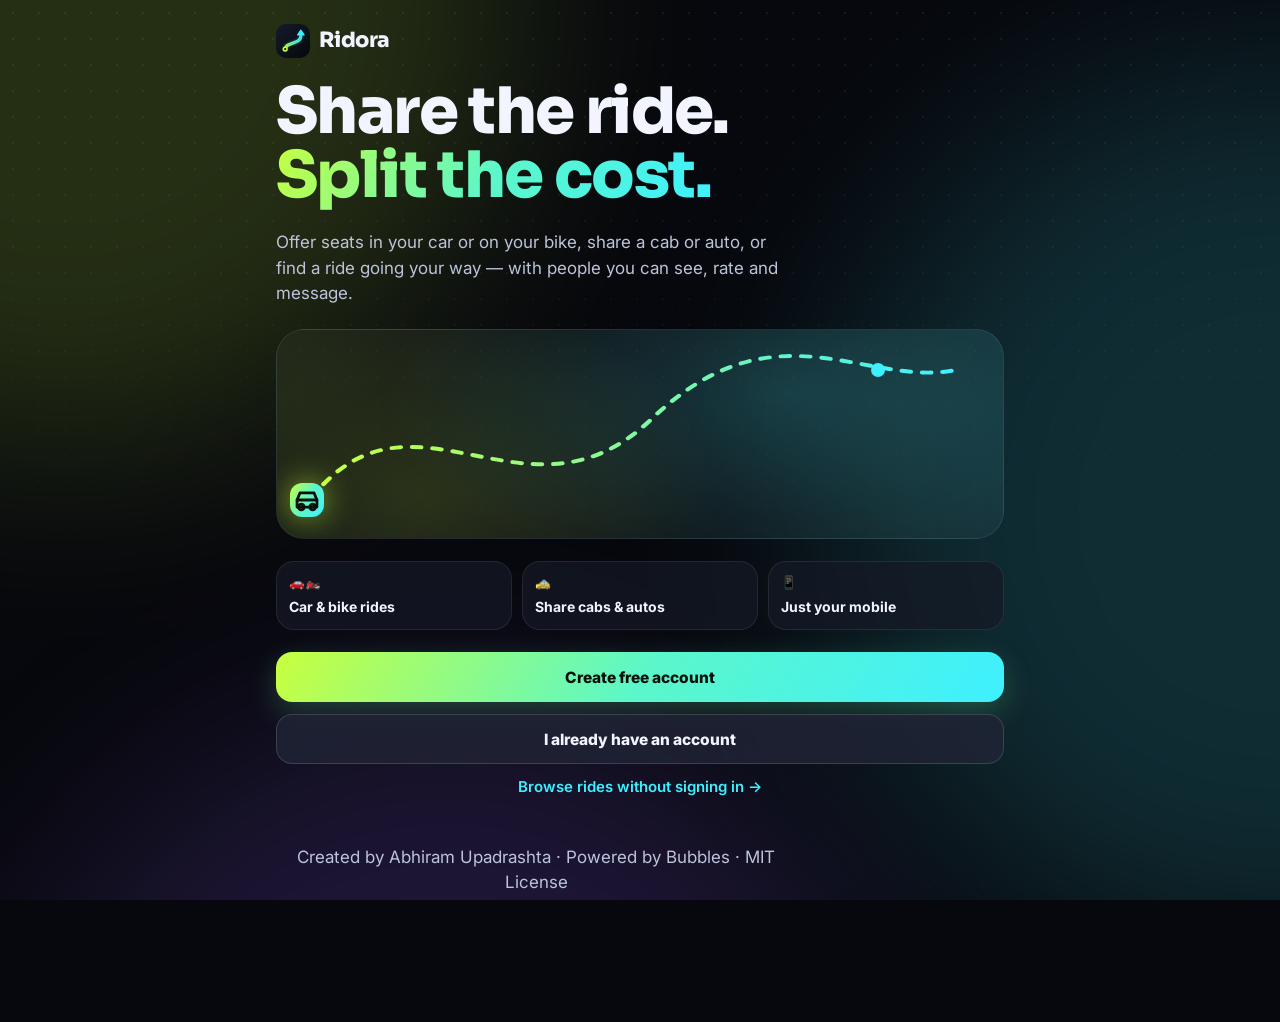
==== app/index.html @ 44fff2d4 "Publish Ridora (src 8459e1f)" ====
<!doctype html>
<html lang="en">
<head>
<meta charset="utf-8">
<meta name="viewport" content="width=device-width,initial-scale=1,viewport-fit=cover,maximum-scale=1">
<title>Ridora — share the ride</title>
<meta name="description" content="Offer or find rides by car or bike, share a cab or auto, split the cost. Sign up with just your mobile number. Free, by Abhiram Upadrashta. Powered by Bubbles.">
<meta name="theme-color" content="#07080d">
<link rel="manifest" href="manifest.webmanifest">
<link rel="icon" href="../img/ridora.svg"><link rel="apple-touch-icon" href="../img/ridora-180.png">
<meta name="apple-mobile-web-app-capable" content="yes"><meta name="apple-mobile-web-app-status-bar-style" content="black-translucent">
<link rel="preconnect" href="https://fonts.googleapis.com"><link rel="preconnect" href="https://fonts.gstatic.com" crossorigin>
<link href="https://fonts.googleapis.com/css2?family=Inter:wght@400;500;600;700;800&family=Sora:wght@500;600;700;800&display=swap" rel="stylesheet">
<link rel="stylesheet" href="app.css?v=8459e1f">
</head>
<body>
<div class="bg" aria-hidden="true"><i></i><i></i><i></i></div>
<div id="view" class="view"></div>
<nav class="tabbar hidden" id="tabbar">
  <a href="#home" data-tab="home"><svg class="i" viewBox="0 0 24 24"><circle cx="11" cy="11" r="7"/><path d="m20 20-3.5-3.5"/></svg><span>Search</span></a>
  <a href="#trips" data-tab="trips"><svg class="i" viewBox="0 0 24 24"><circle cx="6" cy="19" r="2"/><circle cx="18" cy="5" r="2"/><path d="M8 19h7a3 3 0 0 0 0-6H9a3 3 0 0 1 0-6h7"/></svg><span>My rides</span></a>
  <a href="#offer" data-tab="offer" class="pub"><b><svg class="i" viewBox="0 0 24 24"><path d="M12 5v14M5 12h14"/></svg></b><span>Publish</span></a>
  <a href="#inbox" data-tab="inbox"><svg class="i" viewBox="0 0 24 24"><path d="M4 5h16v11H9l-5 4z"/></svg><span>Inbox</span><em id="badge" class="hidden"></em></a>
  <a href="#me" data-tab="me"><svg class="i" viewBox="0 0 24 24"><circle cx="12" cy="8" r="4"/><path d="M4 21c1.5-4 4.5-6 8-6s6.5 2 8 6"/></svg><span>Profile</span></a>
</nav>
<div class="toast" id="toast" role="status"></div>
<script type="module" src="app.js?v=8459e1f"></script>
</body>
</html>
---- app/app.css ----
.leaflet-pane,.leaflet-tile,.leaflet-marker-icon,.leaflet-marker-shadow,.leaflet-tile-container,.leaflet-pane>svg,.leaflet-pane>canvas,.leaflet-zoom-box,.leaflet-image-layer,.leaflet-layer{position:absolute;left:0;top:0}.leaflet-container{overflow:hidden}.leaflet-tile,.leaflet-marker-icon,.leaflet-marker-shadow{-webkit-user-select:none;-moz-user-select:none;user-select:none;-webkit-user-drag:none}.leaflet-tile::selection{background:transparent}.leaflet-safari .leaflet-tile{image-rendering:-webkit-optimize-contrast}.leaflet-safari .leaflet-tile-container{width:1600px;height:1600px;-webkit-transform-origin:0 0}.leaflet-marker-icon,.leaflet-marker-shadow{display:block}.leaflet-container .leaflet-overlay-pane svg{max-width:none!important;max-height:none!important}.leaflet-container .leaflet-marker-pane img,.leaflet-container .leaflet-shadow-pane img,.leaflet-container .leaflet-tile-pane img,.leaflet-container img.leaflet-image-layer,.leaflet-container .leaflet-tile{max-width:none!important;max-height:none!important;width:auto;padding:0}.leaflet-container img.leaflet-tile{mix-blend-mode:plus-lighter}.leaflet-container.leaflet-touch-zoom{-ms-touch-action:pan-x pan-y;touch-action:pan-x pan-y}.leaflet-container.leaflet-touch-drag{-ms-touch-action:pinch-zoom;touch-action:none;touch-action:pinch-zoom}.leaflet-container.leaflet-touch-drag.leaflet-touch-zoom{-ms-touch-action:none;touch-action:none}.leaflet-container{-webkit-tap-highlight-color:transparent}.leaflet-container a{-webkit-tap-highlight-color:rgba(51,181,229,.4)}.leaflet-tile{filter:inherit;visibility:hidden}.leaflet-tile-loaded{visibility:inherit}.leaflet-zoom-box{width:0;height:0;-moz-box-sizing:border-box;box-sizing:border-box;z-index:800}.leaflet-overlay-pane svg{-moz-user-select:none}.leaflet-pane{z-index:400}.leaflet-tile-pane{z-index:200}.leaflet-overlay-pane{z-index:400}.leaflet-shadow-pane{z-index:500}.leaflet-marker-pane{z-index:600}.leaflet-tooltip-pane{z-index:650}.leaflet-popup-pane{z-index:700}.leaflet-map-pane canvas{z-index:100}.leaflet-map-pane svg{z-index:200}.leaflet-vml-shape{width:1px;height:1px}.lvml{behavior:url(#default#VML);display:inline-block;position:absolute}.leaflet-control{position:relative;z-index:800;pointer-events:visiblePainted;pointer-events:auto}.leaflet-top,.leaflet-bottom{position:absolute;z-index:1000;pointer-events:none}.leaflet-top{top:0}.leaflet-right{right:0}.leaflet-bottom{bottom:0}.leaflet-left{left:0}.leaflet-control{float:left;clear:both}.leaflet-right .leaflet-control{float:right}.leaflet-top .leaflet-control{margin-top:10px}.leaflet-bottom .leaflet-control{margin-bottom:10px}.leaflet-left .leaflet-control{margin-left:10px}.leaflet-right .leaflet-control{margin-right:10px}.leaflet-fade-anim .leaflet-popup{opacity:0;-webkit-transition:opacity .2s linear;-moz-transition:opacity .2s linear;transition:opacity .2s linear}.leaflet-fade-anim .leaflet-map-pane .leaflet-popup{opacity:1}.leaflet-zoom-animated{-webkit-transform-origin:0 0;-ms-transform-origin:0 0;transform-origin:0 0}svg.leaflet-zoom-animated{will-change:transform}.leaflet-zoom-anim .leaflet-zoom-animated{-webkit-transition:-webkit-transform .25s cubic-bezier(0,0,.25,1);-moz-transition:-moz-transform .25s cubic-bezier(0,0,.25,1);transition:transform .25s cubic-bezier(0,0,.25,1)}.leaflet-zoom-anim .leaflet-tile,.leaflet-pan-anim .leaflet-tile{-webkit-transition:none;-moz-transition:none;transition:none}.leaflet-zoom-anim .leaflet-zoom-hide{visibility:hidden}.leaflet-interactive{cursor:pointer}.leaflet-grab{cursor:-webkit-grab;cursor:-moz-grab;cursor:grab}.leaflet-crosshair,.leaflet-crosshair .leaflet-interactive{cursor:crosshair}.leaflet-popup-pane,.leaflet-control{cursor:auto}.leaflet-dragging .leaflet-grab,.leaflet-dragging .leaflet-grab .leaflet-interactive,.leaflet-dragging .leaflet-marker-draggable{cursor:move;cursor:-webkit-grabbing;cursor:-moz-grabbing;cursor:grabbing}.leaflet-marker-icon,.leaflet-marker-shadow,.leaflet-image-layer,.leaflet-pane>svg path,.leaflet-tile-container{pointer-events:none}.leaflet-marker-icon.leaflet-interactive,.leaflet-image-layer.leaflet-interactive,.leaflet-pane>svg path.leaflet-interactive,svg.leaflet-image-layer.leaflet-interactive path{pointer-events:visiblePainted;pointer-events:auto}.leaflet-container{background:#ddd;outline-offset:1px}.leaflet-container a{color:#0078a8}.leaflet-zoom-box{border:2px dotted #38f;background:#ffffff80}.leaflet-container{font-family:Helvetica Neue,Arial,Helvetica,sans-serif;font-size:12px;font-size:.75rem;line-height:1.5}.leaflet-bar{box-shadow:0 1px 5px #000000a6;border-radius:4px}.leaflet-bar a{background-color:#fff;border-bottom:1px solid #ccc;width:26px;height:26px;line-height:26px;display:block;text-align:center;text-decoration:none;color:#000}.leaflet-bar a,.leaflet-control-layers-toggle{background-position:50% 50%;background-repeat:no-repeat;display:block}.leaflet-bar a:hover,.leaflet-bar a:focus{background-color:#f4f4f4}.leaflet-bar a:first-child{border-top-left-radius:4px;border-top-right-radius:4px}.leaflet-bar a:last-child{border-bottom-left-radius:4px;border-bottom-right-radius:4px;border-bottom:none}.leaflet-bar a.leaflet-disabled{cursor:default;background-color:#f4f4f4;color:#bbb}.leaflet-touch .leaflet-bar a{width:30px;height:30px;line-height:30px}.leaflet-touch .leaflet-bar a:first-child{border-top-left-radius:2px;border-top-right-radius:2px}.leaflet-touch .leaflet-bar a:last-child{border-bottom-left-radius:2px;border-bottom-right-radius:2px}.leaflet-control-zoom-in,.leaflet-control-zoom-out{font:700 18px Lucida Console,Monaco,monospace;text-indent:1px}.leaflet-touch .leaflet-control-zoom-in,.leaflet-touch .leaflet-control-zoom-out{font-size:22px}.leaflet-control-layers{box-shadow:0 1px 5px #0006;background:#fff;border-radius:5px}.leaflet-control-layers-toggle{background-image:url(images/layers.png);width:36px;height:36px}.leaflet-retina .leaflet-control-layers-toggle{background-image:url(images/layers-2x.png);background-size:26px 26px}.leaflet-touch .leaflet-control-layers-toggle{width:44px;height:44px}.leaflet-control-layers .leaflet-control-layers-list,.leaflet-control-layers-expanded .leaflet-control-layers-toggle{display:none}.leaflet-control-layers-expanded .leaflet-control-layers-list{display:block;position:relative}.leaflet-control-layers-expanded{padding:6px 10px 6px 6px;color:#333;background:#fff}.leaflet-control-layers-scrollbar{overflow-y:scroll;overflow-x:hidden;padding-right:5px}.leaflet-control-layers-selector{margin-top:2px;position:relative;top:1px}.leaflet-control-layers label{display:block;font-size:13px;font-size:1.08333em}.leaflet-control-layers-separator{height:0;border-top:1px solid #ddd;margin:5px -10px 5px -6px}.leaflet-default-icon-path{background-image:url(images/marker-icon.png)}.leaflet-container .leaflet-control-attribution{background:#fff;background:#fffc;margin:0}.leaflet-control-attribution,.leaflet-control-scale-line{padding:0 5px;color:#333;line-height:1.4}.leaflet-control-attribution a{text-decoration:none}.leaflet-control-attribution a:hover,.leaflet-control-attribution a:focus{text-decoration:underline}.leaflet-attribution-flag{display:inline!important;vertical-align:baseline!important;width:1em;height:.6669em}.leaflet-left .leaflet-control-scale{margin-left:5px}.leaflet-bottom .leaflet-control-scale{margin-bottom:5px}.leaflet-control-scale-line{border:2px solid #777;border-top:none;line-height:1.1;padding:2px 5px 1px;white-space:nowrap;-moz-box-sizing:border-box;box-sizing:border-box;background:#fffc;text-shadow:1px 1px #fff}.leaflet-control-scale-line:not(:first-child){border-top:2px solid #777;border-bottom:none;margin-top:-2px}.leaflet-control-scale-line:not(:first-child):not(:last-child){border-bottom:2px solid #777}.leaflet-touch .leaflet-control-attribution,.leaflet-touch .leaflet-control-layers,.leaflet-touch .leaflet-bar{box-shadow:none}.leaflet-touch .leaflet-control-layers,.leaflet-touch .leaflet-bar{border:2px solid rgba(0,0,0,.2);background-clip:padding-box}.leaflet-popup{position:absolute;text-align:center;margin-bottom:20px}.leaflet-popup-content-wrapper{padding:1px;text-align:left;border-radius:12px}.leaflet-popup-content{margin:13px 24px 13px 20px;line-height:1.3;font-size:13px;font-size:1.08333em;min-height:1px}.leaflet-popup-content p{margin:1.3em 0}.leaflet-popup-tip-container{width:40px;height:20px;position:absolute;left:50%;margin-top:-1px;margin-left:-20px;overflow:hidden;pointer-events:none}.leaflet-popup-tip{width:17px;height:17px;padding:1px;margin:-10px auto 0;pointer-events:auto;-webkit-transform:rotate(45deg);-moz-transform:rotate(45deg);-ms-transform:rotate(45deg);transform:rotate(45deg)}.leaflet-popup-content-wrapper,.leaflet-popup-tip{background:#fff;color:#333;box-shadow:0 3px 14px #0006}.leaflet-container a.leaflet-popup-close-button{position:absolute;top:0;right:0;border:none;text-align:center;width:24px;height:24px;font:16px/24px Tahoma,Verdana,sans-serif;color:#757575;text-decoration:none;background:transparent}.leaflet-container a.leaflet-popup-close-button:hover,.leaflet-container a.leaflet-popup-close-button:focus{color:#585858}.leaflet-popup-scrolled{overflow:auto}.leaflet-oldie .leaflet-popup-content-wrapper{-ms-zoom:1}.leaflet-oldie .leaflet-popup-tip{width:24px;margin:0 auto;-ms-filter:"progid:DXImageTransform.Microsoft.Matrix(M11=0.70710678, M12=0.70710678, M21=-0.70710678, M22=0.70710678)";filter:progid:DXImageTransform.Microsoft.Matrix(M11=.70710678,M12=.70710678,M21=-.70710678,M22=.70710678)}.leaflet-oldie .leaflet-control-zoom,.leaflet-oldie .leaflet-control-layers,.leaflet-oldie .leaflet-popup-content-wrapper,.leaflet-oldie .leaflet-popup-tip{border:1px solid #999}.leaflet-div-icon{background:#fff;border:1px solid #666}.leaflet-tooltip{position:absolute;padding:6px;background-color:#fff;border:1px solid #fff;border-radius:3px;color:#222;white-space:nowrap;-webkit-user-select:none;-moz-user-select:none;-ms-user-select:none;user-select:none;pointer-events:none;box-shadow:0 1px 3px #0006}.leaflet-tooltip.leaflet-interactive{cursor:pointer;pointer-events:auto}.leaflet-tooltip-top:before,.leaflet-tooltip-bottom:before,.leaflet-tooltip-left:before,.leaflet-tooltip-right:before{position:absolute;pointer-events:none;border:6px solid transparent;background:transparent;content:""}.leaflet-tooltip-bottom{margin-top:6px}.leaflet-tooltip-top{margin-top:-6px}.leaflet-tooltip-bottom:before,.leaflet-tooltip-top:before{left:50%;margin-left:-6px}.leaflet-tooltip-top:before{bottom:0;margin-bottom:-12px;border-top-color:#fff}.leaflet-tooltip-bottom:before{top:0;margin-top:-12px;margin-left:-6px;border-bottom-color:#fff}.leaflet-tooltip-left{margin-left:-6px}.leaflet-tooltip-right{margin-left:6px}.leaflet-tooltip-left:before,.leaflet-tooltip-right:before{top:50%;margin-top:-6px}.leaflet-tooltip-left:before{right:0;margin-right:-12px;border-left-color:#fff}.leaflet-tooltip-right:before{left:0;margin-left:-12px;border-right-color:#fff}@media print{.leaflet-control{-webkit-print-color-adjust:exact;print-color-adjust:exact}}:root{--bg:#07080d;--panel:rgba(22,25,38,.72);--panel2:rgba(32,36,54,.85);--line:rgba(255,255,255,.08);--line2:rgba(255,255,255,.14);--ink:#f2f5ff;--ink2:#bcc3da;--muted:#7f879e;--lime:#c8ff3e;--cyan:#3ef0ff;--violet:#8b5cf6;--pink:#ff4d8d;--grad:linear-gradient(120deg,#c8ff3e,#5cf7c9 50%,#3ef0ff);--grad2:linear-gradient(135deg,#8b5cf6,#3ef0ff);--r:22px;--sb:env(safe-area-inset-bottom,0px);--st:env(safe-area-inset-top,0px)}*{box-sizing:border-box;-webkit-tap-highlight-color:transparent}html,body{margin:0;min-height:100%}body{font:15px/1.5 Inter,system-ui,-apple-system,Segoe UI,sans-serif;color:var(--ink);background:var(--bg);overflow-x:hidden}body.modal{overflow:hidden}button,input,select,textarea{font:inherit;color:inherit}button{background:none;border:0;cursor:pointer;padding:0}a{color:inherit;text-decoration:none}h1,h2,h3,h4,.brand{font-family:Sora,Inter,sans-serif;letter-spacing:-.025em;margin:0}.i{width:20px;height:20px;fill:none;stroke:currentColor;stroke-width:2;stroke-linecap:round;stroke-linejoin:round;flex:none}.hidden{display:none!important}.muted{color:var(--muted)}.small{font-size:12.5px}.grow{flex:1}.row{display:flex;align-items:center;gap:10px}.row.end{justify-content:flex-end}.row.wrap{flex-wrap:wrap}.col{display:flex;flex-direction:column;gap:12px}.center{text-align:center}.lime{color:var(--lime)}.cyan{color:var(--cyan)}.bg{position:fixed;top:0;right:0;bottom:0;left:0;z-index:-1;overflow:hidden;pointer-events:none}.bg i{position:absolute;width:70vmax;height:70vmax;border-radius:50%;filter:blur(110px);opacity:.16;animation:drift 26s ease-in-out infinite alternate}.bg i:nth-child(1){background:#c8ff3e;left:-30vmax;top:-35vmax}.bg i:nth-child(2){background:#3ef0ff;right:-35vmax;top:5vmax;animation-delay:-9s}.bg i:nth-child(3){background:#8b5cf6;left:0;bottom:-55vmax;opacity:.18;animation-delay:-15s}@keyframes drift{to{transform:translate(7vmax,5vmax) scale(1.12)}}body:before{content:"";position:fixed;top:0;right:0;bottom:0;left:0;z-index:-1;background-image:radial-gradient(rgba(255,255,255,.07) 1px,transparent 1px);background-size:26px 26px;mask-image:linear-gradient(#000,transparent 70%);-webkit-mask-image:linear-gradient(#000,transparent 70%)}.view{max-width:760px;margin:0 auto;padding:calc(14px + var(--st)) 16px calc(110px + var(--sb));min-height:100vh;animation:viewIn .35s ease}.view.wide{max-width:1100px}@keyframes viewIn{0%{opacity:0;transform:translateY(8px)}}.top{display:flex;align-items:center;gap:10px;margin-bottom:16px;min-height:44px}.top h2{font-size:21px;flex:1;white-space:nowrap;overflow:hidden;text-overflow:ellipsis}.ib{display:inline-grid;place-items:center;width:42px;height:42px;border-radius:14px;background:var(--panel);border:1px solid var(--line);transition:.2s;flex:none}.ib:hover{border-color:var(--line2)}.ib:active{transform:scale(.95)}.brand{display:flex;align-items:center;gap:9px;font-size:21px;font-weight:800}.brand img{width:34px;height:34px;border-radius:10px}.btn{display:inline-flex;align-items:center;justify-content:center;gap:8px;min-height:50px;padding:0 22px;border-radius:16px;background:var(--grad);color:#08100a;font-weight:800;font-size:15.5px;box-shadow:0 10px 30px #6effaa38;transition:transform .15s,box-shadow .2s,opacity .2s}.btn:hover{box-shadow:0 14px 40px #6effaa59}.btn:active{transform:scale(.97)}.btn[disabled]{opacity:.45;pointer-events:none}.btn.block{width:100%}.btn.sm{min-height:38px;padding:0 14px;font-size:13.5px;border-radius:12px}.btn.ghost{background:var(--panel2);color:var(--ink);border:1px solid var(--line2);box-shadow:none}.btn.danger{background:linear-gradient(120deg,#ff4d8d,#ff7a59);color:#fff;box-shadow:0 10px 30px #ff4d8d40}.btn.violet{background:var(--grad2);color:#fff;box-shadow:0 10px 30px #8b5cf64d}.btn .i{width:19px;height:19px}.link{color:var(--cyan);font-weight:600}.card{background:var(--panel);border:1px solid var(--line);border-radius:var(--r);padding:16px;backdrop-filter:blur(18px);-webkit-backdrop-filter:blur(18px)}.card.glow{background:linear-gradient(var(--panel2),var(--panel2)) padding-box,linear-gradient(130deg,#c8ff3e8c,#3ef0ff59,#8b5cf673) border-box;border:1px solid transparent;box-shadow:0 30px 80px #00000073}.sec{margin:22px 0 10px;display:flex;align-items:baseline;gap:10px}.sec h3{font-size:17px;flex:1}label.f{display:block}.f>span{display:block;font-size:12.5px;font-weight:600;color:var(--ink2);margin:0 0 6px 4px}.inp{display:flex;align-items:center;gap:10px;min-height:52px;padding:0 14px;border-radius:16px;background:#ffffff0a;border:1px solid var(--line2);transition:.2s}.inp:focus-within{border-color:#c8ff3e99;box-shadow:0 0 0 4px #c8ff3e1a}.inp input,.inp select,.inp textarea{flex:1;min-width:0;background:none;border:0;outline:0;font-size:16px;padding:12px 0}.inp select{appearance:none;-webkit-appearance:none}.inp select option{background:#151826}.inp textarea{resize:vertical;min-height:80px}.inp .pre{color:var(--muted);font-weight:600}.hint{font-size:12.5px;margin:6px 4px 0;color:var(--muted)}.hint.ok{color:var(--lime)}.hint.bad{color:var(--pink)}.err{color:var(--pink);font-size:13.5px;min-height:18px}.route{position:relative;display:flex;flex-direction:column;border-radius:20px;background:#ffffff09;border:1px solid var(--line2)}.route .pl{display:flex;align-items:center;gap:12px;min-height:58px;padding:6px 56px 6px 16px;text-align:left;width:100%}.route .pl+.pl{border-top:1px solid var(--line)}.route .pl b{display:block;font-weight:600;font-size:15.5px;white-space:nowrap;overflow:hidden;text-overflow:ellipsis}.route .pl small{display:block;color:var(--muted);font-size:12.5px;white-space:nowrap;overflow:hidden;text-overflow:ellipsis}.route .pl .ph{color:var(--muted);font-weight:500}.route .pl>span{min-width:0;flex:1}.route .pl>.dotA,.route .pl>.dotB{flex:none}.dotA,.dotB{width:12px;height:12px;border-radius:50%;flex:none;box-shadow:0 0 0 4px #c8ff3e26}.dotA{background:var(--lime)}.dotB{background:var(--cyan);box-shadow:0 0 0 4px #3ef0ff26;border-radius:3px}.route .swap{position:absolute;right:10px;top:50%;transform:translateY(-50%);width:40px;height:40px;border-radius:12px;background:var(--panel2);border:1px solid var(--line2);display:grid;place-items:center}.route:before{content:"";position:absolute;left:21px;top:36px;bottom:36px;border-left:2px dashed rgba(255,255,255,.18)}.seg{display:flex;padding:4px;gap:4px;border-radius:16px;background:#ffffff0a;border:1px solid var(--line)}.seg button{flex:1;display:flex;align-items:center;justify-content:center;gap:6px;min-height:40px;border-radius:12px;font-weight:600;font-size:13.5px;color:var(--ink2);transition:.2s;white-space:nowrap}.seg button.on{background:var(--ink);color:#0a0c12;box-shadow:0 6px 18px #00000059}.chips{display:flex;gap:8px;overflow-x:auto;scrollbar-width:none;padding:2px 0}.chips::-webkit-scrollbar{display:none}.chip{flex:none;display:inline-flex;align-items:center;gap:6px;padding:8px 14px;border-radius:999px;background:var(--panel);border:1px solid var(--line2);font-size:13.5px;font-weight:600;color:var(--ink2);transition:.2s}.chip.on{background:#c8ff3e24;border-color:#c8ff3e99;color:var(--lime)}.chip .i{width:16px;height:16px}.stepper{display:flex;align-items:center;gap:6px}.stepper button{width:40px;height:40px;border-radius:12px;background:var(--panel2);border:1px solid var(--line2);font-size:20px;font-weight:700}.stepper b{min-width:34px;text-align:center;font-size:18px;font-family:Sora}.sw{display:flex;align-items:center;gap:12px;padding:12px 2px;cursor:pointer}.sw input{display:none}.sw .t{flex:1}.sw .t b{display:block;font-weight:600}.sw .t small{color:var(--muted)}.sw i{position:relative;width:48px;height:28px;border-radius:999px;background:#ffffff1f;transition:.2s;flex:none}.sw i:after{content:"";position:absolute;left:3px;top:3px;width:22px;height:22px;border-radius:50%;background:#fff;transition:.2s}.sw input:checked+i{background:var(--lime)}.sw input:checked+i:after{left:23px;background:#0a0c12}.tabbar{position:fixed;left:50%;transform:translate(-50%);bottom:calc(10px + var(--sb));z-index:30;width:min(560px,calc(100vw - 20px));display:flex;justify-content:space-around;align-items:center;padding:8px 6px;border-radius:26px;background:#0e101adb;backdrop-filter:blur(22px);-webkit-backdrop-filter:blur(22px);border:1px solid var(--line2);box-shadow:0 20px 60px #0009}.tabbar a{position:relative;flex:1;display:flex;flex-direction:column;align-items:center;gap:2px;font-size:11px;font-weight:600;color:var(--muted);padding:4px 0;transition:.2s}.tabbar a.on{color:var(--lime)}.tabbar a .i{width:22px;height:22px}.tabbar .pub b{display:grid;place-items:center;width:52px;height:52px;margin-top:-26px;border-radius:18px;background:var(--grad);color:#08100a;box-shadow:0 10px 30px #6effaa73,0 0 0 6px #07080de6}.tabbar .pub b .i{width:26px;height:26px;stroke-width:2.6}.tabbar .pub.on{color:var(--lime)}.tabbar em{position:absolute;top:0;right:calc(50% - 22px);min-width:18px;height:18px;padding:0 5px;border-radius:9px;background:var(--pink);color:#fff;font-size:11px;font-style:normal;display:grid;place-items:center}.hero{min-height:calc(100vh - 140px);display:flex;flex-direction:column;justify-content:center;gap:22px;padding:10px 0}.hero h1{font-size:clamp(38px,9vw,64px);line-height:1;font-weight:800}.hero h1 em{font-style:normal;background:var(--grad);-webkit-background-clip:text;background-clip:text;color:transparent}.hero p{color:var(--ink2);font-size:17px;margin:0;max-width:520px}.art{position:relative;height:210px;border-radius:28px;overflow:hidden;background:radial-gradient(400px 200px at 70% 30%,rgba(62,240,255,.18),transparent),radial-gradient(300px 200px at 20% 80%,rgba(200,255,62,.15),transparent),#ffffff08;border:1px solid var(--line)}.art svg{position:absolute;top:0;right:0;bottom:0;left:0;width:100%;height:100%}.art .road{fill:none;stroke:url(#rg);stroke-width:4;stroke-linecap:round;stroke-dasharray:8 10;animation:dash 2.5s linear infinite}@keyframes dash{to{stroke-dashoffset:-36}}.art .carDot{offset-path:path("M30 170 C 120 40, 220 210, 330 90 S 520 60, 600 40");offset-rotate:0deg;animation:move 6s ease-in-out infinite;position:absolute;left:0;top:0;width:34px;height:34px;border-radius:12px;display:grid;place-items:center;background:var(--grad);color:#08100a;box-shadow:0 0 30px #c8ff3e99}@keyframes move{0%{offset-distance:0%}to{offset-distance:100%}}.art .ping{position:absolute;width:14px;height:14px;border-radius:50%;background:var(--cyan);box-shadow:0 0 #3ef0ff99;animation:ping 2s infinite}@keyframes ping{to{box-shadow:0 0 0 22px #3ef0ff00}}.feats{display:grid;grid-template-columns:repeat(3,1fr);gap:10px}.feats div{padding:12px;border-radius:18px;background:var(--panel);border:1px solid var(--line);font-size:12.5px;color:var(--ink2)}.feats b{display:block;color:var(--ink);font-size:14px;margin-top:4px}.trip{display:block;position:relative;padding:16px;border-radius:var(--r);background:var(--panel);border:1px solid var(--line);transition:transform .2s,border-color .2s;animation:rise .4s both;cursor:pointer}.trip:hover{transform:translateY(-2px);border-color:#c8ff3e59}@keyframes rise{0%{opacity:0;transform:translateY(10px)}}.tl{display:grid;grid-template-columns:auto 16px 1fr auto;column-gap:10px;row-gap:2px;align-items:start}.tl .tm{font-family:Sora;font-weight:700;font-size:16px;white-space:nowrap}.tl .dur{font-size:11px;color:var(--muted);white-space:nowrap}.tl .ln{position:relative;display:flex;flex-direction:column;align-items:center;height:100%}.tl .ln i{width:10px;height:10px;border-radius:50%;border:2.5px solid var(--lime);margin-top:5px;background:var(--bg)}.tl .ln i.b{border-color:var(--cyan)}.tl .ln s{flex:1;width:2px;background:linear-gradient(var(--lime),var(--cyan));min-height:22px;margin:2px 0}.tl .pl b{display:block;font-weight:600;white-space:nowrap;overflow:hidden;text-overflow:ellipsis}.tl .pl small{color:var(--muted);font-size:12px;display:block;white-space:nowrap;overflow:hidden;text-overflow:ellipsis}.tl .pr{grid-row:1/4;grid-column:4;text-align:right}.tl .pr b{font-family:Sora;font-size:20px;font-weight:800}.tl .pr small{display:block;color:var(--muted);font-size:11.5px}.trip .foot{display:flex;align-items:center;gap:10px;margin-top:14px;padding-top:12px;border-top:1px solid var(--line)}.trip .foot .who{flex:1;min-width:0}.trip .foot .who b{display:block;font-weight:600;font-size:14px;white-space:nowrap;overflow:hidden;text-overflow:ellipsis}.badges{display:flex;gap:6px;flex-wrap:wrap}.bd{display:inline-flex;align-items:center;gap:4px;padding:3px 8px;border-radius:8px;font-size:11.5px;font-weight:700;background:#ffffff0f;color:var(--ink2)}.bd .i{width:13px;height:13px}.bd.l{background:#c8ff3e1f;color:var(--lime)}.bd.c{background:#3ef0ff1f;color:var(--cyan)}.bd.p{background:#ff4d8d24;color:#ff8ab4}.bd.v{background:#8b5cf62e;color:#c4b5fd}.trip.full{opacity:.6}.trip .meta{display:flex;align-items:center;gap:8px;margin-top:10px;flex-wrap:wrap}.trip .meta .badges{flex:1}.av{display:inline-grid;place-items:center;border-radius:50%;overflow:hidden;color:#fff;font-weight:800;font-family:Sora;flex:none;box-shadow:0 0 0 2px #ffffff14}.av img{width:100%;height:100%;object-fit:cover}.stars{font-weight:700;font-size:13px;color:#ffd166}.stars small{color:var(--muted);font-weight:500}.stars.new{color:var(--cyan)}.list{display:flex;flex-direction:column;gap:12px}.empty{text-align:center;padding:40px 18px;color:var(--muted)}.empty .big{font-size:42px}.empty b{display:block;color:var(--ink);font-size:18px;margin:8px 0 4px;font-family:Sora}.skel{height:150px;border-radius:var(--r);background:linear-gradient(100deg,var(--panel) 30%,rgba(60,66,96,.6) 50%,var(--panel) 70%);background-size:300% 100%;animation:sk 1.3s linear infinite}@keyframes sk{to{background-position:-150% 0}}.map{height:260px;border-radius:var(--r);overflow:hidden;border:1px solid var(--line);background:#0c0e16}.map.tall{height:340px}.leaflet-container{background:#0c0e16!important;font:inherit!important}.leaflet-control-attribution{background:#07080db3!important;color:#8a90a6!important;font-size:10px!important}.leaflet-control-attribution a{color:#aab!important}.leaflet-control-zoom a{background:#151826!important;color:#fff!important;border-color:#222638!important}.mk{display:grid;place-items:center;width:28px;height:28px;border-radius:50%;background:var(--lime);border:3px solid #07080d;box-shadow:0 0 0 3px #c8ff3e59,0 6px 16px #00000080}.mk.b{background:var(--cyan);border-radius:8px;box-shadow:0 0 0 3px #3ef0ff59}.mk.s{width:18px;height:18px;background:#fff}.mk.me{background:var(--pink);box-shadow:0 0 0 6px #ff4d8d40}.pinC{position:absolute;left:50%;top:50%;z-index:500;transform:translate(-50%,-100%);color:var(--lime);filter:drop-shadow(0 8px 12px rgba(0,0,0,.6));pointer-events:none}.pinC .i{width:44px;height:44px;fill:#c8ff3e40}.dhead{display:flex;align-items:center;gap:12px}.dhead .big{font-family:Sora;font-size:26px;font-weight:800}.kv{display:grid;grid-template-columns:repeat(3,1fr);gap:10px}.kv div{padding:12px;border-radius:16px;background:#ffffff0a;border:1px solid var(--line)}.kv small{display:block;color:var(--muted);font-size:11.5px}.kv b{font-family:Sora;font-size:17px}.person{display:flex;align-items:center;gap:12px}.person .who{flex:1;min-width:0}.person b{display:block;font-weight:700}.prefs{display:flex;flex-wrap:wrap;gap:8px}.prefs span{display:inline-flex;align-items:center;gap:6px;padding:7px 11px;border-radius:12px;background:#ffffff0a;border:1px solid var(--line);font-size:13px;color:var(--ink2)}.prefs .i{width:16px;height:16px}.prefs .no{text-decoration:line-through;opacity:.6}.bar2{position:fixed;left:0;right:0;bottom:0;z-index:35;padding:12px 16px calc(12px + var(--sb));background:linear-gradient(transparent,#07080df2 30%);display:flex;justify-content:center}.bar2>div{width:min(728px,100%);display:flex;gap:10px;align-items:center;padding:10px 10px 10px 18px;border-radius:24px;background:#121520eb;border:1px solid var(--line2);backdrop-filter:blur(18px);-webkit-backdrop-filter:blur(18px)}.bar2 .pr{flex:1}.bar2 .pr b{font-family:Sora;font-size:22px}.bar2 .pr small{display:block;color:var(--muted);font-size:12px}body.detail .tabbar{display:none}.pax{display:flex;align-items:center;gap:12px;padding:12px 0;border-top:1px solid var(--line)}.pax:first-child{border-top:0}.pax .who{flex:1;min-width:0}.state{font-size:11.5px;font-weight:800;padding:3px 9px;border-radius:999px;text-transform:uppercase;letter-spacing:.04em}.state.accepted{background:#c8ff3e24;color:var(--lime)}.state.pending{background:#ffd16624;color:#ffd166}.state.declined,.state.cancelled{background:#ff4d8d24;color:#ff8ab4}.state.waitlist{background:#8b5cf62e;color:#c4b5fd}.sheetWrap{position:fixed;top:0;right:0;bottom:0;left:0;z-index:60;display:flex;align-items:flex-end;justify-content:center;background:#03040899;backdrop-filter:blur(6px);-webkit-backdrop-filter:blur(6px);animation:fade .2s}.sheetWrap.out{opacity:0;transition:.2s}@keyframes fade{0%{opacity:0}}.sheet{position:relative;width:min(640px,100%);max-height:92vh;overflow:auto;padding:12px 18px calc(22px + var(--sb));border-radius:28px 28px 0 0;background:#10121c;border:1px solid var(--line2);border-bottom:0;animation:up .3s cubic-bezier(.2,.9,.2,1);display:flex;flex-direction:column;gap:14px}.sheet.full{height:100vh;max-height:100vh;border-radius:0;width:min(760px,100%);padding-top:calc(12px + var(--st))}@keyframes up{0%{transform:translateY(40px);opacity:0}}.sheet .grab{width:44px;height:5px;border-radius:3px;background:#ffffff2e;margin:0 auto}.sheet.full .grab{display:none}.sheet h3{font-size:20px}@media (min-width:760px){.sheetWrap{align-items:center}.sheet{border-radius:28px;border-bottom:1px solid var(--line2)}.sheet.full{height:auto;max-height:88vh;border-radius:28px}}.res{display:flex;flex-direction:column}.res button{display:flex;align-items:center;gap:12px;padding:12px 6px;text-align:left;border-bottom:1px solid var(--line);border-radius:10px}.res button:hover{background:#ffffff08}.res .ic{display:grid;place-items:center;width:38px;height:38px;border-radius:12px;background:#ffffff0d;flex:none;color:var(--ink2)}.res b{display:block;font-weight:600}.res small{display:block;color:var(--muted);font-size:12.5px}.msgs{display:flex;flex-direction:column;gap:6px;padding-bottom:90px}.msg{max-width:78%;padding:10px 14px;border-radius:18px;background:var(--panel2);border:1px solid var(--line);align-self:flex-start;white-space:pre-wrap;word-wrap:break-word}.msg.me{align-self:flex-end;background:var(--grad);color:#08100a;border:0;font-weight:500}.msg small{display:block;font-size:10.5px;opacity:.6;margin-top:2px}.msg.sys{align-self:center;background:transparent;border:1px dashed var(--line2);color:var(--ink2);font-size:13px;text-align:center;max-width:92%}.composer{position:fixed;left:0;right:0;bottom:0;z-index:35;padding:10px 16px calc(10px + var(--sb));background:linear-gradient(transparent,#07080df5 35%);display:flex;justify-content:center}.composer>div{width:min(728px,100%);display:flex;flex-direction:column;gap:8px}.convo{display:flex;align-items:center;gap:12px;padding:12px;border-radius:18px;transition:.2s}.convo:hover{background:var(--panel)}.convo .who{flex:1;min-width:0}.convo b{display:block}.convo small{display:block;color:var(--muted);white-space:nowrap;overflow:hidden;text-overflow:ellipsis}.dotN{width:10px;height:10px;border-radius:50%;background:var(--lime);box-shadow:0 0 10px var(--lime)}.steps{display:flex;gap:6px;margin:4px 0 18px}.steps i{flex:1;height:5px;border-radius:3px;background:#ffffff1a}.steps i.on{background:var(--grad)}.choice{display:grid;grid-template-columns:repeat(3,1fr);gap:10px}.choice button{display:flex;flex-direction:column;align-items:flex-start;gap:8px;padding:16px;border-radius:20px;background:var(--panel);border:1px solid var(--line2);text-align:left;transition:.2s}.choice button .i{width:28px;height:28px;color:var(--lime)}.choice button b{font-family:Sora;font-size:15px}.choice button small{color:var(--muted);font-size:12px;line-height:1.35}.choice button.on{border-color:var(--lime);background:#c8ff3e14;box-shadow:0 0 0 3px #c8ff3e1f}.price{display:flex;align-items:center;justify-content:center;gap:18px;padding:10px}.price b{font-family:Sora;font-size:46px;font-weight:800;min-width:150px;text-align:center}.price button{width:56px;height:56px;border-radius:18px;background:var(--panel2);border:1px solid var(--line2);font-size:26px;font-weight:700}.toast{position:fixed;left:50%;top:calc(16px + var(--st));transform:translate(-50%,-20px);z-index:90;padding:12px 18px;border-radius:16px;background:#161926f7;border:1px solid var(--line2);box-shadow:0 18px 50px #00000080;opacity:0;pointer-events:none;transition:.25s;max-width:92vw;text-align:center;font-weight:600}.toast.show{opacity:1;transform:translate(-50%)}.spinner{width:22px;height:22px;border-radius:50%;border:3px solid rgba(0,0,0,.2);border-top-color:currentColor;animation:rot .8s linear infinite}@keyframes rot{to{transform:rotate(360deg)}}.code{font-family:ui-monospace,Menlo,monospace;font-size:14px;letter-spacing:.05em;padding:14px;border-radius:14px;background:#ffffff0d;border:1px dashed var(--line2);word-break:break-all;text-align:center;line-height:1.7}.tabs2{display:flex;gap:6px;margin-bottom:14px}.foot2{text-align:center;color:var(--muted);font-size:12px;padding:24px 0 6px}.foot2 a{color:var(--ink2)}.profileHead{display:flex;flex-direction:column;align-items:center;gap:8px;text-align:center;padding:10px 0}.profileHead h2{font-size:24px}.stats3{display:grid;grid-template-columns:repeat(3,1fr);gap:10px}.stats3 div{padding:12px;border-radius:16px;background:var(--panel);border:1px solid var(--line);text-align:center}.stats3 b{display:block;font-family:Sora;font-size:20px}.stats3 small{color:var(--muted);font-size:11.5px}.review{padding:12px 0;border-top:1px solid var(--line)}.review:first-child{border-top:0}.rate{display:flex;gap:8px;justify-content:center}.rate button{font-size:34px;color:#fff3;transition:.15s}.rate button.on{color:#ffd166;transform:scale(1.1)}.sos{background:linear-gradient(120deg,#ff3b5c,#ff7a59)!important;color:#fff!important}@media (max-width:520px){.choice{grid-template-columns:1fr}.kv{grid-template-columns:repeat(3,1fr)}.feats{grid-template-columns:1fr 1fr 1fr}.hero{min-height:calc(100vh - 60px)}}@media (prefers-reduced-motion:reduce){*{animation:none!important;transition:none!important}}
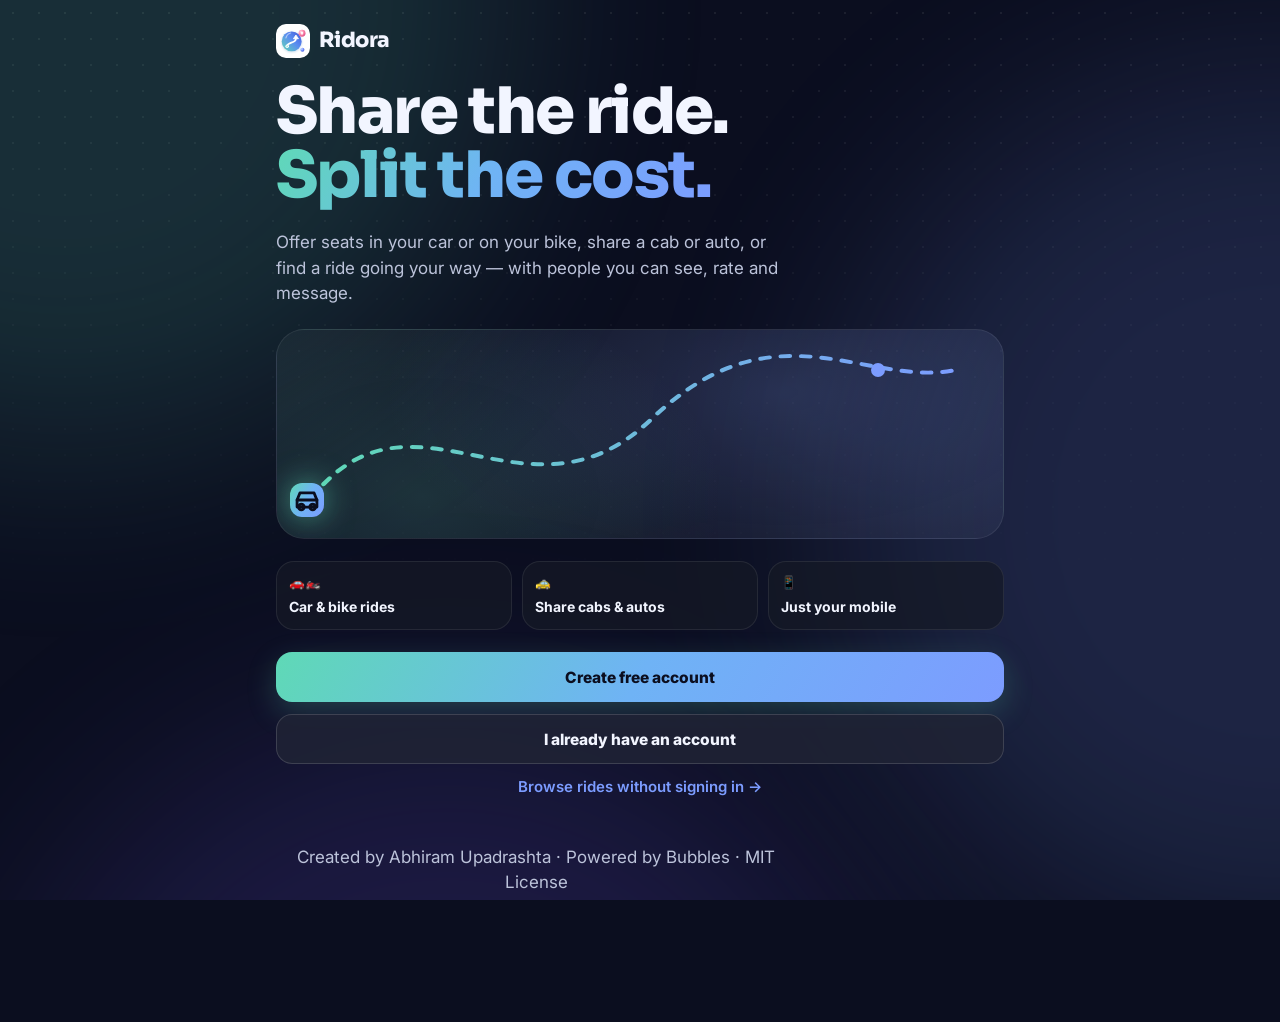
==== commit e34a029f: "Publish Ridora (src 4f55bb9)" ====
--- a/app/index.html
+++ b/app/index.html
@@ -5,13 +5,13 @@
 <meta name="viewport" content="width=device-width,initial-scale=1,viewport-fit=cover,maximum-scale=1">
 <title>Ridora — share the ride</title>
 <meta name="description" content="Offer or find rides by car or bike, share a cab or auto, split the cost. Sign up with just your mobile number. Free, by Abhiram Upadrashta. Powered by Bubbles.">
-<meta name="theme-color" content="#07080d">
+<meta name="theme-color" content="#0b0e1f">
 <link rel="manifest" href="manifest.webmanifest">
 <link rel="icon" href="../img/ridora.svg"><link rel="apple-touch-icon" href="../img/ridora-180.png">
 <meta name="apple-mobile-web-app-capable" content="yes"><meta name="apple-mobile-web-app-status-bar-style" content="black-translucent">
 <link rel="preconnect" href="https://fonts.googleapis.com"><link rel="preconnect" href="https://fonts.gstatic.com" crossorigin>
 <link href="https://fonts.googleapis.com/css2?family=Inter:wght@400;500;600;700;800&family=Sora:wght@500;600;700;800&display=swap" rel="stylesheet">
-<link rel="stylesheet" href="app.css?v=8459e1f">
+<link rel="stylesheet" href="app.css?v=4f55bb9">
 </head>
 <body>
 <div class="bg" aria-hidden="true"><i></i><i></i><i></i></div>
@@ -24,6 +24,6 @@
   <a href="#me" data-tab="me"><svg class="i" viewBox="0 0 24 24"><circle cx="12" cy="8" r="4"/><path d="M4 21c1.5-4 4.5-6 8-6s6.5 2 8 6"/></svg><span>Profile</span></a>
 </nav>
 <div class="toast" id="toast" role="status"></div>
-<script type="module" src="app.js?v=8459e1f"></script>
+<script type="module" src="app.js?v=4f55bb9"></script>
 </body>
 </html>
--- a/app/app.css
+++ b/app/app.css
@@ -1 +1 @@
-.leaflet-pane,.leaflet-tile,.leaflet-marker-icon,.leaflet-marker-shadow,.leaflet-tile-container,.leaflet-pane>svg,.leaflet-pane>canvas,.leaflet-zoom-box,.leaflet-image-layer,.leaflet-layer{position:absolute;left:0;top:0}.leaflet-container{overflow:hidden}.leaflet-tile,.leaflet-marker-icon,.leaflet-marker-shadow{-webkit-user-select:none;-moz-user-select:none;user-select:none;-webkit-user-drag:none}.leaflet-tile::selection{background:transparent}.leaflet-safari .leaflet-tile{image-rendering:-webkit-optimize-contrast}.leaflet-safari .leaflet-tile-container{width:1600px;height:1600px;-webkit-transform-origin:0 0}.leaflet-marker-icon,.leaflet-marker-shadow{display:block}.leaflet-container .leaflet-overlay-pane svg{max-width:none!important;max-height:none!important}.leaflet-container .leaflet-marker-pane img,.leaflet-container .leaflet-shadow-pane img,.leaflet-container .leaflet-tile-pane img,.leaflet-container img.leaflet-image-layer,.leaflet-container .leaflet-tile{max-width:none!important;max-height:none!important;width:auto;padding:0}.leaflet-container img.leaflet-tile{mix-blend-mode:plus-lighter}.leaflet-container.leaflet-touch-zoom{-ms-touch-action:pan-x pan-y;touch-action:pan-x pan-y}.leaflet-container.leaflet-touch-drag{-ms-touch-action:pinch-zoom;touch-action:none;touch-action:pinch-zoom}.leaflet-container.leaflet-touch-drag.leaflet-touch-zoom{-ms-touch-action:none;touch-action:none}.leaflet-container{-webkit-tap-highlight-color:transparent}.leaflet-container a{-webkit-tap-highlight-color:rgba(51,181,229,.4)}.leaflet-tile{filter:inherit;visibility:hidden}.leaflet-tile-loaded{visibility:inherit}.leaflet-zoom-box{width:0;height:0;-moz-box-sizing:border-box;box-sizing:border-box;z-index:800}.leaflet-overlay-pane svg{-moz-user-select:none}.leaflet-pane{z-index:400}.leaflet-tile-pane{z-index:200}.leaflet-overlay-pane{z-index:400}.leaflet-shadow-pane{z-index:500}.leaflet-marker-pane{z-index:600}.leaflet-tooltip-pane{z-index:650}.leaflet-popup-pane{z-index:700}.leaflet-map-pane canvas{z-index:100}.leaflet-map-pane svg{z-index:200}.leaflet-vml-shape{width:1px;height:1px}.lvml{behavior:url(#default#VML);display:inline-block;position:absolute}.leaflet-control{position:relative;z-index:800;pointer-events:visiblePainted;pointer-events:auto}.leaflet-top,.leaflet-bottom{position:absolute;z-index:1000;pointer-events:none}.leaflet-top{top:0}.leaflet-right{right:0}.leaflet-bottom{bottom:0}.leaflet-left{left:0}.leaflet-control{float:left;clear:both}.leaflet-right .leaflet-control{float:right}.leaflet-top .leaflet-control{margin-top:10px}.leaflet-bottom .leaflet-control{margin-bottom:10px}.leaflet-left .leaflet-control{margin-left:10px}.leaflet-right .leaflet-control{margin-right:10px}.leaflet-fade-anim .leaflet-popup{opacity:0;-webkit-transition:opacity .2s linear;-moz-transition:opacity .2s linear;transition:opacity .2s linear}.leaflet-fade-anim .leaflet-map-pane .leaflet-popup{opacity:1}.leaflet-zoom-animated{-webkit-transform-origin:0 0;-ms-transform-origin:0 0;transform-origin:0 0}svg.leaflet-zoom-animated{will-change:transform}.leaflet-zoom-anim .leaflet-zoom-animated{-webkit-transition:-webkit-transform .25s cubic-bezier(0,0,.25,1);-moz-transition:-moz-transform .25s cubic-bezier(0,0,.25,1);transition:transform .25s cubic-bezier(0,0,.25,1)}.leaflet-zoom-anim .leaflet-tile,.leaflet-pan-anim .leaflet-tile{-webkit-transition:none;-moz-transition:none;transition:none}.leaflet-zoom-anim .leaflet-zoom-hide{visibility:hidden}.leaflet-interactive{cursor:pointer}.leaflet-grab{cursor:-webkit-grab;cursor:-moz-grab;cursor:grab}.leaflet-crosshair,.leaflet-crosshair .leaflet-interactive{cursor:crosshair}.leaflet-popup-pane,.leaflet-control{cursor:auto}.leaflet-dragging .leaflet-grab,.leaflet-dragging .leaflet-grab .leaflet-interactive,.leaflet-dragging .leaflet-marker-draggable{cursor:move;cursor:-webkit-grabbing;cursor:-moz-grabbing;cursor:grabbing}.leaflet-marker-icon,.leaflet-marker-shadow,.leaflet-image-layer,.leaflet-pane>svg path,.leaflet-tile-container{pointer-events:none}.leaflet-marker-icon.leaflet-interactive,.leaflet-image-layer.leaflet-interactive,.leaflet-pane>svg path.leaflet-interactive,svg.leaflet-image-layer.leaflet-interactive path{pointer-events:visiblePainted;pointer-events:auto}.leaflet-container{background:#ddd;outline-offset:1px}.leaflet-container a{color:#0078a8}.leaflet-zoom-box{border:2px dotted #38f;background:#ffffff80}.leaflet-container{font-family:Helvetica Neue,Arial,Helvetica,sans-serif;font-size:12px;font-size:.75rem;line-height:1.5}.leaflet-bar{box-shadow:0 1px 5px #000000a6;border-radius:4px}.leaflet-bar a{background-color:#fff;border-bottom:1px solid #ccc;width:26px;height:26px;line-height:26px;display:block;text-align:center;text-decoration:none;color:#000}.leaflet-bar a,.leaflet-control-layers-toggle{background-position:50% 50%;background-repeat:no-repeat;display:block}.leaflet-bar a:hover,.leaflet-bar a:focus{background-color:#f4f4f4}.leaflet-bar a:first-child{border-top-left-radius:4px;border-top-right-radius:4px}.leaflet-bar a:last-child{border-bottom-left-radius:4px;border-bottom-right-radius:4px;border-bottom:none}.leaflet-bar a.leaflet-disabled{cursor:default;background-color:#f4f4f4;color:#bbb}.leaflet-touch .leaflet-bar a{width:30px;height:30px;line-height:30px}.leaflet-touch .leaflet-bar a:first-child{border-top-left-radius:2px;border-top-right-radius:2px}.leaflet-touch .leaflet-bar a:last-child{border-bottom-left-radius:2px;border-bottom-right-radius:2px}.leaflet-control-zoom-in,.leaflet-control-zoom-out{font:700 18px Lucida Console,Monaco,monospace;text-indent:1px}.leaflet-touch .leaflet-control-zoom-in,.leaflet-touch .leaflet-control-zoom-out{font-size:22px}.leaflet-control-layers{box-shadow:0 1px 5px #0006;background:#fff;border-radius:5px}.leaflet-control-layers-toggle{background-image:url(images/layers.png);width:36px;height:36px}.leaflet-retina .leaflet-control-layers-toggle{background-image:url(images/layers-2x.png);background-size:26px 26px}.leaflet-touch .leaflet-control-layers-toggle{width:44px;height:44px}.leaflet-control-layers .leaflet-control-layers-list,.leaflet-control-layers-expanded .leaflet-control-layers-toggle{display:none}.leaflet-control-layers-expanded .leaflet-control-layers-list{display:block;position:relative}.leaflet-control-layers-expanded{padding:6px 10px 6px 6px;color:#333;background:#fff}.leaflet-control-layers-scrollbar{overflow-y:scroll;overflow-x:hidden;padding-right:5px}.leaflet-control-layers-selector{margin-top:2px;position:relative;top:1px}.leaflet-control-layers label{display:block;font-size:13px;font-size:1.08333em}.leaflet-control-layers-separator{height:0;border-top:1px solid #ddd;margin:5px -10px 5px -6px}.leaflet-default-icon-path{background-image:url(images/marker-icon.png)}.leaflet-container .leaflet-control-attribution{background:#fff;background:#fffc;margin:0}.leaflet-control-attribution,.leaflet-control-scale-line{padding:0 5px;color:#333;line-height:1.4}.leaflet-control-attribution a{text-decoration:none}.leaflet-control-attribution a:hover,.leaflet-control-attribution a:focus{text-decoration:underline}.leaflet-attribution-flag{display:inline!important;vertical-align:baseline!important;width:1em;height:.6669em}.leaflet-left .leaflet-control-scale{margin-left:5px}.leaflet-bottom .leaflet-control-scale{margin-bottom:5px}.leaflet-control-scale-line{border:2px solid #777;border-top:none;line-height:1.1;padding:2px 5px 1px;white-space:nowrap;-moz-box-sizing:border-box;box-sizing:border-box;background:#fffc;text-shadow:1px 1px #fff}.leaflet-control-scale-line:not(:first-child){border-top:2px solid #777;border-bottom:none;margin-top:-2px}.leaflet-control-scale-line:not(:first-child):not(:last-child){border-bottom:2px solid #777}.leaflet-touch .leaflet-control-attribution,.leaflet-touch .leaflet-control-layers,.leaflet-touch .leaflet-bar{box-shadow:none}.leaflet-touch .leaflet-control-layers,.leaflet-touch .leaflet-bar{border:2px solid rgba(0,0,0,.2);background-clip:padding-box}.leaflet-popup{position:absolute;text-align:center;margin-bottom:20px}.leaflet-popup-content-wrapper{padding:1px;text-align:left;border-radius:12px}.leaflet-popup-content{margin:13px 24px 13px 20px;line-height:1.3;font-size:13px;font-size:1.08333em;min-height:1px}.leaflet-popup-content p{margin:1.3em 0}.leaflet-popup-tip-container{width:40px;height:20px;position:absolute;left:50%;margin-top:-1px;margin-left:-20px;overflow:hidden;pointer-events:none}.leaflet-popup-tip{width:17px;height:17px;padding:1px;margin:-10px auto 0;pointer-events:auto;-webkit-transform:rotate(45deg);-moz-transform:rotate(45deg);-ms-transform:rotate(45deg);transform:rotate(45deg)}.leaflet-popup-content-wrapper,.leaflet-popup-tip{background:#fff;color:#333;box-shadow:0 3px 14px #0006}.leaflet-container a.leaflet-popup-close-button{position:absolute;top:0;right:0;border:none;text-align:center;width:24px;height:24px;font:16px/24px Tahoma,Verdana,sans-serif;color:#757575;text-decoration:none;background:transparent}.leaflet-container a.leaflet-popup-close-button:hover,.leaflet-container a.leaflet-popup-close-button:focus{color:#585858}.leaflet-popup-scrolled{overflow:auto}.leaflet-oldie .leaflet-popup-content-wrapper{-ms-zoom:1}.leaflet-oldie .leaflet-popup-tip{width:24px;margin:0 auto;-ms-filter:"progid:DXImageTransform.Microsoft.Matrix(M11=0.70710678, M12=0.70710678, M21=-0.70710678, M22=0.70710678)";filter:progid:DXImageTransform.Microsoft.Matrix(M11=.70710678,M12=.70710678,M21=-.70710678,M22=.70710678)}.leaflet-oldie .leaflet-control-zoom,.leaflet-oldie .leaflet-control-layers,.leaflet-oldie .leaflet-popup-content-wrapper,.leaflet-oldie .leaflet-popup-tip{border:1px solid #999}.leaflet-div-icon{background:#fff;border:1px solid #666}.leaflet-tooltip{position:absolute;padding:6px;background-color:#fff;border:1px solid #fff;border-radius:3px;color:#222;white-space:nowrap;-webkit-user-select:none;-moz-user-select:none;-ms-user-select:none;user-select:none;pointer-events:none;box-shadow:0 1px 3px #0006}.leaflet-tooltip.leaflet-interactive{cursor:pointer;pointer-events:auto}.leaflet-tooltip-top:before,.leaflet-tooltip-bottom:before,.leaflet-tooltip-left:before,.leaflet-tooltip-right:before{position:absolute;pointer-events:none;border:6px solid transparent;background:transparent;content:""}.leaflet-tooltip-bottom{margin-top:6px}.leaflet-tooltip-top{margin-top:-6px}.leaflet-tooltip-bottom:before,.leaflet-tooltip-top:before{left:50%;margin-left:-6px}.leaflet-tooltip-top:before{bottom:0;margin-bottom:-12px;border-top-color:#fff}.leaflet-tooltip-bottom:before{top:0;margin-top:-12px;margin-left:-6px;border-bottom-color:#fff}.leaflet-tooltip-left{margin-left:-6px}.leaflet-tooltip-right{margin-left:6px}.leaflet-tooltip-left:before,.leaflet-tooltip-right:before{top:50%;margin-top:-6px}.leaflet-tooltip-left:before{right:0;margin-right:-12px;border-left-color:#fff}.leaflet-tooltip-right:before{left:0;margin-left:-12px;border-right-color:#fff}@media print{.leaflet-control{-webkit-print-color-adjust:exact;print-color-adjust:exact}}:root{--bg:#07080d;--panel:rgba(22,25,38,.72);--panel2:rgba(32,36,54,.85);--line:rgba(255,255,255,.08);--line2:rgba(255,255,255,.14);--ink:#f2f5ff;--ink2:#bcc3da;--muted:#7f879e;--lime:#c8ff3e;--cyan:#3ef0ff;--violet:#8b5cf6;--pink:#ff4d8d;--grad:linear-gradient(120deg,#c8ff3e,#5cf7c9 50%,#3ef0ff);--grad2:linear-gradient(135deg,#8b5cf6,#3ef0ff);--r:22px;--sb:env(safe-area-inset-bottom,0px);--st:env(safe-area-inset-top,0px)}*{box-sizing:border-box;-webkit-tap-highlight-color:transparent}html,body{margin:0;min-height:100%}body{font:15px/1.5 Inter,system-ui,-apple-system,Segoe UI,sans-serif;color:var(--ink);background:var(--bg);overflow-x:hidden}body.modal{overflow:hidden}button,input,select,textarea{font:inherit;color:inherit}button{background:none;border:0;cursor:pointer;padding:0}a{color:inherit;text-decoration:none}h1,h2,h3,h4,.brand{font-family:Sora,Inter,sans-serif;letter-spacing:-.025em;margin:0}.i{width:20px;height:20px;fill:none;stroke:currentColor;stroke-width:2;stroke-linecap:round;stroke-linejoin:round;flex:none}.hidden{display:none!important}.muted{color:var(--muted)}.small{font-size:12.5px}.grow{flex:1}.row{display:flex;align-items:center;gap:10px}.row.end{justify-content:flex-end}.row.wrap{flex-wrap:wrap}.col{display:flex;flex-direction:column;gap:12px}.center{text-align:center}.lime{color:var(--lime)}.cyan{color:var(--cyan)}.bg{position:fixed;top:0;right:0;bottom:0;left:0;z-index:-1;overflow:hidden;pointer-events:none}.bg i{position:absolute;width:70vmax;height:70vmax;border-radius:50%;filter:blur(110px);opacity:.16;animation:drift 26s ease-in-out infinite alternate}.bg i:nth-child(1){background:#c8ff3e;left:-30vmax;top:-35vmax}.bg i:nth-child(2){background:#3ef0ff;right:-35vmax;top:5vmax;animation-delay:-9s}.bg i:nth-child(3){background:#8b5cf6;left:0;bottom:-55vmax;opacity:.18;animation-delay:-15s}@keyframes drift{to{transform:translate(7vmax,5vmax) scale(1.12)}}body:before{content:"";position:fixed;top:0;right:0;bottom:0;left:0;z-index:-1;background-image:radial-gradient(rgba(255,255,255,.07) 1px,transparent 1px);background-size:26px 26px;mask-image:linear-gradient(#000,transparent 70%);-webkit-mask-image:linear-gradient(#000,transparent 70%)}.view{max-width:760px;margin:0 auto;padding:calc(14px + var(--st)) 16px calc(110px + var(--sb));min-height:100vh;animation:viewIn .35s ease}.view.wide{max-width:1100px}@keyframes viewIn{0%{opacity:0;transform:translateY(8px)}}.top{display:flex;align-items:center;gap:10px;margin-bottom:16px;min-height:44px}.top h2{font-size:21px;flex:1;white-space:nowrap;overflow:hidden;text-overflow:ellipsis}.ib{display:inline-grid;place-items:center;width:42px;height:42px;border-radius:14px;background:var(--panel);border:1px solid var(--line);transition:.2s;flex:none}.ib:hover{border-color:var(--line2)}.ib:active{transform:scale(.95)}.brand{display:flex;align-items:center;gap:9px;font-size:21px;font-weight:800}.brand img{width:34px;height:34px;border-radius:10px}.btn{display:inline-flex;align-items:center;justify-content:center;gap:8px;min-height:50px;padding:0 22px;border-radius:16px;background:var(--grad);color:#08100a;font-weight:800;font-size:15.5px;box-shadow:0 10px 30px #6effaa38;transition:transform .15s,box-shadow .2s,opacity .2s}.btn:hover{box-shadow:0 14px 40px #6effaa59}.btn:active{transform:scale(.97)}.btn[disabled]{opacity:.45;pointer-events:none}.btn.block{width:100%}.btn.sm{min-height:38px;padding:0 14px;font-size:13.5px;border-radius:12px}.btn.ghost{background:var(--panel2);color:var(--ink);border:1px solid var(--line2);box-shadow:none}.btn.danger{background:linear-gradient(120deg,#ff4d8d,#ff7a59);color:#fff;box-shadow:0 10px 30px #ff4d8d40}.btn.violet{background:var(--grad2);color:#fff;box-shadow:0 10px 30px #8b5cf64d}.btn .i{width:19px;height:19px}.link{color:var(--cyan);font-weight:600}.card{background:var(--panel);border:1px solid var(--line);border-radius:var(--r);padding:16px;backdrop-filter:blur(18px);-webkit-backdrop-filter:blur(18px)}.card.glow{background:linear-gradient(var(--panel2),var(--panel2)) padding-box,linear-gradient(130deg,#c8ff3e8c,#3ef0ff59,#8b5cf673) border-box;border:1px solid transparent;box-shadow:0 30px 80px #00000073}.sec{margin:22px 0 10px;display:flex;align-items:baseline;gap:10px}.sec h3{font-size:17px;flex:1}label.f{display:block}.f>span{display:block;font-size:12.5px;font-weight:600;color:var(--ink2);margin:0 0 6px 4px}.inp{display:flex;align-items:center;gap:10px;min-height:52px;padding:0 14px;border-radius:16px;background:#ffffff0a;border:1px solid var(--line2);transition:.2s}.inp:focus-within{border-color:#c8ff3e99;box-shadow:0 0 0 4px #c8ff3e1a}.inp input,.inp select,.inp textarea{flex:1;min-width:0;background:none;border:0;outline:0;font-size:16px;padding:12px 0}.inp select{appearance:none;-webkit-appearance:none}.inp select option{background:#151826}.inp textarea{resize:vertical;min-height:80px}.inp .pre{color:var(--muted);font-weight:600}.hint{font-size:12.5px;margin:6px 4px 0;color:var(--muted)}.hint.ok{color:var(--lime)}.hint.bad{color:var(--pink)}.err{color:var(--pink);font-size:13.5px;min-height:18px}.route{position:relative;display:flex;flex-direction:column;border-radius:20px;background:#ffffff09;border:1px solid var(--line2)}.route .pl{display:flex;align-items:center;gap:12px;min-height:58px;padding:6px 56px 6px 16px;text-align:left;width:100%}.route .pl+.pl{border-top:1px solid var(--line)}.route .pl b{display:block;font-weight:600;font-size:15.5px;white-space:nowrap;overflow:hidden;text-overflow:ellipsis}.route .pl small{display:block;color:var(--muted);font-size:12.5px;white-space:nowrap;overflow:hidden;text-overflow:ellipsis}.route .pl .ph{color:var(--muted);font-weight:500}.route .pl>span{min-width:0;flex:1}.route .pl>.dotA,.route .pl>.dotB{flex:none}.dotA,.dotB{width:12px;height:12px;border-radius:50%;flex:none;box-shadow:0 0 0 4px #c8ff3e26}.dotA{background:var(--lime)}.dotB{background:var(--cyan);box-shadow:0 0 0 4px #3ef0ff26;border-radius:3px}.route .swap{position:absolute;right:10px;top:50%;transform:translateY(-50%);width:40px;height:40px;border-radius:12px;background:var(--panel2);border:1px solid var(--line2);display:grid;place-items:center}.route:before{content:"";position:absolute;left:21px;top:36px;bottom:36px;border-left:2px dashed rgba(255,255,255,.18)}.seg{display:flex;padding:4px;gap:4px;border-radius:16px;background:#ffffff0a;border:1px solid var(--line)}.seg button{flex:1;display:flex;align-items:center;justify-content:center;gap:6px;min-height:40px;border-radius:12px;font-weight:600;font-size:13.5px;color:var(--ink2);transition:.2s;white-space:nowrap}.seg button.on{background:var(--ink);color:#0a0c12;box-shadow:0 6px 18px #00000059}.chips{display:flex;gap:8px;overflow-x:auto;scrollbar-width:none;padding:2px 0}.chips::-webkit-scrollbar{display:none}.chip{flex:none;display:inline-flex;align-items:center;gap:6px;padding:8px 14px;border-radius:999px;background:var(--panel);border:1px solid var(--line2);font-size:13.5px;font-weight:600;color:var(--ink2);transition:.2s}.chip.on{background:#c8ff3e24;border-color:#c8ff3e99;color:var(--lime)}.chip .i{width:16px;height:16px}.stepper{display:flex;align-items:center;gap:6px}.stepper button{width:40px;height:40px;border-radius:12px;background:var(--panel2);border:1px solid var(--line2);font-size:20px;font-weight:700}.stepper b{min-width:34px;text-align:center;font-size:18px;font-family:Sora}.sw{display:flex;align-items:center;gap:12px;padding:12px 2px;cursor:pointer}.sw input{display:none}.sw .t{flex:1}.sw .t b{display:block;font-weight:600}.sw .t small{color:var(--muted)}.sw i{position:relative;width:48px;height:28px;border-radius:999px;background:#ffffff1f;transition:.2s;flex:none}.sw i:after{content:"";position:absolute;left:3px;top:3px;width:22px;height:22px;border-radius:50%;background:#fff;transition:.2s}.sw input:checked+i{background:var(--lime)}.sw input:checked+i:after{left:23px;background:#0a0c12}.tabbar{position:fixed;left:50%;transform:translate(-50%);bottom:calc(10px + var(--sb));z-index:30;width:min(560px,calc(100vw - 20px));display:flex;justify-content:space-around;align-items:center;padding:8px 6px;border-radius:26px;background:#0e101adb;backdrop-filter:blur(22px);-webkit-backdrop-filter:blur(22px);border:1px solid var(--line2);box-shadow:0 20px 60px #0009}.tabbar a{position:relative;flex:1;display:flex;flex-direction:column;align-items:center;gap:2px;font-size:11px;font-weight:600;color:var(--muted);padding:4px 0;transition:.2s}.tabbar a.on{color:var(--lime)}.tabbar a .i{width:22px;height:22px}.tabbar .pub b{display:grid;place-items:center;width:52px;height:52px;margin-top:-26px;border-radius:18px;background:var(--grad);color:#08100a;box-shadow:0 10px 30px #6effaa73,0 0 0 6px #07080de6}.tabbar .pub b .i{width:26px;height:26px;stroke-width:2.6}.tabbar .pub.on{color:var(--lime)}.tabbar em{position:absolute;top:0;right:calc(50% - 22px);min-width:18px;height:18px;padding:0 5px;border-radius:9px;background:var(--pink);color:#fff;font-size:11px;font-style:normal;display:grid;place-items:center}.hero{min-height:calc(100vh - 140px);display:flex;flex-direction:column;justify-content:center;gap:22px;padding:10px 0}.hero h1{font-size:clamp(38px,9vw,64px);line-height:1;font-weight:800}.hero h1 em{font-style:normal;background:var(--grad);-webkit-background-clip:text;background-clip:text;color:transparent}.hero p{color:var(--ink2);font-size:17px;margin:0;max-width:520px}.art{position:relative;height:210px;border-radius:28px;overflow:hidden;background:radial-gradient(400px 200px at 70% 30%,rgba(62,240,255,.18),transparent),radial-gradient(300px 200px at 20% 80%,rgba(200,255,62,.15),transparent),#ffffff08;border:1px solid var(--line)}.art svg{position:absolute;top:0;right:0;bottom:0;left:0;width:100%;height:100%}.art .road{fill:none;stroke:url(#rg);stroke-width:4;stroke-linecap:round;stroke-dasharray:8 10;animation:dash 2.5s linear infinite}@keyframes dash{to{stroke-dashoffset:-36}}.art .carDot{offset-path:path("M30 170 C 120 40, 220 210, 330 90 S 520 60, 600 40");offset-rotate:0deg;animation:move 6s ease-in-out infinite;position:absolute;left:0;top:0;width:34px;height:34px;border-radius:12px;display:grid;place-items:center;background:var(--grad);color:#08100a;box-shadow:0 0 30px #c8ff3e99}@keyframes move{0%{offset-distance:0%}to{offset-distance:100%}}.art .ping{position:absolute;width:14px;height:14px;border-radius:50%;background:var(--cyan);box-shadow:0 0 #3ef0ff99;animation:ping 2s infinite}@keyframes ping{to{box-shadow:0 0 0 22px #3ef0ff00}}.feats{display:grid;grid-template-columns:repeat(3,1fr);gap:10px}.feats div{padding:12px;border-radius:18px;background:var(--panel);border:1px solid var(--line);font-size:12.5px;color:var(--ink2)}.feats b{display:block;color:var(--ink);font-size:14px;margin-top:4px}.trip{display:block;position:relative;padding:16px;border-radius:var(--r);background:var(--panel);border:1px solid var(--line);transition:transform .2s,border-color .2s;animation:rise .4s both;cursor:pointer}.trip:hover{transform:translateY(-2px);border-color:#c8ff3e59}@keyframes rise{0%{opacity:0;transform:translateY(10px)}}.tl{display:grid;grid-template-columns:auto 16px 1fr auto;column-gap:10px;row-gap:2px;align-items:start}.tl .tm{font-family:Sora;font-weight:700;font-size:16px;white-space:nowrap}.tl .dur{font-size:11px;color:var(--muted);white-space:nowrap}.tl .ln{position:relative;display:flex;flex-direction:column;align-items:center;height:100%}.tl .ln i{width:10px;height:10px;border-radius:50%;border:2.5px solid var(--lime);margin-top:5px;background:var(--bg)}.tl .ln i.b{border-color:var(--cyan)}.tl .ln s{flex:1;width:2px;background:linear-gradient(var(--lime),var(--cyan));min-height:22px;margin:2px 0}.tl .pl b{display:block;font-weight:600;white-space:nowrap;overflow:hidden;text-overflow:ellipsis}.tl .pl small{color:var(--muted);font-size:12px;display:block;white-space:nowrap;overflow:hidden;text-overflow:ellipsis}.tl .pr{grid-row:1/4;grid-column:4;text-align:right}.tl .pr b{font-family:Sora;font-size:20px;font-weight:800}.tl .pr small{display:block;color:var(--muted);font-size:11.5px}.trip .foot{display:flex;align-items:center;gap:10px;margin-top:14px;padding-top:12px;border-top:1px solid var(--line)}.trip .foot .who{flex:1;min-width:0}.trip .foot .who b{display:block;font-weight:600;font-size:14px;white-space:nowrap;overflow:hidden;text-overflow:ellipsis}.badges{display:flex;gap:6px;flex-wrap:wrap}.bd{display:inline-flex;align-items:center;gap:4px;padding:3px 8px;border-radius:8px;font-size:11.5px;font-weight:700;background:#ffffff0f;color:var(--ink2)}.bd .i{width:13px;height:13px}.bd.l{background:#c8ff3e1f;color:var(--lime)}.bd.c{background:#3ef0ff1f;color:var(--cyan)}.bd.p{background:#ff4d8d24;color:#ff8ab4}.bd.v{background:#8b5cf62e;color:#c4b5fd}.trip.full{opacity:.6}.trip .meta{display:flex;align-items:center;gap:8px;margin-top:10px;flex-wrap:wrap}.trip .meta .badges{flex:1}.av{display:inline-grid;place-items:center;border-radius:50%;overflow:hidden;color:#fff;font-weight:800;font-family:Sora;flex:none;box-shadow:0 0 0 2px #ffffff14}.av img{width:100%;height:100%;object-fit:cover}.stars{font-weight:700;font-size:13px;color:#ffd166}.stars small{color:var(--muted);font-weight:500}.stars.new{color:var(--cyan)}.list{display:flex;flex-direction:column;gap:12px}.empty{text-align:center;padding:40px 18px;color:var(--muted)}.empty .big{font-size:42px}.empty b{display:block;color:var(--ink);font-size:18px;margin:8px 0 4px;font-family:Sora}.skel{height:150px;border-radius:var(--r);background:linear-gradient(100deg,var(--panel) 30%,rgba(60,66,96,.6) 50%,var(--panel) 70%);background-size:300% 100%;animation:sk 1.3s linear infinite}@keyframes sk{to{background-position:-150% 0}}.map{height:260px;border-radius:var(--r);overflow:hidden;border:1px solid var(--line);background:#0c0e16}.map.tall{height:340px}.leaflet-container{background:#0c0e16!important;font:inherit!important}.leaflet-control-attribution{background:#07080db3!important;color:#8a90a6!important;font-size:10px!important}.leaflet-control-attribution a{color:#aab!important}.leaflet-control-zoom a{background:#151826!important;color:#fff!important;border-color:#222638!important}.mk{display:grid;place-items:center;width:28px;height:28px;border-radius:50%;background:var(--lime);border:3px solid #07080d;box-shadow:0 0 0 3px #c8ff3e59,0 6px 16px #00000080}.mk.b{background:var(--cyan);border-radius:8px;box-shadow:0 0 0 3px #3ef0ff59}.mk.s{width:18px;height:18px;background:#fff}.mk.me{background:var(--pink);box-shadow:0 0 0 6px #ff4d8d40}.pinC{position:absolute;left:50%;top:50%;z-index:500;transform:translate(-50%,-100%);color:var(--lime);filter:drop-shadow(0 8px 12px rgba(0,0,0,.6));pointer-events:none}.pinC .i{width:44px;height:44px;fill:#c8ff3e40}.dhead{display:flex;align-items:center;gap:12px}.dhead .big{font-family:Sora;font-size:26px;font-weight:800}.kv{display:grid;grid-template-columns:repeat(3,1fr);gap:10px}.kv div{padding:12px;border-radius:16px;background:#ffffff0a;border:1px solid var(--line)}.kv small{display:block;color:var(--muted);font-size:11.5px}.kv b{font-family:Sora;font-size:17px}.person{display:flex;align-items:center;gap:12px}.person .who{flex:1;min-width:0}.person b{display:block;font-weight:700}.prefs{display:flex;flex-wrap:wrap;gap:8px}.prefs span{display:inline-flex;align-items:center;gap:6px;padding:7px 11px;border-radius:12px;background:#ffffff0a;border:1px solid var(--line);font-size:13px;color:var(--ink2)}.prefs .i{width:16px;height:16px}.prefs .no{text-decoration:line-through;opacity:.6}.bar2{position:fixed;left:0;right:0;bottom:0;z-index:35;padding:12px 16px calc(12px + var(--sb));background:linear-gradient(transparent,#07080df2 30%);display:flex;justify-content:center}.bar2>div{width:min(728px,100%);display:flex;gap:10px;align-items:center;padding:10px 10px 10px 18px;border-radius:24px;background:#121520eb;border:1px solid var(--line2);backdrop-filter:blur(18px);-webkit-backdrop-filter:blur(18px)}.bar2 .pr{flex:1}.bar2 .pr b{font-family:Sora;font-size:22px}.bar2 .pr small{display:block;color:var(--muted);font-size:12px}body.detail .tabbar{display:none}.pax{display:flex;align-items:center;gap:12px;padding:12px 0;border-top:1px solid var(--line)}.pax:first-child{border-top:0}.pax .who{flex:1;min-width:0}.state{font-size:11.5px;font-weight:800;padding:3px 9px;border-radius:999px;text-transform:uppercase;letter-spacing:.04em}.state.accepted{background:#c8ff3e24;color:var(--lime)}.state.pending{background:#ffd16624;color:#ffd166}.state.declined,.state.cancelled{background:#ff4d8d24;color:#ff8ab4}.state.waitlist{background:#8b5cf62e;color:#c4b5fd}.sheetWrap{position:fixed;top:0;right:0;bottom:0;left:0;z-index:60;display:flex;align-items:flex-end;justify-content:center;background:#03040899;backdrop-filter:blur(6px);-webkit-backdrop-filter:blur(6px);animation:fade .2s}.sheetWrap.out{opacity:0;transition:.2s}@keyframes fade{0%{opacity:0}}.sheet{position:relative;width:min(640px,100%);max-height:92vh;overflow:auto;padding:12px 18px calc(22px + var(--sb));border-radius:28px 28px 0 0;background:#10121c;border:1px solid var(--line2);border-bottom:0;animation:up .3s cubic-bezier(.2,.9,.2,1);display:flex;flex-direction:column;gap:14px}.sheet.full{height:100vh;max-height:100vh;border-radius:0;width:min(760px,100%);padding-top:calc(12px + var(--st))}@keyframes up{0%{transform:translateY(40px);opacity:0}}.sheet .grab{width:44px;height:5px;border-radius:3px;background:#ffffff2e;margin:0 auto}.sheet.full .grab{display:none}.sheet h3{font-size:20px}@media (min-width:760px){.sheetWrap{align-items:center}.sheet{border-radius:28px;border-bottom:1px solid var(--line2)}.sheet.full{height:auto;max-height:88vh;border-radius:28px}}.res{display:flex;flex-direction:column}.res button{display:flex;align-items:center;gap:12px;padding:12px 6px;text-align:left;border-bottom:1px solid var(--line);border-radius:10px}.res button:hover{background:#ffffff08}.res .ic{display:grid;place-items:center;width:38px;height:38px;border-radius:12px;background:#ffffff0d;flex:none;color:var(--ink2)}.res b{display:block;font-weight:600}.res small{display:block;color:var(--muted);font-size:12.5px}.msgs{display:flex;flex-direction:column;gap:6px;padding-bottom:90px}.msg{max-width:78%;padding:10px 14px;border-radius:18px;background:var(--panel2);border:1px solid var(--line);align-self:flex-start;white-space:pre-wrap;word-wrap:break-word}.msg.me{align-self:flex-end;background:var(--grad);color:#08100a;border:0;font-weight:500}.msg small{display:block;font-size:10.5px;opacity:.6;margin-top:2px}.msg.sys{align-self:center;background:transparent;border:1px dashed var(--line2);color:var(--ink2);font-size:13px;text-align:center;max-width:92%}.composer{position:fixed;left:0;right:0;bottom:0;z-index:35;padding:10px 16px calc(10px + var(--sb));background:linear-gradient(transparent,#07080df5 35%);display:flex;justify-content:center}.composer>div{width:min(728px,100%);display:flex;flex-direction:column;gap:8px}.convo{display:flex;align-items:center;gap:12px;padding:12px;border-radius:18px;transition:.2s}.convo:hover{background:var(--panel)}.convo .who{flex:1;min-width:0}.convo b{display:block}.convo small{display:block;color:var(--muted);white-space:nowrap;overflow:hidden;text-overflow:ellipsis}.dotN{width:10px;height:10px;border-radius:50%;background:var(--lime);box-shadow:0 0 10px var(--lime)}.steps{display:flex;gap:6px;margin:4px 0 18px}.steps i{flex:1;height:5px;border-radius:3px;background:#ffffff1a}.steps i.on{background:var(--grad)}.choice{display:grid;grid-template-columns:repeat(3,1fr);gap:10px}.choice button{display:flex;flex-direction:column;align-items:flex-start;gap:8px;padding:16px;border-radius:20px;background:var(--panel);border:1px solid var(--line2);text-align:left;transition:.2s}.choice button .i{width:28px;height:28px;color:var(--lime)}.choice button b{font-family:Sora;font-size:15px}.choice button small{color:var(--muted);font-size:12px;line-height:1.35}.choice button.on{border-color:var(--lime);background:#c8ff3e14;box-shadow:0 0 0 3px #c8ff3e1f}.price{display:flex;align-items:center;justify-content:center;gap:18px;padding:10px}.price b{font-family:Sora;font-size:46px;font-weight:800;min-width:150px;text-align:center}.price button{width:56px;height:56px;border-radius:18px;background:var(--panel2);border:1px solid var(--line2);font-size:26px;font-weight:700}.toast{position:fixed;left:50%;top:calc(16px + var(--st));transform:translate(-50%,-20px);z-index:90;padding:12px 18px;border-radius:16px;background:#161926f7;border:1px solid var(--line2);box-shadow:0 18px 50px #00000080;opacity:0;pointer-events:none;transition:.25s;max-width:92vw;text-align:center;font-weight:600}.toast.show{opacity:1;transform:translate(-50%)}.spinner{width:22px;height:22px;border-radius:50%;border:3px solid rgba(0,0,0,.2);border-top-color:currentColor;animation:rot .8s linear infinite}@keyframes rot{to{transform:rotate(360deg)}}.code{font-family:ui-monospace,Menlo,monospace;font-size:14px;letter-spacing:.05em;padding:14px;border-radius:14px;background:#ffffff0d;border:1px dashed var(--line2);word-break:break-all;text-align:center;line-height:1.7}.tabs2{display:flex;gap:6px;margin-bottom:14px}.foot2{text-align:center;color:var(--muted);font-size:12px;padding:24px 0 6px}.foot2 a{color:var(--ink2)}.profileHead{display:flex;flex-direction:column;align-items:center;gap:8px;text-align:center;padding:10px 0}.profileHead h2{font-size:24px}.stats3{display:grid;grid-template-columns:repeat(3,1fr);gap:10px}.stats3 div{padding:12px;border-radius:16px;background:var(--panel);border:1px solid var(--line);text-align:center}.stats3 b{display:block;font-family:Sora;font-size:20px}.stats3 small{color:var(--muted);font-size:11.5px}.review{padding:12px 0;border-top:1px solid var(--line)}.review:first-child{border-top:0}.rate{display:flex;gap:8px;justify-content:center}.rate button{font-size:34px;color:#fff3;transition:.15s}.rate button.on{color:#ffd166;transform:scale(1.1)}.sos{background:linear-gradient(120deg,#ff3b5c,#ff7a59)!important;color:#fff!important}@media (max-width:520px){.choice{grid-template-columns:1fr}.kv{grid-template-columns:repeat(3,1fr)}.feats{grid-template-columns:1fr 1fr 1fr}.hero{min-height:calc(100vh - 60px)}}@media (prefers-reduced-motion:reduce){*{animation:none!important;transition:none!important}}
+.leaflet-pane,.leaflet-tile,.leaflet-marker-icon,.leaflet-marker-shadow,.leaflet-tile-container,.leaflet-pane>svg,.leaflet-pane>canvas,.leaflet-zoom-box,.leaflet-image-layer,.leaflet-layer{position:absolute;left:0;top:0}.leaflet-container{overflow:hidden}.leaflet-tile,.leaflet-marker-icon,.leaflet-marker-shadow{-webkit-user-select:none;-moz-user-select:none;user-select:none;-webkit-user-drag:none}.leaflet-tile::selection{background:transparent}.leaflet-safari .leaflet-tile{image-rendering:-webkit-optimize-contrast}.leaflet-safari .leaflet-tile-container{width:1600px;height:1600px;-webkit-transform-origin:0 0}.leaflet-marker-icon,.leaflet-marker-shadow{display:block}.leaflet-container .leaflet-overlay-pane svg{max-width:none!important;max-height:none!important}.leaflet-container .leaflet-marker-pane img,.leaflet-container .leaflet-shadow-pane img,.leaflet-container .leaflet-tile-pane img,.leaflet-container img.leaflet-image-layer,.leaflet-container .leaflet-tile{max-width:none!important;max-height:none!important;width:auto;padding:0}.leaflet-container img.leaflet-tile{mix-blend-mode:plus-lighter}.leaflet-container.leaflet-touch-zoom{-ms-touch-action:pan-x pan-y;touch-action:pan-x pan-y}.leaflet-container.leaflet-touch-drag{-ms-touch-action:pinch-zoom;touch-action:none;touch-action:pinch-zoom}.leaflet-container.leaflet-touch-drag.leaflet-touch-zoom{-ms-touch-action:none;touch-action:none}.leaflet-container{-webkit-tap-highlight-color:transparent}.leaflet-container a{-webkit-tap-highlight-color:rgba(51,181,229,.4)}.leaflet-tile{filter:inherit;visibility:hidden}.leaflet-tile-loaded{visibility:inherit}.leaflet-zoom-box{width:0;height:0;-moz-box-sizing:border-box;box-sizing:border-box;z-index:800}.leaflet-overlay-pane svg{-moz-user-select:none}.leaflet-pane{z-index:400}.leaflet-tile-pane{z-index:200}.leaflet-overlay-pane{z-index:400}.leaflet-shadow-pane{z-index:500}.leaflet-marker-pane{z-index:600}.leaflet-tooltip-pane{z-index:650}.leaflet-popup-pane{z-index:700}.leaflet-map-pane canvas{z-index:100}.leaflet-map-pane svg{z-index:200}.leaflet-vml-shape{width:1px;height:1px}.lvml{behavior:url(#default#VML);display:inline-block;position:absolute}.leaflet-control{position:relative;z-index:800;pointer-events:visiblePainted;pointer-events:auto}.leaflet-top,.leaflet-bottom{position:absolute;z-index:1000;pointer-events:none}.leaflet-top{top:0}.leaflet-right{right:0}.leaflet-bottom{bottom:0}.leaflet-left{left:0}.leaflet-control{float:left;clear:both}.leaflet-right .leaflet-control{float:right}.leaflet-top .leaflet-control{margin-top:10px}.leaflet-bottom .leaflet-control{margin-bottom:10px}.leaflet-left .leaflet-control{margin-left:10px}.leaflet-right .leaflet-control{margin-right:10px}.leaflet-fade-anim .leaflet-popup{opacity:0;-webkit-transition:opacity .2s linear;-moz-transition:opacity .2s linear;transition:opacity .2s linear}.leaflet-fade-anim .leaflet-map-pane .leaflet-popup{opacity:1}.leaflet-zoom-animated{-webkit-transform-origin:0 0;-ms-transform-origin:0 0;transform-origin:0 0}svg.leaflet-zoom-animated{will-change:transform}.leaflet-zoom-anim .leaflet-zoom-animated{-webkit-transition:-webkit-transform .25s cubic-bezier(0,0,.25,1);-moz-transition:-moz-transform .25s cubic-bezier(0,0,.25,1);transition:transform .25s cubic-bezier(0,0,.25,1)}.leaflet-zoom-anim .leaflet-tile,.leaflet-pan-anim .leaflet-tile{-webkit-transition:none;-moz-transition:none;transition:none}.leaflet-zoom-anim .leaflet-zoom-hide{visibility:hidden}.leaflet-interactive{cursor:pointer}.leaflet-grab{cursor:-webkit-grab;cursor:-moz-grab;cursor:grab}.leaflet-crosshair,.leaflet-crosshair .leaflet-interactive{cursor:crosshair}.leaflet-popup-pane,.leaflet-control{cursor:auto}.leaflet-dragging .leaflet-grab,.leaflet-dragging .leaflet-grab .leaflet-interactive,.leaflet-dragging .leaflet-marker-draggable{cursor:move;cursor:-webkit-grabbing;cursor:-moz-grabbing;cursor:grabbing}.leaflet-marker-icon,.leaflet-marker-shadow,.leaflet-image-layer,.leaflet-pane>svg path,.leaflet-tile-container{pointer-events:none}.leaflet-marker-icon.leaflet-interactive,.leaflet-image-layer.leaflet-interactive,.leaflet-pane>svg path.leaflet-interactive,svg.leaflet-image-layer.leaflet-interactive path{pointer-events:visiblePainted;pointer-events:auto}.leaflet-container{background:#ddd;outline-offset:1px}.leaflet-container a{color:#0078a8}.leaflet-zoom-box{border:2px dotted #38f;background:#ffffff80}.leaflet-container{font-family:Helvetica Neue,Arial,Helvetica,sans-serif;font-size:12px;font-size:.75rem;line-height:1.5}.leaflet-bar{box-shadow:0 1px 5px #000000a6;border-radius:4px}.leaflet-bar a{background-color:#fff;border-bottom:1px solid #ccc;width:26px;height:26px;line-height:26px;display:block;text-align:center;text-decoration:none;color:#000}.leaflet-bar a,.leaflet-control-layers-toggle{background-position:50% 50%;background-repeat:no-repeat;display:block}.leaflet-bar a:hover,.leaflet-bar a:focus{background-color:#f4f4f4}.leaflet-bar a:first-child{border-top-left-radius:4px;border-top-right-radius:4px}.leaflet-bar a:last-child{border-bottom-left-radius:4px;border-bottom-right-radius:4px;border-bottom:none}.leaflet-bar a.leaflet-disabled{cursor:default;background-color:#f4f4f4;color:#bbb}.leaflet-touch .leaflet-bar a{width:30px;height:30px;line-height:30px}.leaflet-touch .leaflet-bar a:first-child{border-top-left-radius:2px;border-top-right-radius:2px}.leaflet-touch .leaflet-bar a:last-child{border-bottom-left-radius:2px;border-bottom-right-radius:2px}.leaflet-control-zoom-in,.leaflet-control-zoom-out{font:700 18px Lucida Console,Monaco,monospace;text-indent:1px}.leaflet-touch .leaflet-control-zoom-in,.leaflet-touch .leaflet-control-zoom-out{font-size:22px}.leaflet-control-layers{box-shadow:0 1px 5px #0006;background:#fff;border-radius:5px}.leaflet-control-layers-toggle{background-image:url(images/layers.png);width:36px;height:36px}.leaflet-retina .leaflet-control-layers-toggle{background-image:url(images/layers-2x.png);background-size:26px 26px}.leaflet-touch .leaflet-control-layers-toggle{width:44px;height:44px}.leaflet-control-layers .leaflet-control-layers-list,.leaflet-control-layers-expanded .leaflet-control-layers-toggle{display:none}.leaflet-control-layers-expanded .leaflet-control-layers-list{display:block;position:relative}.leaflet-control-layers-expanded{padding:6px 10px 6px 6px;color:#333;background:#fff}.leaflet-control-layers-scrollbar{overflow-y:scroll;overflow-x:hidden;padding-right:5px}.leaflet-control-layers-selector{margin-top:2px;position:relative;top:1px}.leaflet-control-layers label{display:block;font-size:13px;font-size:1.08333em}.leaflet-control-layers-separator{height:0;border-top:1px solid #ddd;margin:5px -10px 5px -6px}.leaflet-default-icon-path{background-image:url(images/marker-icon.png)}.leaflet-container .leaflet-control-attribution{background:#fff;background:#fffc;margin:0}.leaflet-control-attribution,.leaflet-control-scale-line{padding:0 5px;color:#333;line-height:1.4}.leaflet-control-attribution a{text-decoration:none}.leaflet-control-attribution a:hover,.leaflet-control-attribution a:focus{text-decoration:underline}.leaflet-attribution-flag{display:inline!important;vertical-align:baseline!important;width:1em;height:.6669em}.leaflet-left .leaflet-control-scale{margin-left:5px}.leaflet-bottom .leaflet-control-scale{margin-bottom:5px}.leaflet-control-scale-line{border:2px solid #777;border-top:none;line-height:1.1;padding:2px 5px 1px;white-space:nowrap;-moz-box-sizing:border-box;box-sizing:border-box;background:#fffc;text-shadow:1px 1px #fff}.leaflet-control-scale-line:not(:first-child){border-top:2px solid #777;border-bottom:none;margin-top:-2px}.leaflet-control-scale-line:not(:first-child):not(:last-child){border-bottom:2px solid #777}.leaflet-touch .leaflet-control-attribution,.leaflet-touch .leaflet-control-layers,.leaflet-touch .leaflet-bar{box-shadow:none}.leaflet-touch .leaflet-control-layers,.leaflet-touch .leaflet-bar{border:2px solid rgba(0,0,0,.2);background-clip:padding-box}.leaflet-popup{position:absolute;text-align:center;margin-bottom:20px}.leaflet-popup-content-wrapper{padding:1px;text-align:left;border-radius:12px}.leaflet-popup-content{margin:13px 24px 13px 20px;line-height:1.3;font-size:13px;font-size:1.08333em;min-height:1px}.leaflet-popup-content p{margin:1.3em 0}.leaflet-popup-tip-container{width:40px;height:20px;position:absolute;left:50%;margin-top:-1px;margin-left:-20px;overflow:hidden;pointer-events:none}.leaflet-popup-tip{width:17px;height:17px;padding:1px;margin:-10px auto 0;pointer-events:auto;-webkit-transform:rotate(45deg);-moz-transform:rotate(45deg);-ms-transform:rotate(45deg);transform:rotate(45deg)}.leaflet-popup-content-wrapper,.leaflet-popup-tip{background:#fff;color:#333;box-shadow:0 3px 14px #0006}.leaflet-container a.leaflet-popup-close-button{position:absolute;top:0;right:0;border:none;text-align:center;width:24px;height:24px;font:16px/24px Tahoma,Verdana,sans-serif;color:#757575;text-decoration:none;background:transparent}.leaflet-container a.leaflet-popup-close-button:hover,.leaflet-container a.leaflet-popup-close-button:focus{color:#585858}.leaflet-popup-scrolled{overflow:auto}.leaflet-oldie .leaflet-popup-content-wrapper{-ms-zoom:1}.leaflet-oldie .leaflet-popup-tip{width:24px;margin:0 auto;-ms-filter:"progid:DXImageTransform.Microsoft.Matrix(M11=0.70710678, M12=0.70710678, M21=-0.70710678, M22=0.70710678)";filter:progid:DXImageTransform.Microsoft.Matrix(M11=.70710678,M12=.70710678,M21=-.70710678,M22=.70710678)}.leaflet-oldie .leaflet-control-zoom,.leaflet-oldie .leaflet-control-layers,.leaflet-oldie .leaflet-popup-content-wrapper,.leaflet-oldie .leaflet-popup-tip{border:1px solid #999}.leaflet-div-icon{background:#fff;border:1px solid #666}.leaflet-tooltip{position:absolute;padding:6px;background-color:#fff;border:1px solid #fff;border-radius:3px;color:#222;white-space:nowrap;-webkit-user-select:none;-moz-user-select:none;-ms-user-select:none;user-select:none;pointer-events:none;box-shadow:0 1px 3px #0006}.leaflet-tooltip.leaflet-interactive{cursor:pointer;pointer-events:auto}.leaflet-tooltip-top:before,.leaflet-tooltip-bottom:before,.leaflet-tooltip-left:before,.leaflet-tooltip-right:before{position:absolute;pointer-events:none;border:6px solid transparent;background:transparent;content:""}.leaflet-tooltip-bottom{margin-top:6px}.leaflet-tooltip-top{margin-top:-6px}.leaflet-tooltip-bottom:before,.leaflet-tooltip-top:before{left:50%;margin-left:-6px}.leaflet-tooltip-top:before{bottom:0;margin-bottom:-12px;border-top-color:#fff}.leaflet-tooltip-bottom:before{top:0;margin-top:-12px;margin-left:-6px;border-bottom-color:#fff}.leaflet-tooltip-left{margin-left:-6px}.leaflet-tooltip-right{margin-left:6px}.leaflet-tooltip-left:before,.leaflet-tooltip-right:before{top:50%;margin-top:-6px}.leaflet-tooltip-left:before{right:0;margin-right:-12px;border-left-color:#fff}.leaflet-tooltip-right:before{left:0;margin-left:-12px;border-right-color:#fff}@media print{.leaflet-control{-webkit-print-color-adjust:exact;print-color-adjust:exact}}:root{--bg:#0b0e1f;--panel:rgba(22,25,38,.72);--panel2:rgba(32,36,54,.85);--line:rgba(255,255,255,.08);--line2:rgba(255,255,255,.14);--ink:#f2f5ff;--ink2:#bcc3da;--muted:#7f879e;--lime:#5fd9b6;--cyan:#7c9cff;--violet:#6a52e0;--pink:#ff8fb1;--grad:linear-gradient(120deg,#5fd9b6,#6fb3f5 50%,#7c9cff);--grad2:linear-gradient(135deg,#6a52e0,#7c9cff);--r:22px;--sb:env(safe-area-inset-bottom,0px);--st:env(safe-area-inset-top,0px)}*{box-sizing:border-box;-webkit-tap-highlight-color:transparent}html,body{margin:0;min-height:100%}body{font:15px/1.5 Inter,system-ui,-apple-system,Segoe UI,sans-serif;color:var(--ink);background:var(--bg);overflow-x:hidden}body.modal{overflow:hidden}button,input,select,textarea{font:inherit;color:inherit}button{background:none;border:0;cursor:pointer;padding:0}a{color:inherit;text-decoration:none}h1,h2,h3,h4,.brand{font-family:Sora,Inter,sans-serif;letter-spacing:-.025em;margin:0}.i{width:20px;height:20px;fill:none;stroke:currentColor;stroke-width:2;stroke-linecap:round;stroke-linejoin:round;flex:none}.hidden{display:none!important}.muted{color:var(--muted)}.small{font-size:12.5px}.grow{flex:1}.row{display:flex;align-items:center;gap:10px}.row.end{justify-content:flex-end}.row.wrap{flex-wrap:wrap}.col{display:flex;flex-direction:column;gap:12px}.center{text-align:center}.lime{color:var(--lime)}.cyan{color:var(--cyan)}.bg{position:fixed;top:0;right:0;bottom:0;left:0;z-index:-1;overflow:hidden;pointer-events:none}.bg i{position:absolute;width:70vmax;height:70vmax;border-radius:50%;filter:blur(110px);opacity:.16;animation:drift 26s ease-in-out infinite alternate}.bg i:nth-child(1){background:#5fd9b6;left:-30vmax;top:-35vmax}.bg i:nth-child(2){background:#7c9cff;right:-35vmax;top:5vmax;animation-delay:-9s}.bg i:nth-child(3){background:#6a52e0;left:0;bottom:-55vmax;opacity:.18;animation-delay:-15s}@keyframes drift{to{transform:translate(7vmax,5vmax) scale(1.12)}}body:before{content:"";position:fixed;top:0;right:0;bottom:0;left:0;z-index:-1;background-image:radial-gradient(rgba(255,255,255,.07) 1px,transparent 1px);background-size:26px 26px;mask-image:linear-gradient(#000,transparent 70%);-webkit-mask-image:linear-gradient(#000,transparent 70%)}.view{max-width:760px;margin:0 auto;padding:calc(14px + var(--st)) 16px calc(110px + var(--sb));min-height:100vh;animation:viewIn .35s ease}.view.wide{max-width:1100px}@keyframes viewIn{0%{opacity:0;transform:translateY(8px)}}.top{display:flex;align-items:center;gap:10px;margin-bottom:16px;min-height:44px}.top h2{font-size:21px;flex:1;white-space:nowrap;overflow:hidden;text-overflow:ellipsis}.ib{display:inline-grid;place-items:center;width:42px;height:42px;border-radius:14px;background:var(--panel);border:1px solid var(--line);transition:.2s;flex:none}.ib:hover{border-color:var(--line2)}.ib:active{transform:scale(.95)}.brand{display:flex;align-items:center;gap:9px;font-size:21px;font-weight:800}.brand img{width:34px;height:34px;border-radius:10px}.btn{display:inline-flex;align-items:center;justify-content:center;gap:8px;min-height:50px;padding:0 22px;border-radius:16px;background:var(--grad);color:#0b0e1f;font-weight:800;font-size:15.5px;box-shadow:0 10px 30px #5fd9b638;transition:transform .15s,box-shadow .2s,opacity .2s}.btn:hover{box-shadow:0 14px 40px #5fd9b659}.btn:active{transform:scale(.97)}.btn[disabled]{opacity:.45;pointer-events:none}.btn.block{width:100%}.btn.sm{min-height:38px;padding:0 14px;font-size:13.5px;border-radius:12px}.btn.ghost{background:var(--panel2);color:var(--ink);border:1px solid var(--line2);box-shadow:none}.btn.danger{background:linear-gradient(120deg,#ff8fb1,#ff7a59);color:#fff;box-shadow:0 10px 30px #ff8fb140}.btn.violet{background:var(--grad2);color:#fff;box-shadow:0 10px 30px #6a52e04d}.btn .i{width:19px;height:19px}.link{color:var(--cyan);font-weight:600}.card{background:var(--panel);border:1px solid var(--line);border-radius:var(--r);padding:16px;backdrop-filter:blur(18px);-webkit-backdrop-filter:blur(18px)}.card.glow{background:linear-gradient(var(--panel2),var(--panel2)) padding-box,linear-gradient(130deg,#5fd9b68c,#7c9cff59,#6a52e073) border-box;border:1px solid transparent;box-shadow:0 30px 80px #00000073}.sec{margin:22px 0 10px;display:flex;align-items:baseline;gap:10px}.sec h3{font-size:17px;flex:1}label.f{display:block}.f>span{display:block;font-size:12.5px;font-weight:600;color:var(--ink2);margin:0 0 6px 4px}.inp{display:flex;align-items:center;gap:10px;min-height:52px;padding:0 14px;border-radius:16px;background:#ffffff0a;border:1px solid var(--line2);transition:.2s}.inp:focus-within{border-color:#5fd9b699;box-shadow:0 0 0 4px #5fd9b61a}.inp input,.inp select,.inp textarea{flex:1;min-width:0;background:none;border:0;outline:0;font-size:16px;padding:12px 0}.inp select{appearance:none;-webkit-appearance:none}.inp select option{background:#151826}.inp textarea{resize:vertical;min-height:80px}.inp .pre{color:var(--muted);font-weight:600}.hint{font-size:12.5px;margin:6px 4px 0;color:var(--muted)}.hint.ok{color:var(--lime)}.hint.bad{color:var(--pink)}.err{color:var(--pink);font-size:13.5px;min-height:18px}.route{position:relative;display:flex;flex-direction:column;border-radius:20px;background:#ffffff09;border:1px solid var(--line2)}.route .pl{display:flex;align-items:center;gap:12px;min-height:58px;padding:6px 56px 6px 16px;text-align:left;width:100%}.route .pl+.pl{border-top:1px solid var(--line)}.route .pl b{display:block;font-weight:600;font-size:15.5px;white-space:nowrap;overflow:hidden;text-overflow:ellipsis}.route .pl small{display:block;color:var(--muted);font-size:12.5px;white-space:nowrap;overflow:hidden;text-overflow:ellipsis}.route .pl .ph{color:var(--muted);font-weight:500}.route .pl>span{min-width:0;flex:1}.route .pl>.dotA,.route .pl>.dotB{flex:none}.dotA,.dotB{width:12px;height:12px;border-radius:50%;flex:none;box-shadow:0 0 0 4px #5fd9b626}.dotA{background:var(--lime)}.dotB{background:var(--cyan);box-shadow:0 0 0 4px #7c9cff26;border-radius:3px}.route .swap{position:absolute;right:10px;top:50%;transform:translateY(-50%);width:40px;height:40px;border-radius:12px;background:var(--panel2);border:1px solid var(--line2);display:grid;place-items:center}.route:before{content:"";position:absolute;left:21px;top:36px;bottom:36px;border-left:2px dashed rgba(255,255,255,.18)}.seg{display:flex;padding:4px;gap:4px;border-radius:16px;background:#ffffff0a;border:1px solid var(--line)}.seg button{flex:1;display:flex;align-items:center;justify-content:center;gap:6px;min-height:40px;border-radius:12px;font-weight:600;font-size:13.5px;color:var(--ink2);transition:.2s;white-space:nowrap}.seg button.on{background:var(--ink);color:#0a0c12;box-shadow:0 6px 18px #00000059}.chips{display:flex;gap:8px;overflow-x:auto;scrollbar-width:none;padding:2px 0}.chips::-webkit-scrollbar{display:none}.chip{flex:none;display:inline-flex;align-items:center;gap:6px;padding:8px 14px;border-radius:999px;background:var(--panel);border:1px solid var(--line2);font-size:13.5px;font-weight:600;color:var(--ink2);transition:.2s}.chip.on{background:#5fd9b624;border-color:#5fd9b699;color:var(--lime)}.chip .i{width:16px;height:16px}.stepper{display:flex;align-items:center;gap:6px}.stepper button{width:40px;height:40px;border-radius:12px;background:var(--panel2);border:1px solid var(--line2);font-size:20px;font-weight:700}.stepper b{min-width:34px;text-align:center;font-size:18px;font-family:Sora}.sw{display:flex;align-items:center;gap:12px;padding:12px 2px;cursor:pointer}.sw input{display:none}.sw .t{flex:1}.sw .t b{display:block;font-weight:600}.sw .t small{color:var(--muted)}.sw i{position:relative;width:48px;height:28px;border-radius:999px;background:#ffffff1f;transition:.2s;flex:none}.sw i:after{content:"";position:absolute;left:3px;top:3px;width:22px;height:22px;border-radius:50%;background:#fff;transition:.2s}.sw input:checked+i{background:var(--lime)}.sw input:checked+i:after{left:23px;background:#0a0c12}.tabbar{position:fixed;left:50%;transform:translate(-50%);bottom:calc(10px + var(--sb));z-index:30;width:min(560px,calc(100vw - 20px));display:flex;justify-content:space-around;align-items:center;padding:8px 6px;border-radius:26px;background:#0e101adb;backdrop-filter:blur(22px);-webkit-backdrop-filter:blur(22px);border:1px solid var(--line2);box-shadow:0 20px 60px #0009}.tabbar a{position:relative;flex:1;display:flex;flex-direction:column;align-items:center;gap:2px;font-size:11px;font-weight:600;color:var(--muted);padding:4px 0;transition:.2s}.tabbar a.on{color:var(--lime)}.tabbar a .i{width:22px;height:22px}.tabbar .pub b{display:grid;place-items:center;width:52px;height:52px;margin-top:-26px;border-radius:18px;background:var(--grad);color:#0b0e1f;box-shadow:0 10px 30px #5fd9b673,0 0 0 6px #0b0e1fe6}.tabbar .pub b .i{width:26px;height:26px;stroke-width:2.6}.tabbar .pub.on{color:var(--lime)}.tabbar em{position:absolute;top:0;right:calc(50% - 22px);min-width:18px;height:18px;padding:0 5px;border-radius:9px;background:var(--pink);color:#fff;font-size:11px;font-style:normal;display:grid;place-items:center}.hero{min-height:calc(100vh - 140px);display:flex;flex-direction:column;justify-content:center;gap:22px;padding:10px 0}.hero h1{font-size:clamp(38px,9vw,64px);line-height:1;font-weight:800}.hero h1 em{font-style:normal;background:var(--grad);-webkit-background-clip:text;background-clip:text;color:transparent}.hero p{color:var(--ink2);font-size:17px;margin:0;max-width:520px}.art{position:relative;height:210px;border-radius:28px;overflow:hidden;background:radial-gradient(400px 200px at 70% 30%,rgba(124,156,255,.18),transparent),radial-gradient(300px 200px at 20% 80%,rgba(95,217,182,.15),transparent),#ffffff08;border:1px solid var(--line)}.art svg{position:absolute;top:0;right:0;bottom:0;left:0;width:100%;height:100%}.art .road{fill:none;stroke:url(#rg);stroke-width:4;stroke-linecap:round;stroke-dasharray:8 10;animation:dash 2.5s linear infinite}@keyframes dash{to{stroke-dashoffset:-36}}.art .carDot{offset-path:path("M30 170 C 120 40, 220 210, 330 90 S 520 60, 600 40");offset-rotate:0deg;animation:move 6s ease-in-out infinite;position:absolute;left:0;top:0;width:34px;height:34px;border-radius:12px;display:grid;place-items:center;background:var(--grad);color:#0b0e1f;box-shadow:0 0 30px #5fd9b699}@keyframes move{0%{offset-distance:0%}to{offset-distance:100%}}.art .ping{position:absolute;width:14px;height:14px;border-radius:50%;background:var(--cyan);box-shadow:0 0 #7c9cff99;animation:ping 2s infinite}@keyframes ping{to{box-shadow:0 0 0 22px #7c9cff00}}.feats{display:grid;grid-template-columns:repeat(3,1fr);gap:10px}.feats div{padding:12px;border-radius:18px;background:var(--panel);border:1px solid var(--line);font-size:12.5px;color:var(--ink2)}.feats b{display:block;color:var(--ink);font-size:14px;margin-top:4px}.trip{display:block;position:relative;padding:16px;border-radius:var(--r);background:var(--panel);border:1px solid var(--line);transition:transform .2s,border-color .2s;animation:rise .4s both;cursor:pointer}.trip:hover{transform:translateY(-2px);border-color:#5fd9b659}@keyframes rise{0%{opacity:0;transform:translateY(10px)}}.tl{display:grid;grid-template-columns:auto 16px 1fr auto;column-gap:10px;row-gap:2px;align-items:start}.tl .tm{font-family:Sora;font-weight:700;font-size:16px;white-space:nowrap}.tl .dur{font-size:11px;color:var(--muted);white-space:nowrap}.tl .ln{position:relative;display:flex;flex-direction:column;align-items:center;height:100%}.tl .ln i{width:10px;height:10px;border-radius:50%;border:2.5px solid var(--lime);margin-top:5px;background:var(--bg)}.tl .ln i.b{border-color:var(--cyan)}.tl .ln s{flex:1;width:2px;background:linear-gradient(var(--lime),var(--cyan));min-height:22px;margin:2px 0}.tl .pl b{display:block;font-weight:600;white-space:nowrap;overflow:hidden;text-overflow:ellipsis}.tl .pl small{color:var(--muted);font-size:12px;display:block;white-space:nowrap;overflow:hidden;text-overflow:ellipsis}.tl .pr{grid-row:1/4;grid-column:4;text-align:right}.tl .pr b{font-family:Sora;font-size:20px;font-weight:800}.tl .pr small{display:block;color:var(--muted);font-size:11.5px}.trip .foot{display:flex;align-items:center;gap:10px;margin-top:14px;padding-top:12px;border-top:1px solid var(--line)}.trip .foot .who{flex:1;min-width:0}.trip .foot .who b{display:block;font-weight:600;font-size:14px;white-space:nowrap;overflow:hidden;text-overflow:ellipsis}.badges{display:flex;gap:6px;flex-wrap:wrap}.bd{display:inline-flex;align-items:center;gap:4px;padding:3px 8px;border-radius:8px;font-size:11.5px;font-weight:700;background:#ffffff0f;color:var(--ink2)}.bd .i{width:13px;height:13px}.bd.l{background:#5fd9b61f;color:var(--lime)}.bd.c{background:#7c9cff1f;color:var(--cyan)}.bd.p{background:#ff8fb124;color:#ffb0c8}.bd.v{background:#6a52e02e;color:#b9adf5}.trip.full{opacity:.6}.trip .meta{display:flex;align-items:center;gap:8px;margin-top:10px;flex-wrap:wrap}.trip .meta .badges{flex:1}.av{display:inline-grid;place-items:center;border-radius:50%;overflow:hidden;color:#fff;font-weight:800;font-family:Sora;flex:none;box-shadow:0 0 0 2px #ffffff14}.av img{width:100%;height:100%;object-fit:cover}.stars{font-weight:700;font-size:13px;color:#ffd166}.stars small{color:var(--muted);font-weight:500}.stars.new{color:var(--cyan)}.list{display:flex;flex-direction:column;gap:12px}.empty{text-align:center;padding:40px 18px;color:var(--muted)}.empty .big{font-size:42px}.empty b{display:block;color:var(--ink);font-size:18px;margin:8px 0 4px;font-family:Sora}.skel{height:150px;border-radius:var(--r);background:linear-gradient(100deg,var(--panel) 30%,rgba(60,66,96,.6) 50%,var(--panel) 70%);background-size:300% 100%;animation:sk 1.3s linear infinite}@keyframes sk{to{background-position:-150% 0}}.map{height:260px;border-radius:var(--r);overflow:hidden;border:1px solid var(--line);background:#0c0e16}.map.tall{height:340px}.leaflet-container{background:#0c0e16!important;font:inherit!important}.leaflet-control-attribution{background:#0b0e1fb3!important;color:#8a90a6!important;font-size:10px!important}.leaflet-control-attribution a{color:#aab!important}.leaflet-control-zoom a{background:#151826!important;color:#fff!important;border-color:#222638!important}.mk{display:grid;place-items:center;width:28px;height:28px;border-radius:50%;background:var(--lime);border:3px solid #0b0e1f;box-shadow:0 0 0 3px #5fd9b659,0 6px 16px #00000080}.mk.b{background:var(--cyan);border-radius:8px;box-shadow:0 0 0 3px #7c9cff59}.mk.s{width:18px;height:18px;background:#fff}.mk.me{background:var(--pink);box-shadow:0 0 0 6px #ff8fb140}.pinC{position:absolute;left:50%;top:50%;z-index:500;transform:translate(-50%,-100%);color:var(--lime);filter:drop-shadow(0 8px 12px rgba(0,0,0,.6));pointer-events:none}.pinC .i{width:44px;height:44px;fill:#5fd9b640}.dhead{display:flex;align-items:center;gap:12px}.dhead .big{font-family:Sora;font-size:26px;font-weight:800}.kv{display:grid;grid-template-columns:repeat(3,1fr);gap:10px}.kv div{padding:12px;border-radius:16px;background:#ffffff0a;border:1px solid var(--line)}.kv small{display:block;color:var(--muted);font-size:11.5px}.kv b{font-family:Sora;font-size:17px}.person{display:flex;align-items:center;gap:12px}.person .who{flex:1;min-width:0}.person b{display:block;font-weight:700}.prefs{display:flex;flex-wrap:wrap;gap:8px}.prefs span{display:inline-flex;align-items:center;gap:6px;padding:7px 11px;border-radius:12px;background:#ffffff0a;border:1px solid var(--line);font-size:13px;color:var(--ink2)}.prefs .i{width:16px;height:16px}.prefs .no{text-decoration:line-through;opacity:.6}.bar2{position:fixed;left:0;right:0;bottom:0;z-index:35;padding:12px 16px calc(12px + var(--sb));background:linear-gradient(transparent,#0b0e1ff2 30%);display:flex;justify-content:center}.bar2>div{width:min(728px,100%);display:flex;gap:10px;align-items:center;padding:10px 10px 10px 18px;border-radius:24px;background:#121520eb;border:1px solid var(--line2);backdrop-filter:blur(18px);-webkit-backdrop-filter:blur(18px)}.bar2 .pr{flex:1}.bar2 .pr b{font-family:Sora;font-size:22px}.bar2 .pr small{display:block;color:var(--muted);font-size:12px}body.detail .tabbar{display:none}.pax{display:flex;align-items:center;gap:12px;padding:12px 0;border-top:1px solid var(--line)}.pax:first-child{border-top:0}.pax .who{flex:1;min-width:0}.state{font-size:11.5px;font-weight:800;padding:3px 9px;border-radius:999px;text-transform:uppercase;letter-spacing:.04em}.state.accepted{background:#5fd9b624;color:var(--lime)}.state.pending{background:#ffd16624;color:#ffd166}.state.declined,.state.cancelled{background:#ff8fb124;color:#ffb0c8}.state.waitlist{background:#6a52e02e;color:#b9adf5}.sheetWrap{position:fixed;top:0;right:0;bottom:0;left:0;z-index:60;display:flex;align-items:flex-end;justify-content:center;background:#03040899;backdrop-filter:blur(6px);-webkit-backdrop-filter:blur(6px);animation:fade .2s}.sheetWrap.out{opacity:0;transition:.2s}@keyframes fade{0%{opacity:0}}.sheet{position:relative;width:min(640px,100%);max-height:92vh;overflow:auto;padding:12px 18px calc(22px + var(--sb));border-radius:28px 28px 0 0;background:#10121c;border:1px solid var(--line2);border-bottom:0;animation:up .3s cubic-bezier(.2,.9,.2,1);display:flex;flex-direction:column;gap:14px}.sheet.full{height:100vh;max-height:100vh;border-radius:0;width:min(760px,100%);padding-top:calc(12px + var(--st))}@keyframes up{0%{transform:translateY(40px);opacity:0}}.sheet .grab{width:44px;height:5px;border-radius:3px;background:#ffffff2e;margin:0 auto}.sheet.full .grab{display:none}.sheet h3{font-size:20px}@media (min-width:760px){.sheetWrap{align-items:center}.sheet{border-radius:28px;border-bottom:1px solid var(--line2)}.sheet.full{height:auto;max-height:88vh;border-radius:28px}}.res{display:flex;flex-direction:column}.res button{display:flex;align-items:center;gap:12px;padding:12px 6px;text-align:left;border-bottom:1px solid var(--line);border-radius:10px}.res button:hover{background:#ffffff08}.res .ic{display:grid;place-items:center;width:38px;height:38px;border-radius:12px;background:#ffffff0d;flex:none;color:var(--ink2)}.res b{display:block;font-weight:600}.res small{display:block;color:var(--muted);font-size:12.5px}.msgs{display:flex;flex-direction:column;gap:6px;padding-bottom:90px}.msg{max-width:78%;padding:10px 14px;border-radius:18px;background:var(--panel2);border:1px solid var(--line);align-self:flex-start;white-space:pre-wrap;word-wrap:break-word}.msg.me{align-self:flex-end;background:var(--grad);color:#0b0e1f;border:0;font-weight:500}.msg small{display:block;font-size:10.5px;opacity:.6;margin-top:2px}.msg.sys{align-self:center;background:transparent;border:1px dashed var(--line2);color:var(--ink2);font-size:13px;text-align:center;max-width:92%}.composer{position:fixed;left:0;right:0;bottom:0;z-index:35;padding:10px 16px calc(10px + var(--sb));background:linear-gradient(transparent,#0b0e1ff5 35%);display:flex;justify-content:center}.composer>div{width:min(728px,100%);display:flex;flex-direction:column;gap:8px}.convo{display:flex;align-items:center;gap:12px;padding:12px;border-radius:18px;transition:.2s}.convo:hover{background:var(--panel)}.convo .who{flex:1;min-width:0}.convo b{display:block}.convo small{display:block;color:var(--muted);white-space:nowrap;overflow:hidden;text-overflow:ellipsis}.dotN{width:10px;height:10px;border-radius:50%;background:var(--lime);box-shadow:0 0 10px var(--lime)}.steps{display:flex;gap:6px;margin:4px 0 18px}.steps i{flex:1;height:5px;border-radius:3px;background:#ffffff1a}.steps i.on{background:var(--grad)}.choice{display:grid;grid-template-columns:repeat(3,1fr);gap:10px}.choice button{display:flex;flex-direction:column;align-items:flex-start;gap:8px;padding:16px;border-radius:20px;background:var(--panel);border:1px solid var(--line2);text-align:left;transition:.2s}.choice button .i{width:28px;height:28px;color:var(--lime)}.choice button b{font-family:Sora;font-size:15px}.choice button small{color:var(--muted);font-size:12px;line-height:1.35}.choice button.on{border-color:var(--lime);background:#5fd9b614;box-shadow:0 0 0 3px #5fd9b61f}.price{display:flex;align-items:center;justify-content:center;gap:18px;padding:10px}.price b{font-family:Sora;font-size:46px;font-weight:800;min-width:150px;text-align:center}.price button{width:56px;height:56px;border-radius:18px;background:var(--panel2);border:1px solid var(--line2);font-size:26px;font-weight:700}.toast{position:fixed;left:50%;top:calc(16px + var(--st));transform:translate(-50%,-20px);z-index:90;padding:12px 18px;border-radius:16px;background:#161926f7;border:1px solid var(--line2);box-shadow:0 18px 50px #00000080;opacity:0;pointer-events:none;transition:.25s;max-width:92vw;text-align:center;font-weight:600}.toast.show{opacity:1;transform:translate(-50%)}.spinner{width:22px;height:22px;border-radius:50%;border:3px solid rgba(0,0,0,.2);border-top-color:currentColor;animation:rot .8s linear infinite}@keyframes rot{to{transform:rotate(360deg)}}.code{font-family:ui-monospace,Menlo,monospace;font-size:14px;letter-spacing:.05em;padding:14px;border-radius:14px;background:#ffffff0d;border:1px dashed var(--line2);word-break:break-all;text-align:center;line-height:1.7}.tabs2{display:flex;gap:6px;margin-bottom:14px}.foot2{text-align:center;color:var(--muted);font-size:12px;padding:24px 0 6px}.foot2 a{color:var(--ink2)}.profileHead{display:flex;flex-direction:column;align-items:center;gap:8px;text-align:center;padding:10px 0}.profileHead h2{font-size:24px}.stats3{display:grid;grid-template-columns:repeat(3,1fr);gap:10px}.stats3 div{padding:12px;border-radius:16px;background:var(--panel);border:1px solid var(--line);text-align:center}.stats3 b{display:block;font-family:Sora;font-size:20px}.stats3 small{color:var(--muted);font-size:11.5px}.review{padding:12px 0;border-top:1px solid var(--line)}.review:first-child{border-top:0}.rate{display:flex;gap:8px;justify-content:center}.rate button{font-size:34px;color:#fff3;transition:.15s}.rate button.on{color:#ffd166;transform:scale(1.1)}.sos{background:linear-gradient(120deg,#ff3b5c,#ff7a59)!important;color:#fff!important}@media (max-width:520px){.choice{grid-template-columns:1fr}.kv{grid-template-columns:repeat(3,1fr)}.feats{grid-template-columns:1fr 1fr 1fr}.hero{min-height:calc(100vh - 60px)}}@media (prefers-reduced-motion:reduce){*{animation:none!important;transition:none!important}}
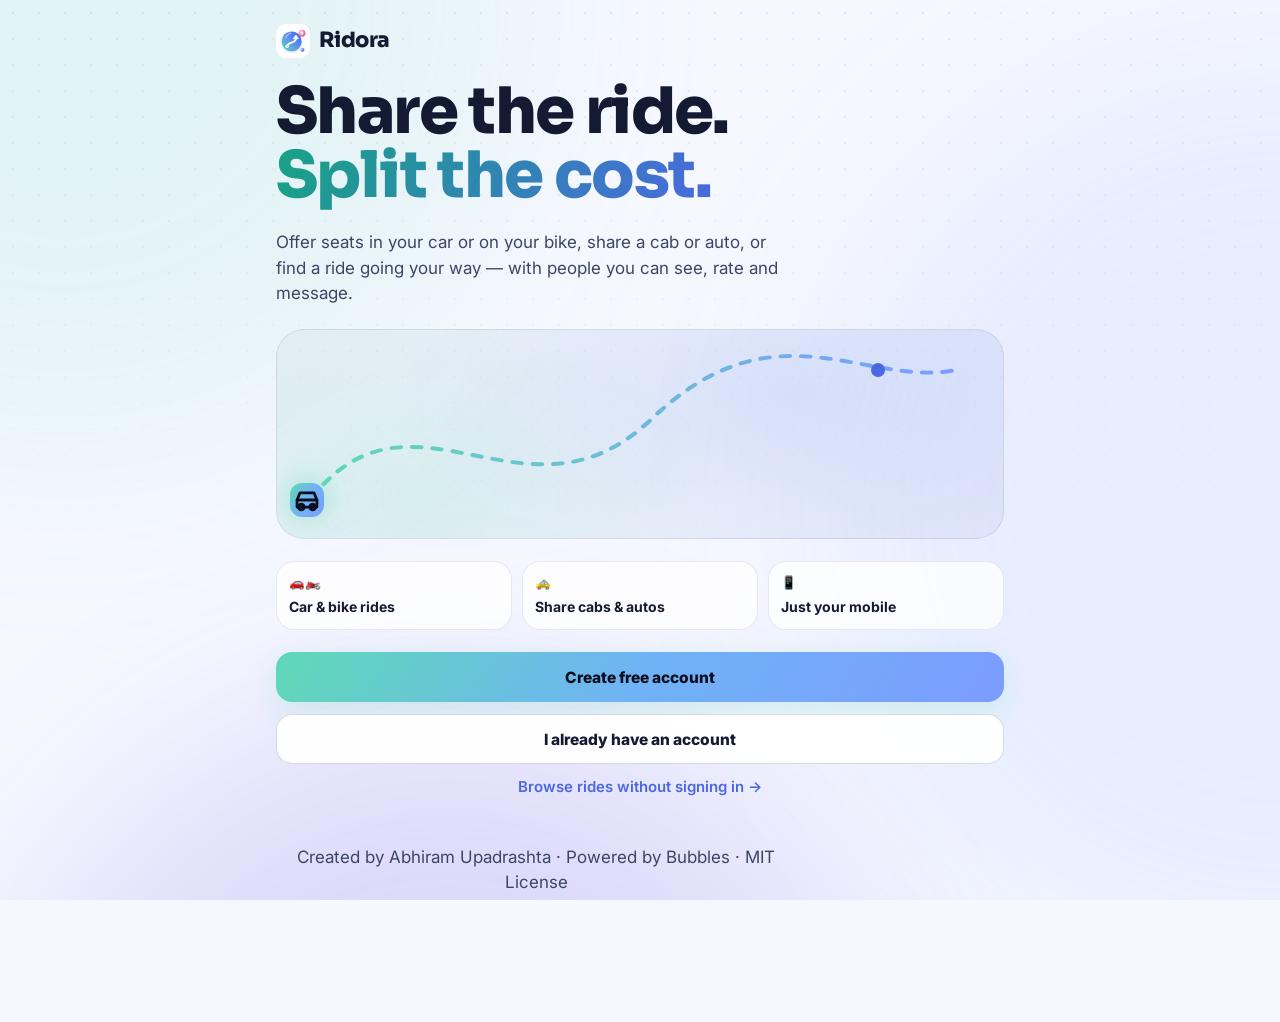
==== commit 1f1bcad1: "Publish Ridora (src ac615eb)" ====
--- a/app/index.html
+++ b/app/index.html
@@ -5,13 +5,13 @@
 <meta name="viewport" content="width=device-width,initial-scale=1,viewport-fit=cover,maximum-scale=1">
 <title>Ridora — share the ride</title>
 <meta name="description" content="Offer or find rides by car or bike, share a cab or auto, split the cost. Sign up with just your mobile number. Free, by Abhiram Upadrashta. Powered by Bubbles.">
-<meta name="theme-color" content="#0b0e1f">
+<meta name="theme-color" content="#f6f8ff" media="(prefers-color-scheme: light)"><meta name="theme-color" content="#0b0e1f" media="(prefers-color-scheme: dark)"><meta name="color-scheme" content="light dark">
 <link rel="manifest" href="manifest.webmanifest">
 <link rel="icon" href="../img/ridora.svg"><link rel="apple-touch-icon" href="../img/ridora-180.png">
-<meta name="apple-mobile-web-app-capable" content="yes"><meta name="apple-mobile-web-app-status-bar-style" content="black-translucent">
+<meta name="apple-mobile-web-app-capable" content="yes"><meta name="apple-mobile-web-app-status-bar-style" content="default">
 <link rel="preconnect" href="https://fonts.googleapis.com"><link rel="preconnect" href="https://fonts.gstatic.com" crossorigin>
 <link href="https://fonts.googleapis.com/css2?family=Inter:wght@400;500;600;700;800&family=Sora:wght@500;600;700;800&display=swap" rel="stylesheet">
-<link rel="stylesheet" href="app.css?v=4f55bb9">
+<link rel="stylesheet" href="app.css?v=ac615eb">
 </head>
 <body>
 <div class="bg" aria-hidden="true"><i></i><i></i><i></i></div>
@@ -24,6 +24,6 @@
   <a href="#me" data-tab="me"><svg class="i" viewBox="0 0 24 24"><circle cx="12" cy="8" r="4"/><path d="M4 21c1.5-4 4.5-6 8-6s6.5 2 8 6"/></svg><span>Profile</span></a>
 </nav>
 <div class="toast" id="toast" role="status"></div>
-<script type="module" src="app.js?v=4f55bb9"></script>
+<script type="module" src="app.js?v=ac615eb"></script>
 </body>
 </html>
--- a/app/app.css
+++ b/app/app.css
@@ -1 +1 @@
-.leaflet-pane,.leaflet-tile,.leaflet-marker-icon,.leaflet-marker-shadow,.leaflet-tile-container,.leaflet-pane>svg,.leaflet-pane>canvas,.leaflet-zoom-box,.leaflet-image-layer,.leaflet-layer{position:absolute;left:0;top:0}.leaflet-container{overflow:hidden}.leaflet-tile,.leaflet-marker-icon,.leaflet-marker-shadow{-webkit-user-select:none;-moz-user-select:none;user-select:none;-webkit-user-drag:none}.leaflet-tile::selection{background:transparent}.leaflet-safari .leaflet-tile{image-rendering:-webkit-optimize-contrast}.leaflet-safari .leaflet-tile-container{width:1600px;height:1600px;-webkit-transform-origin:0 0}.leaflet-marker-icon,.leaflet-marker-shadow{display:block}.leaflet-container .leaflet-overlay-pane svg{max-width:none!important;max-height:none!important}.leaflet-container .leaflet-marker-pane img,.leaflet-container .leaflet-shadow-pane img,.leaflet-container .leaflet-tile-pane img,.leaflet-container img.leaflet-image-layer,.leaflet-container .leaflet-tile{max-width:none!important;max-height:none!important;width:auto;padding:0}.leaflet-container img.leaflet-tile{mix-blend-mode:plus-lighter}.leaflet-container.leaflet-touch-zoom{-ms-touch-action:pan-x pan-y;touch-action:pan-x pan-y}.leaflet-container.leaflet-touch-drag{-ms-touch-action:pinch-zoom;touch-action:none;touch-action:pinch-zoom}.leaflet-container.leaflet-touch-drag.leaflet-touch-zoom{-ms-touch-action:none;touch-action:none}.leaflet-container{-webkit-tap-highlight-color:transparent}.leaflet-container a{-webkit-tap-highlight-color:rgba(51,181,229,.4)}.leaflet-tile{filter:inherit;visibility:hidden}.leaflet-tile-loaded{visibility:inherit}.leaflet-zoom-box{width:0;height:0;-moz-box-sizing:border-box;box-sizing:border-box;z-index:800}.leaflet-overlay-pane svg{-moz-user-select:none}.leaflet-pane{z-index:400}.leaflet-tile-pane{z-index:200}.leaflet-overlay-pane{z-index:400}.leaflet-shadow-pane{z-index:500}.leaflet-marker-pane{z-index:600}.leaflet-tooltip-pane{z-index:650}.leaflet-popup-pane{z-index:700}.leaflet-map-pane canvas{z-index:100}.leaflet-map-pane svg{z-index:200}.leaflet-vml-shape{width:1px;height:1px}.lvml{behavior:url(#default#VML);display:inline-block;position:absolute}.leaflet-control{position:relative;z-index:800;pointer-events:visiblePainted;pointer-events:auto}.leaflet-top,.leaflet-bottom{position:absolute;z-index:1000;pointer-events:none}.leaflet-top{top:0}.leaflet-right{right:0}.leaflet-bottom{bottom:0}.leaflet-left{left:0}.leaflet-control{float:left;clear:both}.leaflet-right .leaflet-control{float:right}.leaflet-top .leaflet-control{margin-top:10px}.leaflet-bottom .leaflet-control{margin-bottom:10px}.leaflet-left .leaflet-control{margin-left:10px}.leaflet-right .leaflet-control{margin-right:10px}.leaflet-fade-anim .leaflet-popup{opacity:0;-webkit-transition:opacity .2s linear;-moz-transition:opacity .2s linear;transition:opacity .2s linear}.leaflet-fade-anim .leaflet-map-pane .leaflet-popup{opacity:1}.leaflet-zoom-animated{-webkit-transform-origin:0 0;-ms-transform-origin:0 0;transform-origin:0 0}svg.leaflet-zoom-animated{will-change:transform}.leaflet-zoom-anim .leaflet-zoom-animated{-webkit-transition:-webkit-transform .25s cubic-bezier(0,0,.25,1);-moz-transition:-moz-transform .25s cubic-bezier(0,0,.25,1);transition:transform .25s cubic-bezier(0,0,.25,1)}.leaflet-zoom-anim .leaflet-tile,.leaflet-pan-anim .leaflet-tile{-webkit-transition:none;-moz-transition:none;transition:none}.leaflet-zoom-anim .leaflet-zoom-hide{visibility:hidden}.leaflet-interactive{cursor:pointer}.leaflet-grab{cursor:-webkit-grab;cursor:-moz-grab;cursor:grab}.leaflet-crosshair,.leaflet-crosshair .leaflet-interactive{cursor:crosshair}.leaflet-popup-pane,.leaflet-control{cursor:auto}.leaflet-dragging .leaflet-grab,.leaflet-dragging .leaflet-grab .leaflet-interactive,.leaflet-dragging .leaflet-marker-draggable{cursor:move;cursor:-webkit-grabbing;cursor:-moz-grabbing;cursor:grabbing}.leaflet-marker-icon,.leaflet-marker-shadow,.leaflet-image-layer,.leaflet-pane>svg path,.leaflet-tile-container{pointer-events:none}.leaflet-marker-icon.leaflet-interactive,.leaflet-image-layer.leaflet-interactive,.leaflet-pane>svg path.leaflet-interactive,svg.leaflet-image-layer.leaflet-interactive path{pointer-events:visiblePainted;pointer-events:auto}.leaflet-container{background:#ddd;outline-offset:1px}.leaflet-container a{color:#0078a8}.leaflet-zoom-box{border:2px dotted #38f;background:#ffffff80}.leaflet-container{font-family:Helvetica Neue,Arial,Helvetica,sans-serif;font-size:12px;font-size:.75rem;line-height:1.5}.leaflet-bar{box-shadow:0 1px 5px #000000a6;border-radius:4px}.leaflet-bar a{background-color:#fff;border-bottom:1px solid #ccc;width:26px;height:26px;line-height:26px;display:block;text-align:center;text-decoration:none;color:#000}.leaflet-bar a,.leaflet-control-layers-toggle{background-position:50% 50%;background-repeat:no-repeat;display:block}.leaflet-bar a:hover,.leaflet-bar a:focus{background-color:#f4f4f4}.leaflet-bar a:first-child{border-top-left-radius:4px;border-top-right-radius:4px}.leaflet-bar a:last-child{border-bottom-left-radius:4px;border-bottom-right-radius:4px;border-bottom:none}.leaflet-bar a.leaflet-disabled{cursor:default;background-color:#f4f4f4;color:#bbb}.leaflet-touch .leaflet-bar a{width:30px;height:30px;line-height:30px}.leaflet-touch .leaflet-bar a:first-child{border-top-left-radius:2px;border-top-right-radius:2px}.leaflet-touch .leaflet-bar a:last-child{border-bottom-left-radius:2px;border-bottom-right-radius:2px}.leaflet-control-zoom-in,.leaflet-control-zoom-out{font:700 18px Lucida Console,Monaco,monospace;text-indent:1px}.leaflet-touch .leaflet-control-zoom-in,.leaflet-touch .leaflet-control-zoom-out{font-size:22px}.leaflet-control-layers{box-shadow:0 1px 5px #0006;background:#fff;border-radius:5px}.leaflet-control-layers-toggle{background-image:url(images/layers.png);width:36px;height:36px}.leaflet-retina .leaflet-control-layers-toggle{background-image:url(images/layers-2x.png);background-size:26px 26px}.leaflet-touch .leaflet-control-layers-toggle{width:44px;height:44px}.leaflet-control-layers .leaflet-control-layers-list,.leaflet-control-layers-expanded .leaflet-control-layers-toggle{display:none}.leaflet-control-layers-expanded .leaflet-control-layers-list{display:block;position:relative}.leaflet-control-layers-expanded{padding:6px 10px 6px 6px;color:#333;background:#fff}.leaflet-control-layers-scrollbar{overflow-y:scroll;overflow-x:hidden;padding-right:5px}.leaflet-control-layers-selector{margin-top:2px;position:relative;top:1px}.leaflet-control-layers label{display:block;font-size:13px;font-size:1.08333em}.leaflet-control-layers-separator{height:0;border-top:1px solid #ddd;margin:5px -10px 5px -6px}.leaflet-default-icon-path{background-image:url(images/marker-icon.png)}.leaflet-container .leaflet-control-attribution{background:#fff;background:#fffc;margin:0}.leaflet-control-attribution,.leaflet-control-scale-line{padding:0 5px;color:#333;line-height:1.4}.leaflet-control-attribution a{text-decoration:none}.leaflet-control-attribution a:hover,.leaflet-control-attribution a:focus{text-decoration:underline}.leaflet-attribution-flag{display:inline!important;vertical-align:baseline!important;width:1em;height:.6669em}.leaflet-left .leaflet-control-scale{margin-left:5px}.leaflet-bottom .leaflet-control-scale{margin-bottom:5px}.leaflet-control-scale-line{border:2px solid #777;border-top:none;line-height:1.1;padding:2px 5px 1px;white-space:nowrap;-moz-box-sizing:border-box;box-sizing:border-box;background:#fffc;text-shadow:1px 1px #fff}.leaflet-control-scale-line:not(:first-child){border-top:2px solid #777;border-bottom:none;margin-top:-2px}.leaflet-control-scale-line:not(:first-child):not(:last-child){border-bottom:2px solid #777}.leaflet-touch .leaflet-control-attribution,.leaflet-touch .leaflet-control-layers,.leaflet-touch .leaflet-bar{box-shadow:none}.leaflet-touch .leaflet-control-layers,.leaflet-touch .leaflet-bar{border:2px solid rgba(0,0,0,.2);background-clip:padding-box}.leaflet-popup{position:absolute;text-align:center;margin-bottom:20px}.leaflet-popup-content-wrapper{padding:1px;text-align:left;border-radius:12px}.leaflet-popup-content{margin:13px 24px 13px 20px;line-height:1.3;font-size:13px;font-size:1.08333em;min-height:1px}.leaflet-popup-content p{margin:1.3em 0}.leaflet-popup-tip-container{width:40px;height:20px;position:absolute;left:50%;margin-top:-1px;margin-left:-20px;overflow:hidden;pointer-events:none}.leaflet-popup-tip{width:17px;height:17px;padding:1px;margin:-10px auto 0;pointer-events:auto;-webkit-transform:rotate(45deg);-moz-transform:rotate(45deg);-ms-transform:rotate(45deg);transform:rotate(45deg)}.leaflet-popup-content-wrapper,.leaflet-popup-tip{background:#fff;color:#333;box-shadow:0 3px 14px #0006}.leaflet-container a.leaflet-popup-close-button{position:absolute;top:0;right:0;border:none;text-align:center;width:24px;height:24px;font:16px/24px Tahoma,Verdana,sans-serif;color:#757575;text-decoration:none;background:transparent}.leaflet-container a.leaflet-popup-close-button:hover,.leaflet-container a.leaflet-popup-close-button:focus{color:#585858}.leaflet-popup-scrolled{overflow:auto}.leaflet-oldie .leaflet-popup-content-wrapper{-ms-zoom:1}.leaflet-oldie .leaflet-popup-tip{width:24px;margin:0 auto;-ms-filter:"progid:DXImageTransform.Microsoft.Matrix(M11=0.70710678, M12=0.70710678, M21=-0.70710678, M22=0.70710678)";filter:progid:DXImageTransform.Microsoft.Matrix(M11=.70710678,M12=.70710678,M21=-.70710678,M22=.70710678)}.leaflet-oldie .leaflet-control-zoom,.leaflet-oldie .leaflet-control-layers,.leaflet-oldie .leaflet-popup-content-wrapper,.leaflet-oldie .leaflet-popup-tip{border:1px solid #999}.leaflet-div-icon{background:#fff;border:1px solid #666}.leaflet-tooltip{position:absolute;padding:6px;background-color:#fff;border:1px solid #fff;border-radius:3px;color:#222;white-space:nowrap;-webkit-user-select:none;-moz-user-select:none;-ms-user-select:none;user-select:none;pointer-events:none;box-shadow:0 1px 3px #0006}.leaflet-tooltip.leaflet-interactive{cursor:pointer;pointer-events:auto}.leaflet-tooltip-top:before,.leaflet-tooltip-bottom:before,.leaflet-tooltip-left:before,.leaflet-tooltip-right:before{position:absolute;pointer-events:none;border:6px solid transparent;background:transparent;content:""}.leaflet-tooltip-bottom{margin-top:6px}.leaflet-tooltip-top{margin-top:-6px}.leaflet-tooltip-bottom:before,.leaflet-tooltip-top:before{left:50%;margin-left:-6px}.leaflet-tooltip-top:before{bottom:0;margin-bottom:-12px;border-top-color:#fff}.leaflet-tooltip-bottom:before{top:0;margin-top:-12px;margin-left:-6px;border-bottom-color:#fff}.leaflet-tooltip-left{margin-left:-6px}.leaflet-tooltip-right{margin-left:6px}.leaflet-tooltip-left:before,.leaflet-tooltip-right:before{top:50%;margin-top:-6px}.leaflet-tooltip-left:before{right:0;margin-right:-12px;border-left-color:#fff}.leaflet-tooltip-right:before{left:0;margin-left:-12px;border-right-color:#fff}@media print{.leaflet-control{-webkit-print-color-adjust:exact;print-color-adjust:exact}}:root{--bg:#0b0e1f;--panel:rgba(22,25,38,.72);--panel2:rgba(32,36,54,.85);--line:rgba(255,255,255,.08);--line2:rgba(255,255,255,.14);--ink:#f2f5ff;--ink2:#bcc3da;--muted:#7f879e;--lime:#5fd9b6;--cyan:#7c9cff;--violet:#6a52e0;--pink:#ff8fb1;--grad:linear-gradient(120deg,#5fd9b6,#6fb3f5 50%,#7c9cff);--grad2:linear-gradient(135deg,#6a52e0,#7c9cff);--r:22px;--sb:env(safe-area-inset-bottom,0px);--st:env(safe-area-inset-top,0px)}*{box-sizing:border-box;-webkit-tap-highlight-color:transparent}html,body{margin:0;min-height:100%}body{font:15px/1.5 Inter,system-ui,-apple-system,Segoe UI,sans-serif;color:var(--ink);background:var(--bg);overflow-x:hidden}body.modal{overflow:hidden}button,input,select,textarea{font:inherit;color:inherit}button{background:none;border:0;cursor:pointer;padding:0}a{color:inherit;text-decoration:none}h1,h2,h3,h4,.brand{font-family:Sora,Inter,sans-serif;letter-spacing:-.025em;margin:0}.i{width:20px;height:20px;fill:none;stroke:currentColor;stroke-width:2;stroke-linecap:round;stroke-linejoin:round;flex:none}.hidden{display:none!important}.muted{color:var(--muted)}.small{font-size:12.5px}.grow{flex:1}.row{display:flex;align-items:center;gap:10px}.row.end{justify-content:flex-end}.row.wrap{flex-wrap:wrap}.col{display:flex;flex-direction:column;gap:12px}.center{text-align:center}.lime{color:var(--lime)}.cyan{color:var(--cyan)}.bg{position:fixed;top:0;right:0;bottom:0;left:0;z-index:-1;overflow:hidden;pointer-events:none}.bg i{position:absolute;width:70vmax;height:70vmax;border-radius:50%;filter:blur(110px);opacity:.16;animation:drift 26s ease-in-out infinite alternate}.bg i:nth-child(1){background:#5fd9b6;left:-30vmax;top:-35vmax}.bg i:nth-child(2){background:#7c9cff;right:-35vmax;top:5vmax;animation-delay:-9s}.bg i:nth-child(3){background:#6a52e0;left:0;bottom:-55vmax;opacity:.18;animation-delay:-15s}@keyframes drift{to{transform:translate(7vmax,5vmax) scale(1.12)}}body:before{content:"";position:fixed;top:0;right:0;bottom:0;left:0;z-index:-1;background-image:radial-gradient(rgba(255,255,255,.07) 1px,transparent 1px);background-size:26px 26px;mask-image:linear-gradient(#000,transparent 70%);-webkit-mask-image:linear-gradient(#000,transparent 70%)}.view{max-width:760px;margin:0 auto;padding:calc(14px + var(--st)) 16px calc(110px + var(--sb));min-height:100vh;animation:viewIn .35s ease}.view.wide{max-width:1100px}@keyframes viewIn{0%{opacity:0;transform:translateY(8px)}}.top{display:flex;align-items:center;gap:10px;margin-bottom:16px;min-height:44px}.top h2{font-size:21px;flex:1;white-space:nowrap;overflow:hidden;text-overflow:ellipsis}.ib{display:inline-grid;place-items:center;width:42px;height:42px;border-radius:14px;background:var(--panel);border:1px solid var(--line);transition:.2s;flex:none}.ib:hover{border-color:var(--line2)}.ib:active{transform:scale(.95)}.brand{display:flex;align-items:center;gap:9px;font-size:21px;font-weight:800}.brand img{width:34px;height:34px;border-radius:10px}.btn{display:inline-flex;align-items:center;justify-content:center;gap:8px;min-height:50px;padding:0 22px;border-radius:16px;background:var(--grad);color:#0b0e1f;font-weight:800;font-size:15.5px;box-shadow:0 10px 30px #5fd9b638;transition:transform .15s,box-shadow .2s,opacity .2s}.btn:hover{box-shadow:0 14px 40px #5fd9b659}.btn:active{transform:scale(.97)}.btn[disabled]{opacity:.45;pointer-events:none}.btn.block{width:100%}.btn.sm{min-height:38px;padding:0 14px;font-size:13.5px;border-radius:12px}.btn.ghost{background:var(--panel2);color:var(--ink);border:1px solid var(--line2);box-shadow:none}.btn.danger{background:linear-gradient(120deg,#ff8fb1,#ff7a59);color:#fff;box-shadow:0 10px 30px #ff8fb140}.btn.violet{background:var(--grad2);color:#fff;box-shadow:0 10px 30px #6a52e04d}.btn .i{width:19px;height:19px}.link{color:var(--cyan);font-weight:600}.card{background:var(--panel);border:1px solid var(--line);border-radius:var(--r);padding:16px;backdrop-filter:blur(18px);-webkit-backdrop-filter:blur(18px)}.card.glow{background:linear-gradient(var(--panel2),var(--panel2)) padding-box,linear-gradient(130deg,#5fd9b68c,#7c9cff59,#6a52e073) border-box;border:1px solid transparent;box-shadow:0 30px 80px #00000073}.sec{margin:22px 0 10px;display:flex;align-items:baseline;gap:10px}.sec h3{font-size:17px;flex:1}label.f{display:block}.f>span{display:block;font-size:12.5px;font-weight:600;color:var(--ink2);margin:0 0 6px 4px}.inp{display:flex;align-items:center;gap:10px;min-height:52px;padding:0 14px;border-radius:16px;background:#ffffff0a;border:1px solid var(--line2);transition:.2s}.inp:focus-within{border-color:#5fd9b699;box-shadow:0 0 0 4px #5fd9b61a}.inp input,.inp select,.inp textarea{flex:1;min-width:0;background:none;border:0;outline:0;font-size:16px;padding:12px 0}.inp select{appearance:none;-webkit-appearance:none}.inp select option{background:#151826}.inp textarea{resize:vertical;min-height:80px}.inp .pre{color:var(--muted);font-weight:600}.hint{font-size:12.5px;margin:6px 4px 0;color:var(--muted)}.hint.ok{color:var(--lime)}.hint.bad{color:var(--pink)}.err{color:var(--pink);font-size:13.5px;min-height:18px}.route{position:relative;display:flex;flex-direction:column;border-radius:20px;background:#ffffff09;border:1px solid var(--line2)}.route .pl{display:flex;align-items:center;gap:12px;min-height:58px;padding:6px 56px 6px 16px;text-align:left;width:100%}.route .pl+.pl{border-top:1px solid var(--line)}.route .pl b{display:block;font-weight:600;font-size:15.5px;white-space:nowrap;overflow:hidden;text-overflow:ellipsis}.route .pl small{display:block;color:var(--muted);font-size:12.5px;white-space:nowrap;overflow:hidden;text-overflow:ellipsis}.route .pl .ph{color:var(--muted);font-weight:500}.route .pl>span{min-width:0;flex:1}.route .pl>.dotA,.route .pl>.dotB{flex:none}.dotA,.dotB{width:12px;height:12px;border-radius:50%;flex:none;box-shadow:0 0 0 4px #5fd9b626}.dotA{background:var(--lime)}.dotB{background:var(--cyan);box-shadow:0 0 0 4px #7c9cff26;border-radius:3px}.route .swap{position:absolute;right:10px;top:50%;transform:translateY(-50%);width:40px;height:40px;border-radius:12px;background:var(--panel2);border:1px solid var(--line2);display:grid;place-items:center}.route:before{content:"";position:absolute;left:21px;top:36px;bottom:36px;border-left:2px dashed rgba(255,255,255,.18)}.seg{display:flex;padding:4px;gap:4px;border-radius:16px;background:#ffffff0a;border:1px solid var(--line)}.seg button{flex:1;display:flex;align-items:center;justify-content:center;gap:6px;min-height:40px;border-radius:12px;font-weight:600;font-size:13.5px;color:var(--ink2);transition:.2s;white-space:nowrap}.seg button.on{background:var(--ink);color:#0a0c12;box-shadow:0 6px 18px #00000059}.chips{display:flex;gap:8px;overflow-x:auto;scrollbar-width:none;padding:2px 0}.chips::-webkit-scrollbar{display:none}.chip{flex:none;display:inline-flex;align-items:center;gap:6px;padding:8px 14px;border-radius:999px;background:var(--panel);border:1px solid var(--line2);font-size:13.5px;font-weight:600;color:var(--ink2);transition:.2s}.chip.on{background:#5fd9b624;border-color:#5fd9b699;color:var(--lime)}.chip .i{width:16px;height:16px}.stepper{display:flex;align-items:center;gap:6px}.stepper button{width:40px;height:40px;border-radius:12px;background:var(--panel2);border:1px solid var(--line2);font-size:20px;font-weight:700}.stepper b{min-width:34px;text-align:center;font-size:18px;font-family:Sora}.sw{display:flex;align-items:center;gap:12px;padding:12px 2px;cursor:pointer}.sw input{display:none}.sw .t{flex:1}.sw .t b{display:block;font-weight:600}.sw .t small{color:var(--muted)}.sw i{position:relative;width:48px;height:28px;border-radius:999px;background:#ffffff1f;transition:.2s;flex:none}.sw i:after{content:"";position:absolute;left:3px;top:3px;width:22px;height:22px;border-radius:50%;background:#fff;transition:.2s}.sw input:checked+i{background:var(--lime)}.sw input:checked+i:after{left:23px;background:#0a0c12}.tabbar{position:fixed;left:50%;transform:translate(-50%);bottom:calc(10px + var(--sb));z-index:30;width:min(560px,calc(100vw - 20px));display:flex;justify-content:space-around;align-items:center;padding:8px 6px;border-radius:26px;background:#0e101adb;backdrop-filter:blur(22px);-webkit-backdrop-filter:blur(22px);border:1px solid var(--line2);box-shadow:0 20px 60px #0009}.tabbar a{position:relative;flex:1;display:flex;flex-direction:column;align-items:center;gap:2px;font-size:11px;font-weight:600;color:var(--muted);padding:4px 0;transition:.2s}.tabbar a.on{color:var(--lime)}.tabbar a .i{width:22px;height:22px}.tabbar .pub b{display:grid;place-items:center;width:52px;height:52px;margin-top:-26px;border-radius:18px;background:var(--grad);color:#0b0e1f;box-shadow:0 10px 30px #5fd9b673,0 0 0 6px #0b0e1fe6}.tabbar .pub b .i{width:26px;height:26px;stroke-width:2.6}.tabbar .pub.on{color:var(--lime)}.tabbar em{position:absolute;top:0;right:calc(50% - 22px);min-width:18px;height:18px;padding:0 5px;border-radius:9px;background:var(--pink);color:#fff;font-size:11px;font-style:normal;display:grid;place-items:center}.hero{min-height:calc(100vh - 140px);display:flex;flex-direction:column;justify-content:center;gap:22px;padding:10px 0}.hero h1{font-size:clamp(38px,9vw,64px);line-height:1;font-weight:800}.hero h1 em{font-style:normal;background:var(--grad);-webkit-background-clip:text;background-clip:text;color:transparent}.hero p{color:var(--ink2);font-size:17px;margin:0;max-width:520px}.art{position:relative;height:210px;border-radius:28px;overflow:hidden;background:radial-gradient(400px 200px at 70% 30%,rgba(124,156,255,.18),transparent),radial-gradient(300px 200px at 20% 80%,rgba(95,217,182,.15),transparent),#ffffff08;border:1px solid var(--line)}.art svg{position:absolute;top:0;right:0;bottom:0;left:0;width:100%;height:100%}.art .road{fill:none;stroke:url(#rg);stroke-width:4;stroke-linecap:round;stroke-dasharray:8 10;animation:dash 2.5s linear infinite}@keyframes dash{to{stroke-dashoffset:-36}}.art .carDot{offset-path:path("M30 170 C 120 40, 220 210, 330 90 S 520 60, 600 40");offset-rotate:0deg;animation:move 6s ease-in-out infinite;position:absolute;left:0;top:0;width:34px;height:34px;border-radius:12px;display:grid;place-items:center;background:var(--grad);color:#0b0e1f;box-shadow:0 0 30px #5fd9b699}@keyframes move{0%{offset-distance:0%}to{offset-distance:100%}}.art .ping{position:absolute;width:14px;height:14px;border-radius:50%;background:var(--cyan);box-shadow:0 0 #7c9cff99;animation:ping 2s infinite}@keyframes ping{to{box-shadow:0 0 0 22px #7c9cff00}}.feats{display:grid;grid-template-columns:repeat(3,1fr);gap:10px}.feats div{padding:12px;border-radius:18px;background:var(--panel);border:1px solid var(--line);font-size:12.5px;color:var(--ink2)}.feats b{display:block;color:var(--ink);font-size:14px;margin-top:4px}.trip{display:block;position:relative;padding:16px;border-radius:var(--r);background:var(--panel);border:1px solid var(--line);transition:transform .2s,border-color .2s;animation:rise .4s both;cursor:pointer}.trip:hover{transform:translateY(-2px);border-color:#5fd9b659}@keyframes rise{0%{opacity:0;transform:translateY(10px)}}.tl{display:grid;grid-template-columns:auto 16px 1fr auto;column-gap:10px;row-gap:2px;align-items:start}.tl .tm{font-family:Sora;font-weight:700;font-size:16px;white-space:nowrap}.tl .dur{font-size:11px;color:var(--muted);white-space:nowrap}.tl .ln{position:relative;display:flex;flex-direction:column;align-items:center;height:100%}.tl .ln i{width:10px;height:10px;border-radius:50%;border:2.5px solid var(--lime);margin-top:5px;background:var(--bg)}.tl .ln i.b{border-color:var(--cyan)}.tl .ln s{flex:1;width:2px;background:linear-gradient(var(--lime),var(--cyan));min-height:22px;margin:2px 0}.tl .pl b{display:block;font-weight:600;white-space:nowrap;overflow:hidden;text-overflow:ellipsis}.tl .pl small{color:var(--muted);font-size:12px;display:block;white-space:nowrap;overflow:hidden;text-overflow:ellipsis}.tl .pr{grid-row:1/4;grid-column:4;text-align:right}.tl .pr b{font-family:Sora;font-size:20px;font-weight:800}.tl .pr small{display:block;color:var(--muted);font-size:11.5px}.trip .foot{display:flex;align-items:center;gap:10px;margin-top:14px;padding-top:12px;border-top:1px solid var(--line)}.trip .foot .who{flex:1;min-width:0}.trip .foot .who b{display:block;font-weight:600;font-size:14px;white-space:nowrap;overflow:hidden;text-overflow:ellipsis}.badges{display:flex;gap:6px;flex-wrap:wrap}.bd{display:inline-flex;align-items:center;gap:4px;padding:3px 8px;border-radius:8px;font-size:11.5px;font-weight:700;background:#ffffff0f;color:var(--ink2)}.bd .i{width:13px;height:13px}.bd.l{background:#5fd9b61f;color:var(--lime)}.bd.c{background:#7c9cff1f;color:var(--cyan)}.bd.p{background:#ff8fb124;color:#ffb0c8}.bd.v{background:#6a52e02e;color:#b9adf5}.trip.full{opacity:.6}.trip .meta{display:flex;align-items:center;gap:8px;margin-top:10px;flex-wrap:wrap}.trip .meta .badges{flex:1}.av{display:inline-grid;place-items:center;border-radius:50%;overflow:hidden;color:#fff;font-weight:800;font-family:Sora;flex:none;box-shadow:0 0 0 2px #ffffff14}.av img{width:100%;height:100%;object-fit:cover}.stars{font-weight:700;font-size:13px;color:#ffd166}.stars small{color:var(--muted);font-weight:500}.stars.new{color:var(--cyan)}.list{display:flex;flex-direction:column;gap:12px}.empty{text-align:center;padding:40px 18px;color:var(--muted)}.empty .big{font-size:42px}.empty b{display:block;color:var(--ink);font-size:18px;margin:8px 0 4px;font-family:Sora}.skel{height:150px;border-radius:var(--r);background:linear-gradient(100deg,var(--panel) 30%,rgba(60,66,96,.6) 50%,var(--panel) 70%);background-size:300% 100%;animation:sk 1.3s linear infinite}@keyframes sk{to{background-position:-150% 0}}.map{height:260px;border-radius:var(--r);overflow:hidden;border:1px solid var(--line);background:#0c0e16}.map.tall{height:340px}.leaflet-container{background:#0c0e16!important;font:inherit!important}.leaflet-control-attribution{background:#0b0e1fb3!important;color:#8a90a6!important;font-size:10px!important}.leaflet-control-attribution a{color:#aab!important}.leaflet-control-zoom a{background:#151826!important;color:#fff!important;border-color:#222638!important}.mk{display:grid;place-items:center;width:28px;height:28px;border-radius:50%;background:var(--lime);border:3px solid #0b0e1f;box-shadow:0 0 0 3px #5fd9b659,0 6px 16px #00000080}.mk.b{background:var(--cyan);border-radius:8px;box-shadow:0 0 0 3px #7c9cff59}.mk.s{width:18px;height:18px;background:#fff}.mk.me{background:var(--pink);box-shadow:0 0 0 6px #ff8fb140}.pinC{position:absolute;left:50%;top:50%;z-index:500;transform:translate(-50%,-100%);color:var(--lime);filter:drop-shadow(0 8px 12px rgba(0,0,0,.6));pointer-events:none}.pinC .i{width:44px;height:44px;fill:#5fd9b640}.dhead{display:flex;align-items:center;gap:12px}.dhead .big{font-family:Sora;font-size:26px;font-weight:800}.kv{display:grid;grid-template-columns:repeat(3,1fr);gap:10px}.kv div{padding:12px;border-radius:16px;background:#ffffff0a;border:1px solid var(--line)}.kv small{display:block;color:var(--muted);font-size:11.5px}.kv b{font-family:Sora;font-size:17px}.person{display:flex;align-items:center;gap:12px}.person .who{flex:1;min-width:0}.person b{display:block;font-weight:700}.prefs{display:flex;flex-wrap:wrap;gap:8px}.prefs span{display:inline-flex;align-items:center;gap:6px;padding:7px 11px;border-radius:12px;background:#ffffff0a;border:1px solid var(--line);font-size:13px;color:var(--ink2)}.prefs .i{width:16px;height:16px}.prefs .no{text-decoration:line-through;opacity:.6}.bar2{position:fixed;left:0;right:0;bottom:0;z-index:35;padding:12px 16px calc(12px + var(--sb));background:linear-gradient(transparent,#0b0e1ff2 30%);display:flex;justify-content:center}.bar2>div{width:min(728px,100%);display:flex;gap:10px;align-items:center;padding:10px 10px 10px 18px;border-radius:24px;background:#121520eb;border:1px solid var(--line2);backdrop-filter:blur(18px);-webkit-backdrop-filter:blur(18px)}.bar2 .pr{flex:1}.bar2 .pr b{font-family:Sora;font-size:22px}.bar2 .pr small{display:block;color:var(--muted);font-size:12px}body.detail .tabbar{display:none}.pax{display:flex;align-items:center;gap:12px;padding:12px 0;border-top:1px solid var(--line)}.pax:first-child{border-top:0}.pax .who{flex:1;min-width:0}.state{font-size:11.5px;font-weight:800;padding:3px 9px;border-radius:999px;text-transform:uppercase;letter-spacing:.04em}.state.accepted{background:#5fd9b624;color:var(--lime)}.state.pending{background:#ffd16624;color:#ffd166}.state.declined,.state.cancelled{background:#ff8fb124;color:#ffb0c8}.state.waitlist{background:#6a52e02e;color:#b9adf5}.sheetWrap{position:fixed;top:0;right:0;bottom:0;left:0;z-index:60;display:flex;align-items:flex-end;justify-content:center;background:#03040899;backdrop-filter:blur(6px);-webkit-backdrop-filter:blur(6px);animation:fade .2s}.sheetWrap.out{opacity:0;transition:.2s}@keyframes fade{0%{opacity:0}}.sheet{position:relative;width:min(640px,100%);max-height:92vh;overflow:auto;padding:12px 18px calc(22px + var(--sb));border-radius:28px 28px 0 0;background:#10121c;border:1px solid var(--line2);border-bottom:0;animation:up .3s cubic-bezier(.2,.9,.2,1);display:flex;flex-direction:column;gap:14px}.sheet.full{height:100vh;max-height:100vh;border-radius:0;width:min(760px,100%);padding-top:calc(12px + var(--st))}@keyframes up{0%{transform:translateY(40px);opacity:0}}.sheet .grab{width:44px;height:5px;border-radius:3px;background:#ffffff2e;margin:0 auto}.sheet.full .grab{display:none}.sheet h3{font-size:20px}@media (min-width:760px){.sheetWrap{align-items:center}.sheet{border-radius:28px;border-bottom:1px solid var(--line2)}.sheet.full{height:auto;max-height:88vh;border-radius:28px}}.res{display:flex;flex-direction:column}.res button{display:flex;align-items:center;gap:12px;padding:12px 6px;text-align:left;border-bottom:1px solid var(--line);border-radius:10px}.res button:hover{background:#ffffff08}.res .ic{display:grid;place-items:center;width:38px;height:38px;border-radius:12px;background:#ffffff0d;flex:none;color:var(--ink2)}.res b{display:block;font-weight:600}.res small{display:block;color:var(--muted);font-size:12.5px}.msgs{display:flex;flex-direction:column;gap:6px;padding-bottom:90px}.msg{max-width:78%;padding:10px 14px;border-radius:18px;background:var(--panel2);border:1px solid var(--line);align-self:flex-start;white-space:pre-wrap;word-wrap:break-word}.msg.me{align-self:flex-end;background:var(--grad);color:#0b0e1f;border:0;font-weight:500}.msg small{display:block;font-size:10.5px;opacity:.6;margin-top:2px}.msg.sys{align-self:center;background:transparent;border:1px dashed var(--line2);color:var(--ink2);font-size:13px;text-align:center;max-width:92%}.composer{position:fixed;left:0;right:0;bottom:0;z-index:35;padding:10px 16px calc(10px + var(--sb));background:linear-gradient(transparent,#0b0e1ff5 35%);display:flex;justify-content:center}.composer>div{width:min(728px,100%);display:flex;flex-direction:column;gap:8px}.convo{display:flex;align-items:center;gap:12px;padding:12px;border-radius:18px;transition:.2s}.convo:hover{background:var(--panel)}.convo .who{flex:1;min-width:0}.convo b{display:block}.convo small{display:block;color:var(--muted);white-space:nowrap;overflow:hidden;text-overflow:ellipsis}.dotN{width:10px;height:10px;border-radius:50%;background:var(--lime);box-shadow:0 0 10px var(--lime)}.steps{display:flex;gap:6px;margin:4px 0 18px}.steps i{flex:1;height:5px;border-radius:3px;background:#ffffff1a}.steps i.on{background:var(--grad)}.choice{display:grid;grid-template-columns:repeat(3,1fr);gap:10px}.choice button{display:flex;flex-direction:column;align-items:flex-start;gap:8px;padding:16px;border-radius:20px;background:var(--panel);border:1px solid var(--line2);text-align:left;transition:.2s}.choice button .i{width:28px;height:28px;color:var(--lime)}.choice button b{font-family:Sora;font-size:15px}.choice button small{color:var(--muted);font-size:12px;line-height:1.35}.choice button.on{border-color:var(--lime);background:#5fd9b614;box-shadow:0 0 0 3px #5fd9b61f}.price{display:flex;align-items:center;justify-content:center;gap:18px;padding:10px}.price b{font-family:Sora;font-size:46px;font-weight:800;min-width:150px;text-align:center}.price button{width:56px;height:56px;border-radius:18px;background:var(--panel2);border:1px solid var(--line2);font-size:26px;font-weight:700}.toast{position:fixed;left:50%;top:calc(16px + var(--st));transform:translate(-50%,-20px);z-index:90;padding:12px 18px;border-radius:16px;background:#161926f7;border:1px solid var(--line2);box-shadow:0 18px 50px #00000080;opacity:0;pointer-events:none;transition:.25s;max-width:92vw;text-align:center;font-weight:600}.toast.show{opacity:1;transform:translate(-50%)}.spinner{width:22px;height:22px;border-radius:50%;border:3px solid rgba(0,0,0,.2);border-top-color:currentColor;animation:rot .8s linear infinite}@keyframes rot{to{transform:rotate(360deg)}}.code{font-family:ui-monospace,Menlo,monospace;font-size:14px;letter-spacing:.05em;padding:14px;border-radius:14px;background:#ffffff0d;border:1px dashed var(--line2);word-break:break-all;text-align:center;line-height:1.7}.tabs2{display:flex;gap:6px;margin-bottom:14px}.foot2{text-align:center;color:var(--muted);font-size:12px;padding:24px 0 6px}.foot2 a{color:var(--ink2)}.profileHead{display:flex;flex-direction:column;align-items:center;gap:8px;text-align:center;padding:10px 0}.profileHead h2{font-size:24px}.stats3{display:grid;grid-template-columns:repeat(3,1fr);gap:10px}.stats3 div{padding:12px;border-radius:16px;background:var(--panel);border:1px solid var(--line);text-align:center}.stats3 b{display:block;font-family:Sora;font-size:20px}.stats3 small{color:var(--muted);font-size:11.5px}.review{padding:12px 0;border-top:1px solid var(--line)}.review:first-child{border-top:0}.rate{display:flex;gap:8px;justify-content:center}.rate button{font-size:34px;color:#fff3;transition:.15s}.rate button.on{color:#ffd166;transform:scale(1.1)}.sos{background:linear-gradient(120deg,#ff3b5c,#ff7a59)!important;color:#fff!important}@media (max-width:520px){.choice{grid-template-columns:1fr}.kv{grid-template-columns:repeat(3,1fr)}.feats{grid-template-columns:1fr 1fr 1fr}.hero{min-height:calc(100vh - 60px)}}@media (prefers-reduced-motion:reduce){*{animation:none!important;transition:none!important}}
+.leaflet-pane,.leaflet-tile,.leaflet-marker-icon,.leaflet-marker-shadow,.leaflet-tile-container,.leaflet-pane>svg,.leaflet-pane>canvas,.leaflet-zoom-box,.leaflet-image-layer,.leaflet-layer{position:absolute;left:0;top:0}.leaflet-container{overflow:hidden}.leaflet-tile,.leaflet-marker-icon,.leaflet-marker-shadow{-webkit-user-select:none;-moz-user-select:none;user-select:none;-webkit-user-drag:none}.leaflet-tile::selection{background:transparent}.leaflet-safari .leaflet-tile{image-rendering:-webkit-optimize-contrast}.leaflet-safari .leaflet-tile-container{width:1600px;height:1600px;-webkit-transform-origin:0 0}.leaflet-marker-icon,.leaflet-marker-shadow{display:block}.leaflet-container .leaflet-overlay-pane svg{max-width:none!important;max-height:none!important}.leaflet-container .leaflet-marker-pane img,.leaflet-container .leaflet-shadow-pane img,.leaflet-container .leaflet-tile-pane img,.leaflet-container img.leaflet-image-layer,.leaflet-container .leaflet-tile{max-width:none!important;max-height:none!important;width:auto;padding:0}.leaflet-container img.leaflet-tile{mix-blend-mode:plus-lighter}.leaflet-container.leaflet-touch-zoom{-ms-touch-action:pan-x pan-y;touch-action:pan-x pan-y}.leaflet-container.leaflet-touch-drag{-ms-touch-action:pinch-zoom;touch-action:none;touch-action:pinch-zoom}.leaflet-container.leaflet-touch-drag.leaflet-touch-zoom{-ms-touch-action:none;touch-action:none}.leaflet-container{-webkit-tap-highlight-color:transparent}.leaflet-container a{-webkit-tap-highlight-color:rgba(51,181,229,.4)}.leaflet-tile{filter:inherit;visibility:hidden}.leaflet-tile-loaded{visibility:inherit}.leaflet-zoom-box{width:0;height:0;-moz-box-sizing:border-box;box-sizing:border-box;z-index:800}.leaflet-overlay-pane svg{-moz-user-select:none}.leaflet-pane{z-index:400}.leaflet-tile-pane{z-index:200}.leaflet-overlay-pane{z-index:400}.leaflet-shadow-pane{z-index:500}.leaflet-marker-pane{z-index:600}.leaflet-tooltip-pane{z-index:650}.leaflet-popup-pane{z-index:700}.leaflet-map-pane canvas{z-index:100}.leaflet-map-pane svg{z-index:200}.leaflet-vml-shape{width:1px;height:1px}.lvml{behavior:url(#default#VML);display:inline-block;position:absolute}.leaflet-control{position:relative;z-index:800;pointer-events:visiblePainted;pointer-events:auto}.leaflet-top,.leaflet-bottom{position:absolute;z-index:1000;pointer-events:none}.leaflet-top{top:0}.leaflet-right{right:0}.leaflet-bottom{bottom:0}.leaflet-left{left:0}.leaflet-control{float:left;clear:both}.leaflet-right .leaflet-control{float:right}.leaflet-top .leaflet-control{margin-top:10px}.leaflet-bottom .leaflet-control{margin-bottom:10px}.leaflet-left .leaflet-control{margin-left:10px}.leaflet-right .leaflet-control{margin-right:10px}.leaflet-fade-anim .leaflet-popup{opacity:0;-webkit-transition:opacity .2s linear;-moz-transition:opacity .2s linear;transition:opacity .2s linear}.leaflet-fade-anim .leaflet-map-pane .leaflet-popup{opacity:1}.leaflet-zoom-animated{-webkit-transform-origin:0 0;-ms-transform-origin:0 0;transform-origin:0 0}svg.leaflet-zoom-animated{will-change:transform}.leaflet-zoom-anim .leaflet-zoom-animated{-webkit-transition:-webkit-transform .25s cubic-bezier(0,0,.25,1);-moz-transition:-moz-transform .25s cubic-bezier(0,0,.25,1);transition:transform .25s cubic-bezier(0,0,.25,1)}.leaflet-zoom-anim .leaflet-tile,.leaflet-pan-anim .leaflet-tile{-webkit-transition:none;-moz-transition:none;transition:none}.leaflet-zoom-anim .leaflet-zoom-hide{visibility:hidden}.leaflet-interactive{cursor:pointer}.leaflet-grab{cursor:-webkit-grab;cursor:-moz-grab;cursor:grab}.leaflet-crosshair,.leaflet-crosshair .leaflet-interactive{cursor:crosshair}.leaflet-popup-pane,.leaflet-control{cursor:auto}.leaflet-dragging .leaflet-grab,.leaflet-dragging .leaflet-grab .leaflet-interactive,.leaflet-dragging .leaflet-marker-draggable{cursor:move;cursor:-webkit-grabbing;cursor:-moz-grabbing;cursor:grabbing}.leaflet-marker-icon,.leaflet-marker-shadow,.leaflet-image-layer,.leaflet-pane>svg path,.leaflet-tile-container{pointer-events:none}.leaflet-marker-icon.leaflet-interactive,.leaflet-image-layer.leaflet-interactive,.leaflet-pane>svg path.leaflet-interactive,svg.leaflet-image-layer.leaflet-interactive path{pointer-events:visiblePainted;pointer-events:auto}.leaflet-container{background:#ddd;outline-offset:1px}.leaflet-container a{color:#0078a8}.leaflet-zoom-box{border:2px dotted #38f;background:#ffffff80}.leaflet-container{font-family:Helvetica Neue,Arial,Helvetica,sans-serif;font-size:12px;font-size:.75rem;line-height:1.5}.leaflet-bar{box-shadow:0 1px 5px #000000a6;border-radius:4px}.leaflet-bar a{background-color:#fff;border-bottom:1px solid #ccc;width:26px;height:26px;line-height:26px;display:block;text-align:center;text-decoration:none;color:#000}.leaflet-bar a,.leaflet-control-layers-toggle{background-position:50% 50%;background-repeat:no-repeat;display:block}.leaflet-bar a:hover,.leaflet-bar a:focus{background-color:#f4f4f4}.leaflet-bar a:first-child{border-top-left-radius:4px;border-top-right-radius:4px}.leaflet-bar a:last-child{border-bottom-left-radius:4px;border-bottom-right-radius:4px;border-bottom:none}.leaflet-bar a.leaflet-disabled{cursor:default;background-color:#f4f4f4;color:#bbb}.leaflet-touch .leaflet-bar a{width:30px;height:30px;line-height:30px}.leaflet-touch .leaflet-bar a:first-child{border-top-left-radius:2px;border-top-right-radius:2px}.leaflet-touch .leaflet-bar a:last-child{border-bottom-left-radius:2px;border-bottom-right-radius:2px}.leaflet-control-zoom-in,.leaflet-control-zoom-out{font:700 18px Lucida Console,Monaco,monospace;text-indent:1px}.leaflet-touch .leaflet-control-zoom-in,.leaflet-touch .leaflet-control-zoom-out{font-size:22px}.leaflet-control-layers{box-shadow:0 1px 5px #0006;background:#fff;border-radius:5px}.leaflet-control-layers-toggle{background-image:url(images/layers.png);width:36px;height:36px}.leaflet-retina .leaflet-control-layers-toggle{background-image:url(images/layers-2x.png);background-size:26px 26px}.leaflet-touch .leaflet-control-layers-toggle{width:44px;height:44px}.leaflet-control-layers .leaflet-control-layers-list,.leaflet-control-layers-expanded .leaflet-control-layers-toggle{display:none}.leaflet-control-layers-expanded .leaflet-control-layers-list{display:block;position:relative}.leaflet-control-layers-expanded{padding:6px 10px 6px 6px;color:#333;background:#fff}.leaflet-control-layers-scrollbar{overflow-y:scroll;overflow-x:hidden;padding-right:5px}.leaflet-control-layers-selector{margin-top:2px;position:relative;top:1px}.leaflet-control-layers label{display:block;font-size:13px;font-size:1.08333em}.leaflet-control-layers-separator{height:0;border-top:1px solid #ddd;margin:5px -10px 5px -6px}.leaflet-default-icon-path{background-image:url(images/marker-icon.png)}.leaflet-container .leaflet-control-attribution{background:#fff;background:#fffc;margin:0}.leaflet-control-attribution,.leaflet-control-scale-line{padding:0 5px;color:#333;line-height:1.4}.leaflet-control-attribution a{text-decoration:none}.leaflet-control-attribution a:hover,.leaflet-control-attribution a:focus{text-decoration:underline}.leaflet-attribution-flag{display:inline!important;vertical-align:baseline!important;width:1em;height:.6669em}.leaflet-left .leaflet-control-scale{margin-left:5px}.leaflet-bottom .leaflet-control-scale{margin-bottom:5px}.leaflet-control-scale-line{border:2px solid #777;border-top:none;line-height:1.1;padding:2px 5px 1px;white-space:nowrap;-moz-box-sizing:border-box;box-sizing:border-box;background:#fffc;text-shadow:1px 1px #fff}.leaflet-control-scale-line:not(:first-child){border-top:2px solid #777;border-bottom:none;margin-top:-2px}.leaflet-control-scale-line:not(:first-child):not(:last-child){border-bottom:2px solid #777}.leaflet-touch .leaflet-control-attribution,.leaflet-touch .leaflet-control-layers,.leaflet-touch .leaflet-bar{box-shadow:none}.leaflet-touch .leaflet-control-layers,.leaflet-touch .leaflet-bar{border:2px solid rgba(0,0,0,.2);background-clip:padding-box}.leaflet-popup{position:absolute;text-align:center;margin-bottom:20px}.leaflet-popup-content-wrapper{padding:1px;text-align:left;border-radius:12px}.leaflet-popup-content{margin:13px 24px 13px 20px;line-height:1.3;font-size:13px;font-size:1.08333em;min-height:1px}.leaflet-popup-content p{margin:1.3em 0}.leaflet-popup-tip-container{width:40px;height:20px;position:absolute;left:50%;margin-top:-1px;margin-left:-20px;overflow:hidden;pointer-events:none}.leaflet-popup-tip{width:17px;height:17px;padding:1px;margin:-10px auto 0;pointer-events:auto;-webkit-transform:rotate(45deg);-moz-transform:rotate(45deg);-ms-transform:rotate(45deg);transform:rotate(45deg)}.leaflet-popup-content-wrapper,.leaflet-popup-tip{background:#fff;color:#333;box-shadow:0 3px 14px #0006}.leaflet-container a.leaflet-popup-close-button{position:absolute;top:0;right:0;border:none;text-align:center;width:24px;height:24px;font:16px/24px Tahoma,Verdana,sans-serif;color:#757575;text-decoration:none;background:transparent}.leaflet-container a.leaflet-popup-close-button:hover,.leaflet-container a.leaflet-popup-close-button:focus{color:#585858}.leaflet-popup-scrolled{overflow:auto}.leaflet-oldie .leaflet-popup-content-wrapper{-ms-zoom:1}.leaflet-oldie .leaflet-popup-tip{width:24px;margin:0 auto;-ms-filter:"progid:DXImageTransform.Microsoft.Matrix(M11=0.70710678, M12=0.70710678, M21=-0.70710678, M22=0.70710678)";filter:progid:DXImageTransform.Microsoft.Matrix(M11=.70710678,M12=.70710678,M21=-.70710678,M22=.70710678)}.leaflet-oldie .leaflet-control-zoom,.leaflet-oldie .leaflet-control-layers,.leaflet-oldie .leaflet-popup-content-wrapper,.leaflet-oldie .leaflet-popup-tip{border:1px solid #999}.leaflet-div-icon{background:#fff;border:1px solid #666}.leaflet-tooltip{position:absolute;padding:6px;background-color:#fff;border:1px solid #fff;border-radius:3px;color:#222;white-space:nowrap;-webkit-user-select:none;-moz-user-select:none;-ms-user-select:none;user-select:none;pointer-events:none;box-shadow:0 1px 3px #0006}.leaflet-tooltip.leaflet-interactive{cursor:pointer;pointer-events:auto}.leaflet-tooltip-top:before,.leaflet-tooltip-bottom:before,.leaflet-tooltip-left:before,.leaflet-tooltip-right:before{position:absolute;pointer-events:none;border:6px solid transparent;background:transparent;content:""}.leaflet-tooltip-bottom{margin-top:6px}.leaflet-tooltip-top{margin-top:-6px}.leaflet-tooltip-bottom:before,.leaflet-tooltip-top:before{left:50%;margin-left:-6px}.leaflet-tooltip-top:before{bottom:0;margin-bottom:-12px;border-top-color:#fff}.leaflet-tooltip-bottom:before{top:0;margin-top:-12px;margin-left:-6px;border-bottom-color:#fff}.leaflet-tooltip-left{margin-left:-6px}.leaflet-tooltip-right{margin-left:6px}.leaflet-tooltip-left:before,.leaflet-tooltip-right:before{top:50%;margin-top:-6px}.leaflet-tooltip-left:before{right:0;margin-right:-12px;border-left-color:#fff}.leaflet-tooltip-right:before{left:0;margin-left:-12px;border-right-color:#fff}@media print{.leaflet-control{-webkit-print-color-adjust:exact;print-color-adjust:exact}}:root{color-scheme:dark;--w:255,255,255;--b:11,14,31;--g:18,21,34;--sheet:#121527;--mapbg:#0c0e16;--gold:#ffd166;--pinkT:#ffb0c8;--violetT:#b9adf5;--bg:#0b0e1f;--panel:rgba(22,25,38,.72);--panel2:rgba(32,36,54,.85);--line:rgba(var(--w),.08);--line2:rgba(var(--w),.14);--ink:#f2f5ff;--ink2:#bcc3da;--muted:#7f879e;--lime:#5fd9b6;--cyan:#7c9cff;--violet:#6a52e0;--pink:#ff8fb1;--grad:linear-gradient(120deg,#5fd9b6,#6fb3f5 50%,#7c9cff);--grad2:linear-gradient(135deg,#6a52e0,#7c9cff);--r:22px;--sb:env(safe-area-inset-bottom,0px);--st:env(safe-area-inset-top,0px)}*{box-sizing:border-box;-webkit-tap-highlight-color:transparent}html,body{margin:0;min-height:100%}body{font:15px/1.5 Inter,system-ui,-apple-system,Segoe UI,sans-serif;color:var(--ink);background:var(--bg);overflow-x:hidden}body.modal{overflow:hidden}button,input,select,textarea{font:inherit;color:inherit}button{background:none;border:0;cursor:pointer;padding:0}a{color:inherit;text-decoration:none}h1,h2,h3,h4,.brand{font-family:Sora,Inter,sans-serif;letter-spacing:-.025em;margin:0}.i{width:20px;height:20px;fill:none;stroke:currentColor;stroke-width:2;stroke-linecap:round;stroke-linejoin:round;flex:none}.hidden{display:none!important}.muted{color:var(--muted)}.small{font-size:12.5px}.grow{flex:1}.row{display:flex;align-items:center;gap:10px}.row.end{justify-content:flex-end}.row.wrap{flex-wrap:wrap}.col{display:flex;flex-direction:column;gap:12px}.center{text-align:center}.lime{color:var(--lime)}.cyan{color:var(--cyan)}.bg{position:fixed;top:0;right:0;bottom:0;left:0;z-index:-1;overflow:hidden;pointer-events:none}.bg i{position:absolute;width:70vmax;height:70vmax;border-radius:50%;filter:blur(110px);opacity:.16;animation:drift 26s ease-in-out infinite alternate}.bg i:nth-child(1){background:#5fd9b6;left:-30vmax;top:-35vmax}.bg i:nth-child(2){background:#7c9cff;right:-35vmax;top:5vmax;animation-delay:-9s}.bg i:nth-child(3){background:#6a52e0;left:0;bottom:-55vmax;opacity:.18;animation-delay:-15s}@keyframes drift{to{transform:translate(7vmax,5vmax) scale(1.12)}}body:before{content:"";position:fixed;top:0;right:0;bottom:0;left:0;z-index:-1;background-image:radial-gradient(rgba(var(--w),.07) 1px,transparent 1px);background-size:26px 26px;mask-image:linear-gradient(#000,transparent 70%);-webkit-mask-image:linear-gradient(#000,transparent 70%)}.view{max-width:760px;margin:0 auto;padding:calc(14px + var(--st)) 16px calc(110px + var(--sb));min-height:100vh;animation:viewIn .35s ease}.view.wide{max-width:1100px}@keyframes viewIn{0%{opacity:0;transform:translateY(8px)}}.top{display:flex;align-items:center;gap:10px;margin-bottom:16px;min-height:44px}.top h2{font-size:21px;flex:1;white-space:nowrap;overflow:hidden;text-overflow:ellipsis}.ib{display:inline-grid;place-items:center;width:42px;height:42px;border-radius:14px;background:var(--panel);border:1px solid var(--line);transition:.2s;flex:none}.ib:hover{border-color:var(--line2)}.ib:active{transform:scale(.95)}.brand{display:flex;align-items:center;gap:9px;font-size:21px;font-weight:800}.brand img{width:34px;height:34px;border-radius:10px}.btn{display:inline-flex;align-items:center;justify-content:center;gap:8px;min-height:50px;padding:0 22px;border-radius:16px;background:var(--grad);color:#0b0e1f;font-weight:800;font-size:15.5px;box-shadow:0 10px 30px #5fd9b638;transition:transform .15s,box-shadow .2s,opacity .2s}.btn:hover{box-shadow:0 14px 40px #5fd9b659}.btn:active{transform:scale(.97)}.btn[disabled]{opacity:.45;pointer-events:none}.btn.block{width:100%}.btn.sm{min-height:38px;padding:0 14px;font-size:13.5px;border-radius:12px}.btn.ghost{background:var(--panel2);color:var(--ink);border:1px solid var(--line2);box-shadow:none}.btn.danger{background:linear-gradient(120deg,#ff8fb1,#ff7a59);color:#fff;box-shadow:0 10px 30px #ff8fb140}.btn.violet{background:var(--grad2);color:#fff;box-shadow:0 10px 30px #6a52e04d}.btn .i{width:19px;height:19px}.link{color:var(--cyan);font-weight:600}.card{background:var(--panel);border:1px solid var(--line);border-radius:var(--r);padding:16px;backdrop-filter:blur(18px);-webkit-backdrop-filter:blur(18px)}.card.glow{background:linear-gradient(var(--panel2),var(--panel2)) padding-box,linear-gradient(130deg,#5fd9b68c,#7c9cff59,#6a52e073) border-box;border:1px solid transparent;box-shadow:0 30px 80px #00000073}.sec{margin:22px 0 10px;display:flex;align-items:baseline;gap:10px}.sec h3{font-size:17px;flex:1}label.f{display:block}.f>span{display:block;font-size:12.5px;font-weight:600;color:var(--ink2);margin:0 0 6px 4px}.inp{display:flex;align-items:center;gap:10px;min-height:52px;padding:0 14px;border-radius:16px;background:rgba(var(--w),.04);border:1px solid var(--line2);transition:.2s}.inp:focus-within{border-color:#5fd9b699;box-shadow:0 0 0 4px #5fd9b61a}.inp input,.inp select,.inp textarea{flex:1;min-width:0;background:none;border:0;outline:0;font-size:16px;padding:12px 0}.inp select{appearance:none;-webkit-appearance:none}.inp select option{background:var(--sheet)}.inp textarea{resize:vertical;min-height:80px}.inp .pre{color:var(--muted);font-weight:600}.hint{font-size:12.5px;margin:6px 4px 0;color:var(--muted)}.hint.ok{color:var(--lime)}.hint.bad{color:var(--pink)}.err{color:var(--pink);font-size:13.5px;min-height:18px}.route{position:relative;display:flex;flex-direction:column;border-radius:20px;background:rgba(var(--w),.035);border:1px solid var(--line2)}.route .pl{display:flex;align-items:center;gap:12px;min-height:58px;padding:6px 56px 6px 16px;text-align:left;width:100%}.route .pl+.pl{border-top:1px solid var(--line)}.route .pl b{display:block;font-weight:600;font-size:15.5px;white-space:nowrap;overflow:hidden;text-overflow:ellipsis}.route .pl small{display:block;color:var(--muted);font-size:12.5px;white-space:nowrap;overflow:hidden;text-overflow:ellipsis}.route .pl .ph{color:var(--muted);font-weight:500}.route .pl>span{min-width:0;flex:1}.route .pl>.dotA,.route .pl>.dotB{flex:none}.dotA,.dotB{width:12px;height:12px;border-radius:50%;flex:none;box-shadow:0 0 0 4px #5fd9b626}.dotA{background:var(--lime)}.dotB{background:var(--cyan);box-shadow:0 0 0 4px #7c9cff26;border-radius:3px}.route .swap{position:absolute;right:10px;top:50%;transform:translateY(-50%);width:40px;height:40px;border-radius:12px;background:var(--panel2);border:1px solid var(--line2);display:grid;place-items:center}.route:before{content:"";position:absolute;left:21px;top:36px;bottom:36px;border-left:2px dashed rgba(var(--w),.18)}.seg{display:flex;padding:4px;gap:4px;border-radius:16px;background:rgba(var(--w),.04);border:1px solid var(--line)}.seg button{flex:1;display:flex;align-items:center;justify-content:center;gap:6px;min-height:40px;border-radius:12px;font-weight:600;font-size:13.5px;color:var(--ink2);transition:.2s;white-space:nowrap}.seg button.on{background:var(--ink);color:var(--bg);box-shadow:0 6px 18px #00000059}.chips{display:flex;gap:8px;overflow-x:auto;scrollbar-width:none;padding:2px 0}.chips::-webkit-scrollbar{display:none}.chip{flex:none;display:inline-flex;align-items:center;gap:6px;padding:8px 14px;border-radius:999px;background:var(--panel);border:1px solid var(--line2);font-size:13.5px;font-weight:600;color:var(--ink2);transition:.2s}.chip.on{background:#5fd9b624;border-color:#5fd9b699;color:var(--lime)}.chip .i{width:16px;height:16px}.stepper{display:flex;align-items:center;gap:6px}.stepper button{width:40px;height:40px;border-radius:12px;background:var(--panel2);border:1px solid var(--line2);font-size:20px;font-weight:700}.stepper b{min-width:34px;text-align:center;font-size:18px;font-family:Sora}.sw{display:flex;align-items:center;gap:12px;padding:12px 2px;cursor:pointer}.sw input{display:none}.sw .t{flex:1}.sw .t b{display:block;font-weight:600}.sw .t small{color:var(--muted)}.sw i{position:relative;width:48px;height:28px;border-radius:999px;background:rgba(var(--w),.12);transition:.2s;flex:none}.sw i:after{content:"";position:absolute;left:3px;top:3px;width:22px;height:22px;border-radius:50%;background:#fff;transition:.2s}.sw input:checked+i{background:var(--lime)}.sw input:checked+i:after{left:23px;background:#fff}.tabbar{position:fixed;left:50%;transform:translate(-50%);bottom:calc(10px + var(--sb));z-index:30;width:min(560px,calc(100vw - 20px));display:flex;justify-content:space-around;align-items:center;padding:8px 6px;border-radius:26px;background:rgba(var(--g),.86);backdrop-filter:blur(22px);-webkit-backdrop-filter:blur(22px);border:1px solid var(--line2);box-shadow:0 20px 60px #0009}.tabbar a{position:relative;flex:1;display:flex;flex-direction:column;align-items:center;gap:2px;font-size:11px;font-weight:600;color:var(--muted);padding:4px 0;transition:.2s}.tabbar a.on{color:var(--lime)}.tabbar a .i{width:22px;height:22px}.tabbar .pub b{display:grid;place-items:center;width:52px;height:52px;margin-top:-26px;border-radius:18px;background:var(--grad);color:#0b0e1f;box-shadow:0 10px 30px #5fd9b673,0 0 0 6px rgba(var(--b),.9)}.tabbar .pub b .i{width:26px;height:26px;stroke-width:2.6}.tabbar .pub.on{color:var(--lime)}.tabbar em{position:absolute;top:0;right:calc(50% - 22px);min-width:18px;height:18px;padding:0 5px;border-radius:9px;background:var(--pink);color:#fff;font-size:11px;font-style:normal;display:grid;place-items:center}.hero{min-height:calc(100vh - 140px);display:flex;flex-direction:column;justify-content:center;gap:22px;padding:10px 0}.hero h1{font-size:clamp(38px,9vw,64px);line-height:1;font-weight:800}.hero h1 em{font-style:normal;background:var(--grad);-webkit-background-clip:text;background-clip:text;color:transparent}.hero p{color:var(--ink2);font-size:17px;margin:0;max-width:520px}.art{position:relative;height:210px;border-radius:28px;overflow:hidden;background:radial-gradient(400px 200px at 70% 30%,rgba(124,156,255,.18),transparent),radial-gradient(300px 200px at 20% 80%,rgba(95,217,182,.15),transparent),rgba(var(--w),.03);border:1px solid var(--line)}.art svg{position:absolute;top:0;right:0;bottom:0;left:0;width:100%;height:100%}.art .road{fill:none;stroke:url(#rg);stroke-width:4;stroke-linecap:round;stroke-dasharray:8 10;animation:dash 2.5s linear infinite}@keyframes dash{to{stroke-dashoffset:-36}}.art .carDot{offset-path:path("M30 170 C 120 40, 220 210, 330 90 S 520 60, 600 40");offset-rotate:0deg;animation:move 6s ease-in-out infinite;position:absolute;left:0;top:0;width:34px;height:34px;border-radius:12px;display:grid;place-items:center;background:var(--grad);color:#0b0e1f;box-shadow:0 0 30px #5fd9b699}@keyframes move{0%{offset-distance:0%}to{offset-distance:100%}}.art .ping{position:absolute;width:14px;height:14px;border-radius:50%;background:var(--cyan);box-shadow:0 0 #7c9cff99;animation:ping 2s infinite}@keyframes ping{to{box-shadow:0 0 0 22px #7c9cff00}}.feats{display:grid;grid-template-columns:repeat(3,1fr);gap:10px}.feats div{padding:12px;border-radius:18px;background:var(--panel);border:1px solid var(--line);font-size:12.5px;color:var(--ink2)}.feats b{display:block;color:var(--ink);font-size:14px;margin-top:4px}.trip{display:block;position:relative;padding:16px;border-radius:var(--r);background:var(--panel);border:1px solid var(--line);transition:transform .2s,border-color .2s;animation:rise .4s both;cursor:pointer}.trip:hover{transform:translateY(-2px);border-color:#5fd9b659}@keyframes rise{0%{opacity:0;transform:translateY(10px)}}.tl{display:grid;grid-template-columns:auto 16px 1fr auto;column-gap:10px;row-gap:2px;align-items:start}.tl .tm{font-family:Sora;font-weight:700;font-size:16px;white-space:nowrap}.tl .dur{font-size:11px;color:var(--muted);white-space:nowrap}.tl .ln{position:relative;display:flex;flex-direction:column;align-items:center;height:100%}.tl .ln i{width:10px;height:10px;border-radius:50%;border:2.5px solid var(--lime);margin-top:5px;background:var(--bg)}.tl .ln i.b{border-color:var(--cyan)}.tl .ln s{flex:1;width:2px;background:linear-gradient(var(--lime),var(--cyan));min-height:22px;margin:2px 0}.tl .pl b{display:block;font-weight:600;white-space:nowrap;overflow:hidden;text-overflow:ellipsis}.tl .pl small{color:var(--muted);font-size:12px;display:block;white-space:nowrap;overflow:hidden;text-overflow:ellipsis}.tl .pr{grid-row:1/4;grid-column:4;text-align:right}.tl .pr b{font-family:Sora;font-size:20px;font-weight:800}.tl .pr small{display:block;color:var(--muted);font-size:11.5px}.trip .foot{display:flex;align-items:center;gap:10px;margin-top:14px;padding-top:12px;border-top:1px solid var(--line)}.trip .foot .who{flex:1;min-width:0}.trip .foot .who b{display:block;font-weight:600;font-size:14px;white-space:nowrap;overflow:hidden;text-overflow:ellipsis}.badges{display:flex;gap:6px;flex-wrap:wrap}.bd{display:inline-flex;align-items:center;gap:4px;padding:3px 8px;border-radius:8px;font-size:11.5px;font-weight:700;background:rgba(var(--w),.06);color:var(--ink2)}.bd .i{width:13px;height:13px}.bd.l{background:#5fd9b61f;color:var(--lime)}.bd.c{background:#7c9cff1f;color:var(--cyan)}.bd.p{background:#ff8fb124;color:var(--pinkT)}.bd.v{background:#6a52e02e;color:var(--violetT)}.trip.full{opacity:.6}.trip .meta{display:flex;align-items:center;gap:8px;margin-top:10px;flex-wrap:wrap}.trip .meta .badges{flex:1}.av{display:inline-grid;place-items:center;border-radius:50%;overflow:hidden;color:#fff;font-weight:800;font-family:Sora;flex:none;box-shadow:0 0 0 2px rgba(var(--w),.08)}.av img{width:100%;height:100%;object-fit:cover}.stars{font-weight:700;font-size:13px;color:var(--gold)}.stars small{color:var(--muted);font-weight:500}.stars.new{color:var(--cyan)}.list{display:flex;flex-direction:column;gap:12px}.empty{text-align:center;padding:40px 18px;color:var(--muted)}.empty .big{font-size:42px}.empty b{display:block;color:var(--ink);font-size:18px;margin:8px 0 4px;font-family:Sora}.skel{height:150px;border-radius:var(--r);background:linear-gradient(100deg,var(--panel) 30%,rgba(var(--w),.12) 50%,var(--panel) 70%);background-size:300% 100%;animation:sk 1.3s linear infinite}@keyframes sk{to{background-position:-150% 0}}.map{height:260px;border-radius:var(--r);overflow:hidden;border:1px solid var(--line);background:var(--mapbg)}.map.tall{height:340px}.leaflet-container{background:var(--mapbg)!important;font:inherit!important}.leaflet-control-attribution{background:rgba(var(--b),.7)!important;color:#8a90a6!important;font-size:10px!important}.leaflet-control-attribution a{color:#aab!important}.leaflet-control-zoom a{background:var(--sheet)!important;color:#fff!important;border-color:var(--line2)!important}.mk{display:grid;place-items:center;width:28px;height:28px;border-radius:50%;background:var(--lime);border:3px solid #0b0e1f;box-shadow:0 0 0 3px #5fd9b659,0 6px 16px #00000080}.mk.b{background:var(--cyan);border-radius:8px;box-shadow:0 0 0 3px #7c9cff59}.mk.s{width:18px;height:18px;background:#fff}.mk.me{background:var(--pink);box-shadow:0 0 0 6px #ff8fb140}.pinC{position:absolute;left:50%;top:50%;z-index:500;transform:translate(-50%,-100%);color:var(--lime);filter:drop-shadow(0 8px 12px rgba(0,0,0,.6));pointer-events:none}.pinC .i{width:44px;height:44px;fill:#5fd9b640}.dhead{display:flex;align-items:center;gap:12px}.dhead .big{font-family:Sora;font-size:26px;font-weight:800}.kv{display:grid;grid-template-columns:repeat(3,1fr);gap:10px}.kv div{padding:12px;border-radius:16px;background:rgba(var(--w),.04);border:1px solid var(--line)}.kv small{display:block;color:var(--muted);font-size:11.5px}.kv b{font-family:Sora;font-size:17px}.person{display:flex;align-items:center;gap:12px}.person .who{flex:1;min-width:0}.person b{display:block;font-weight:700}.prefs{display:flex;flex-wrap:wrap;gap:8px}.prefs span{display:inline-flex;align-items:center;gap:6px;padding:7px 11px;border-radius:12px;background:rgba(var(--w),.04);border:1px solid var(--line);font-size:13px;color:var(--ink2)}.prefs .i{width:16px;height:16px}.prefs .no{text-decoration:line-through;opacity:.6}.bar2{position:fixed;left:0;right:0;bottom:0;z-index:35;padding:12px 16px calc(12px + var(--sb));background:linear-gradient(transparent,rgba(var(--b),.95) 30%);display:flex;justify-content:center}.bar2>div{width:min(728px,100%);display:flex;gap:10px;align-items:center;padding:10px 10px 10px 18px;border-radius:24px;background:rgba(var(--g),.92);border:1px solid var(--line2);backdrop-filter:blur(18px);-webkit-backdrop-filter:blur(18px)}.bar2 .pr{flex:1}.bar2 .pr b{font-family:Sora;font-size:22px}.bar2 .pr small{display:block;color:var(--muted);font-size:12px}body.detail .tabbar{display:none}.pax{display:flex;align-items:center;gap:12px;padding:12px 0;border-top:1px solid var(--line)}.pax:first-child{border-top:0}.pax .who{flex:1;min-width:0}.state{font-size:11.5px;font-weight:800;padding:3px 9px;border-radius:999px;text-transform:uppercase;letter-spacing:.04em}.state.accepted{background:#5fd9b624;color:var(--lime)}.state.pending{background:#ffd16624;color:var(--gold)}.state.declined,.state.cancelled{background:#ff8fb124;color:var(--pinkT)}.state.waitlist{background:#6a52e02e;color:var(--violetT)}.sheetWrap{position:fixed;top:0;right:0;bottom:0;left:0;z-index:60;display:flex;align-items:flex-end;justify-content:center;background:#03040899;backdrop-filter:blur(6px);-webkit-backdrop-filter:blur(6px);animation:fade .2s}.sheetWrap.out{opacity:0;transition:.2s}@keyframes fade{0%{opacity:0}}.sheet{position:relative;width:min(640px,100%);max-height:92vh;overflow:auto;padding:12px 18px calc(22px + var(--sb));border-radius:28px 28px 0 0;background:var(--sheet);border:1px solid var(--line2);border-bottom:0;animation:up .3s cubic-bezier(.2,.9,.2,1);display:flex;flex-direction:column;gap:14px}.sheet.full{height:100vh;max-height:100vh;border-radius:0;width:min(760px,100%);padding-top:calc(12px + var(--st))}@keyframes up{0%{transform:translateY(40px);opacity:0}}.sheet .grab{width:44px;height:5px;border-radius:3px;background:rgba(var(--w),.18);margin:0 auto}.sheet.full .grab{display:none}.sheet h3{font-size:20px}@media (min-width:760px){.sheetWrap{align-items:center}.sheet{border-radius:28px;border-bottom:1px solid var(--line2)}.sheet.full{height:auto;max-height:88vh;border-radius:28px}}.res{display:flex;flex-direction:column}.res button{display:flex;align-items:center;gap:12px;padding:12px 6px;text-align:left;border-bottom:1px solid var(--line);border-radius:10px}.res button:hover{background:rgba(var(--w),.03)}.res .ic{display:grid;place-items:center;width:38px;height:38px;border-radius:12px;background:rgba(var(--w),.05);flex:none;color:var(--ink2)}.res b{display:block;font-weight:600}.res small{display:block;color:var(--muted);font-size:12.5px}.msgs{display:flex;flex-direction:column;gap:6px;padding-bottom:90px}.msg{max-width:78%;padding:10px 14px;border-radius:18px;background:var(--panel2);border:1px solid var(--line);align-self:flex-start;white-space:pre-wrap;word-wrap:break-word}.msg.me{align-self:flex-end;background:var(--grad);color:#0b0e1f;border:0;font-weight:500}.msg small{display:block;font-size:10.5px;opacity:.6;margin-top:2px}.msg.sys{align-self:center;background:transparent;border:1px dashed var(--line2);color:var(--ink2);font-size:13px;text-align:center;max-width:92%}.composer{position:fixed;left:0;right:0;bottom:0;z-index:35;padding:10px 16px calc(10px + var(--sb));background:linear-gradient(transparent,rgba(var(--b),.96) 35%);display:flex;justify-content:center}.composer>div{width:min(728px,100%);display:flex;flex-direction:column;gap:8px}.convo{display:flex;align-items:center;gap:12px;padding:12px;border-radius:18px;transition:.2s}.convo:hover{background:var(--panel)}.convo .who{flex:1;min-width:0}.convo b{display:block}.convo small{display:block;color:var(--muted);white-space:nowrap;overflow:hidden;text-overflow:ellipsis}.dotN{width:10px;height:10px;border-radius:50%;background:var(--lime);box-shadow:0 0 10px var(--lime)}.steps{display:flex;gap:6px;margin:4px 0 18px}.steps i{flex:1;height:5px;border-radius:3px;background:rgba(var(--w),.1)}.steps i.on{background:var(--grad)}.choice{display:grid;grid-template-columns:repeat(3,1fr);gap:10px}.choice button{display:flex;flex-direction:column;align-items:flex-start;gap:8px;padding:16px;border-radius:20px;background:var(--panel);border:1px solid var(--line2);text-align:left;transition:.2s}.choice button .i{width:28px;height:28px;color:var(--lime)}.choice button b{font-family:Sora;font-size:15px}.choice button small{color:var(--muted);font-size:12px;line-height:1.35}.choice button.on{border-color:var(--lime);background:#5fd9b614;box-shadow:0 0 0 3px #5fd9b61f}.price{display:flex;align-items:center;justify-content:center;gap:18px;padding:10px}.price b{font-family:Sora;font-size:46px;font-weight:800;min-width:150px;text-align:center}.price button{width:56px;height:56px;border-radius:18px;background:var(--panel2);border:1px solid var(--line2);font-size:26px;font-weight:700}.toast{position:fixed;left:50%;top:calc(16px + var(--st));transform:translate(-50%,-20px);z-index:90;padding:12px 18px;border-radius:16px;background:rgba(var(--g),.97);border:1px solid var(--line2);box-shadow:0 18px 50px #00000080;opacity:0;pointer-events:none;transition:.25s;max-width:92vw;text-align:center;font-weight:600}.toast.show{opacity:1;transform:translate(-50%)}.spinner{width:22px;height:22px;border-radius:50%;border:3px solid rgba(0,0,0,.2);border-top-color:currentColor;animation:rot .8s linear infinite}@keyframes rot{to{transform:rotate(360deg)}}.code{font-family:ui-monospace,Menlo,monospace;font-size:14px;letter-spacing:.05em;padding:14px;border-radius:14px;background:rgba(var(--w),.05);border:1px dashed var(--line2);word-break:break-all;text-align:center;line-height:1.7}.tabs2{display:flex;gap:6px;margin-bottom:14px}.foot2{text-align:center;color:var(--muted);font-size:12px;padding:24px 0 6px}.foot2 a{color:var(--ink2)}.profileHead{display:flex;flex-direction:column;align-items:center;gap:8px;text-align:center;padding:10px 0}.profileHead h2{font-size:24px}.stats3{display:grid;grid-template-columns:repeat(3,1fr);gap:10px}.stats3 div{padding:12px;border-radius:16px;background:var(--panel);border:1px solid var(--line);text-align:center}.stats3 b{display:block;font-family:Sora;font-size:20px}.stats3 small{color:var(--muted);font-size:11.5px}.review{padding:12px 0;border-top:1px solid var(--line)}.review:first-child{border-top:0}.rate{display:flex;gap:8px;justify-content:center}.rate button{font-size:34px;color:rgba(var(--w),.2);transition:.15s}.rate button.on{color:var(--gold);transform:scale(1.1)}.sos{background:linear-gradient(120deg,#ff3b5c,#ff7a59)!important;color:#fff!important}@media (max-width:520px){.choice{grid-template-columns:1fr}.kv{grid-template-columns:repeat(3,1fr)}.feats{grid-template-columns:1fr 1fr 1fr}.hero{min-height:calc(100vh - 60px)}}@media (prefers-reduced-motion:reduce){*{animation:none!important;transition:none!important}}@media (prefers-color-scheme:light){:root{color-scheme:light;--w:24,32,80;--b:246,248,255;--g:255,255,255;--sheet:#ffffff;--mapbg:#eef1f8;--gold:#c98a00;--pinkT:#d43f78;--violetT:#5b45d0;--bg:#f6f8ff;--panel:rgba(255,255,255,.78);--panel2:rgba(255,255,255,.95);--line:rgba(24,32,80,.09);--line2:rgba(24,32,80,.16);--ink:#151a33;--ink2:#3d4566;--muted:#6b7392;--lime:#17a383;--cyan:#4a68e0}.bg i{opacity:.12}.hero h1 em{background:linear-gradient(120deg,#17a383,#4a68e0);-webkit-background-clip:text;background-clip:text}.card.glow{box-shadow:0 24px 60px #283c8c24}.trip:hover,.card:hover{box-shadow:0 12px 34px #283c8c1a}.tabbar,.bar2>div,.toast{box-shadow:0 14px 40px #283c8c2e}.sheet{box-shadow:0 -10px 40px #283c8c1f}.leaflet-control-attribution{background:#fffc!important;color:#667!important}.leaflet-control-attribution a{color:#445!important}.leaflet-control-zoom a{background:#fff!important;color:#222!important;border-color:#dde!important}.mk{border-color:#fff}}
